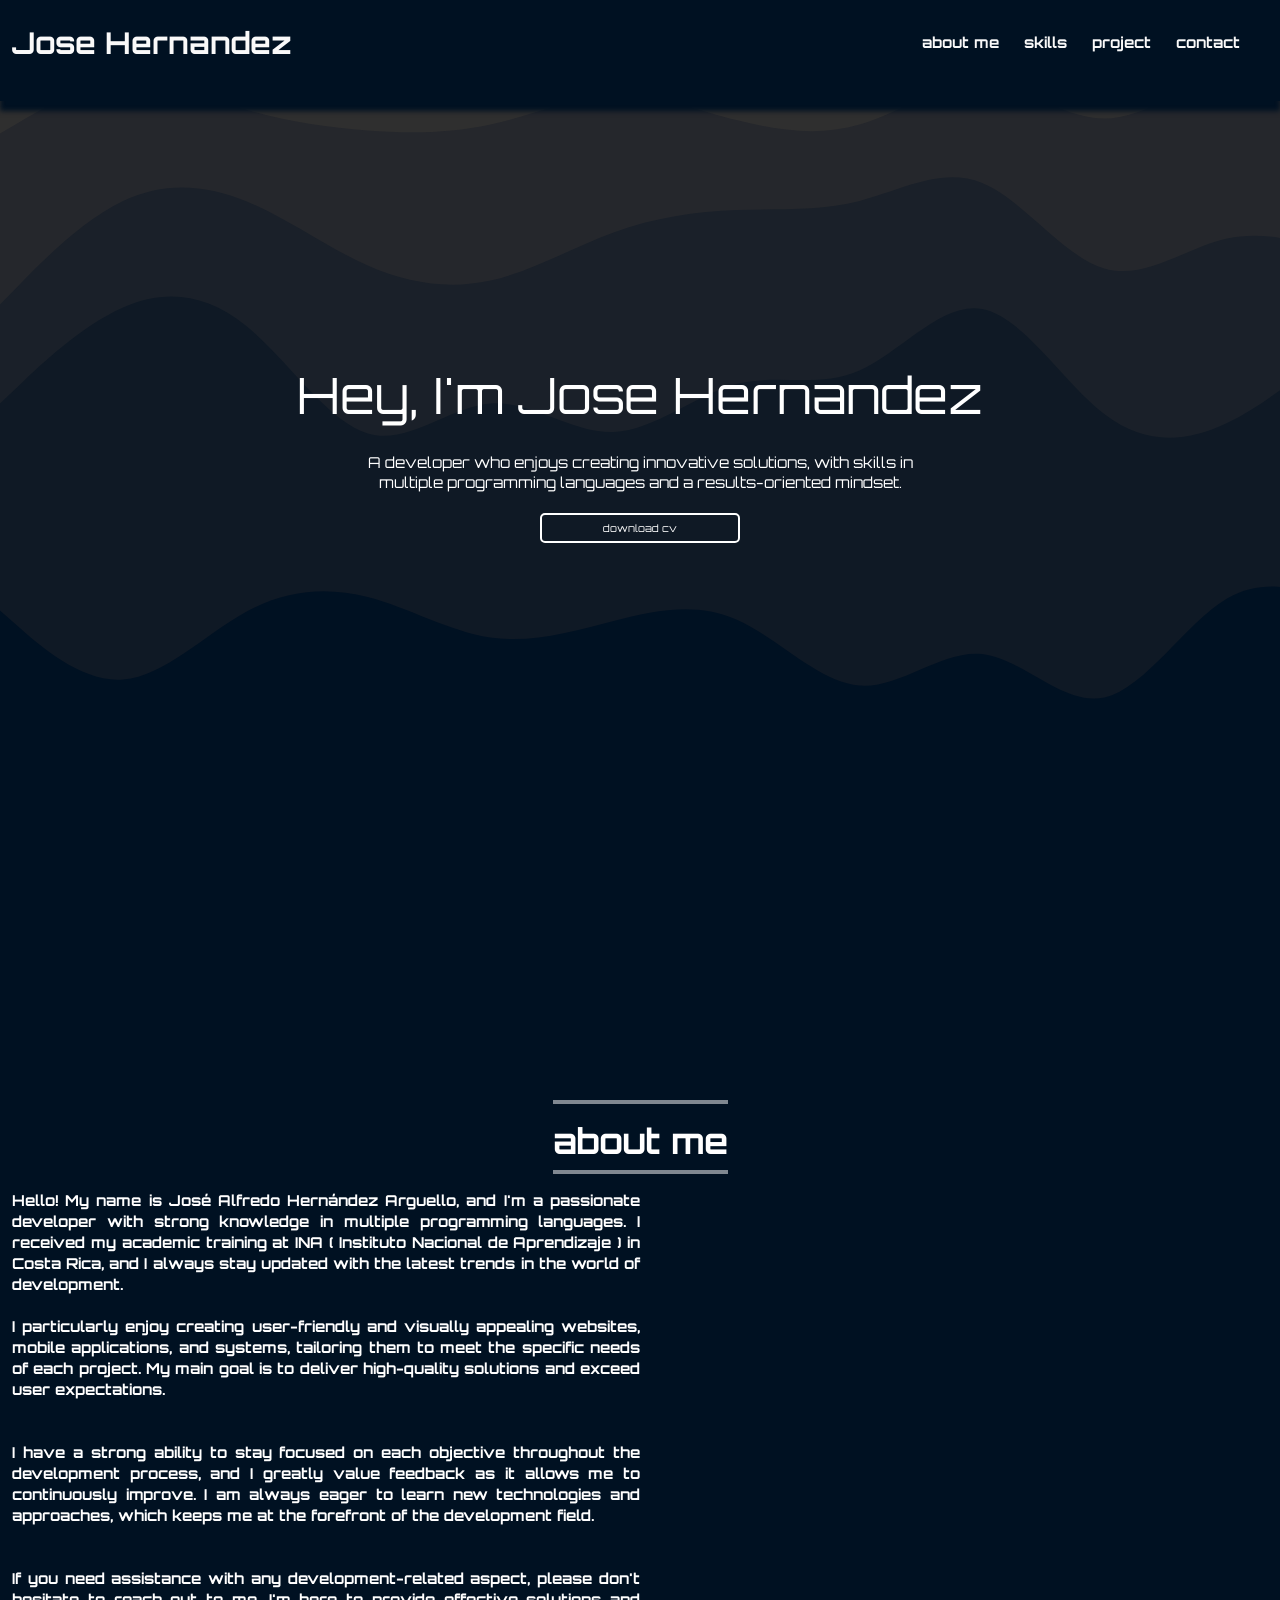
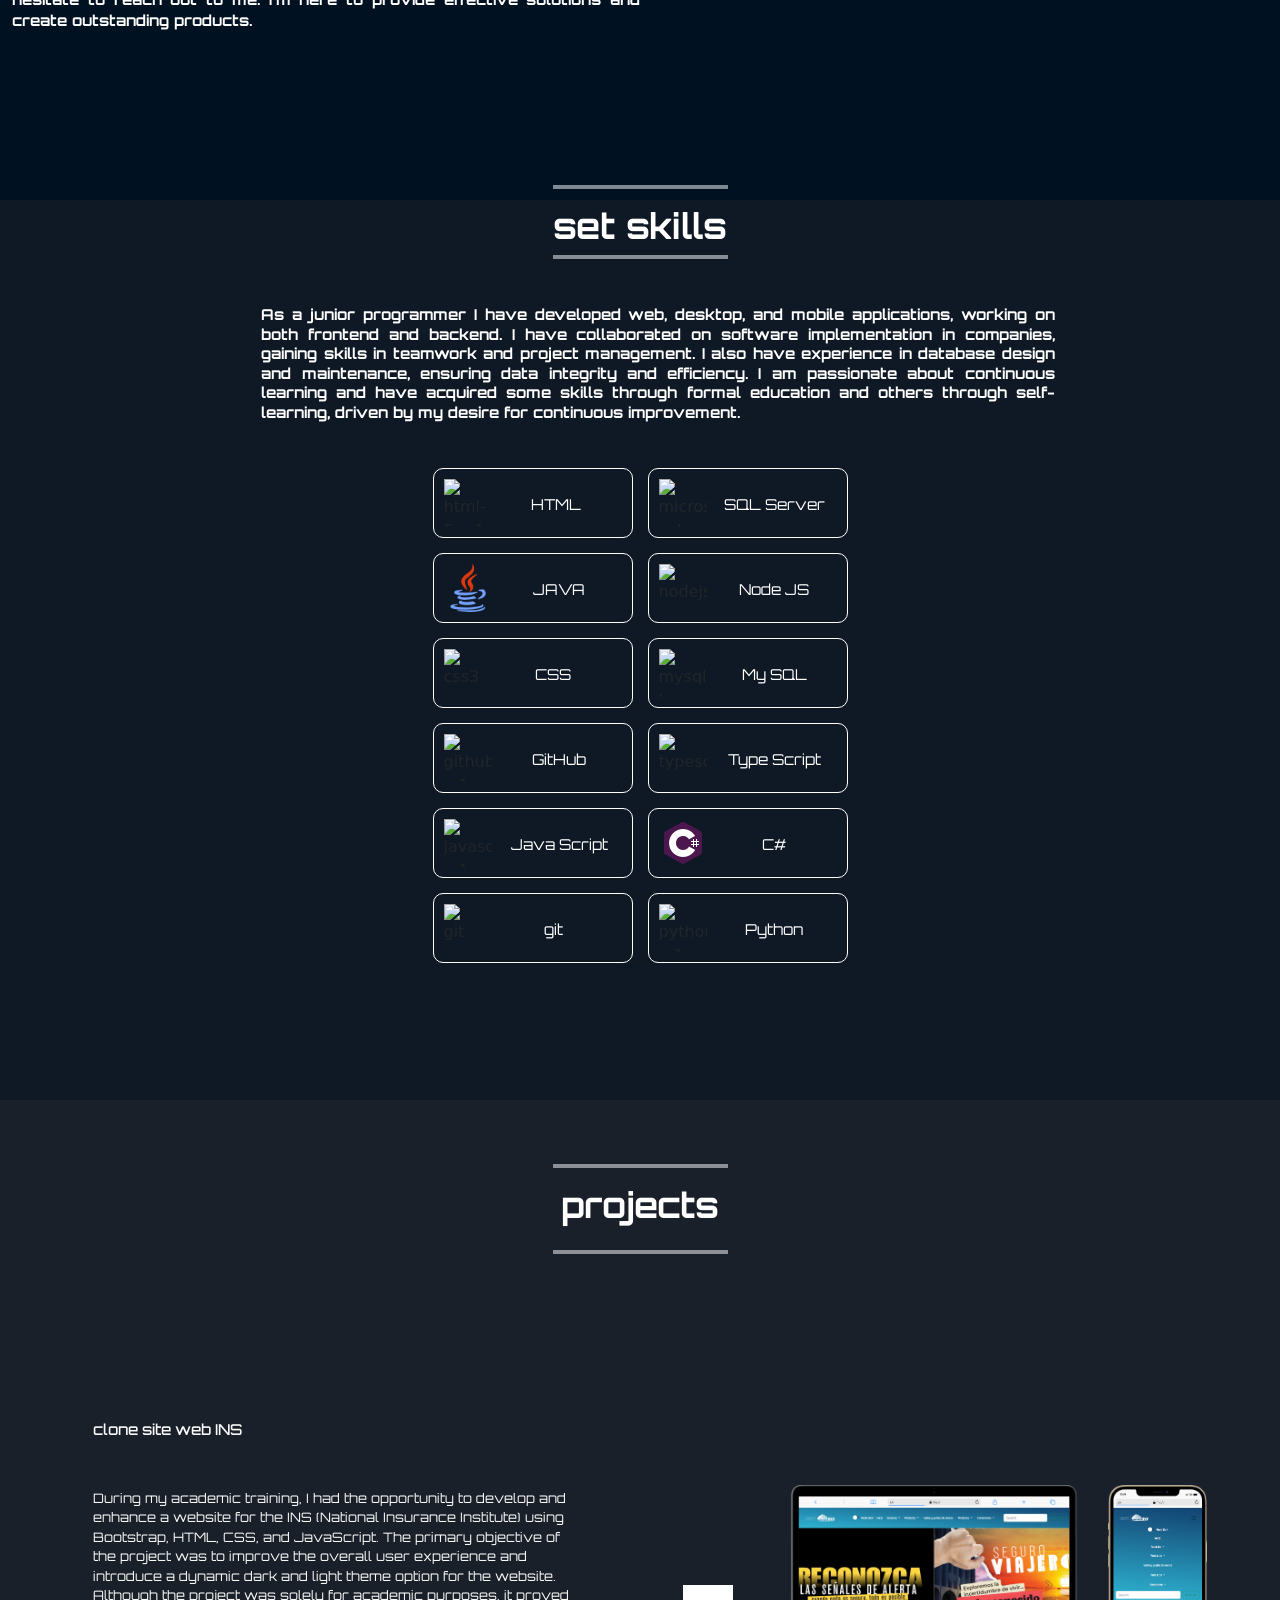
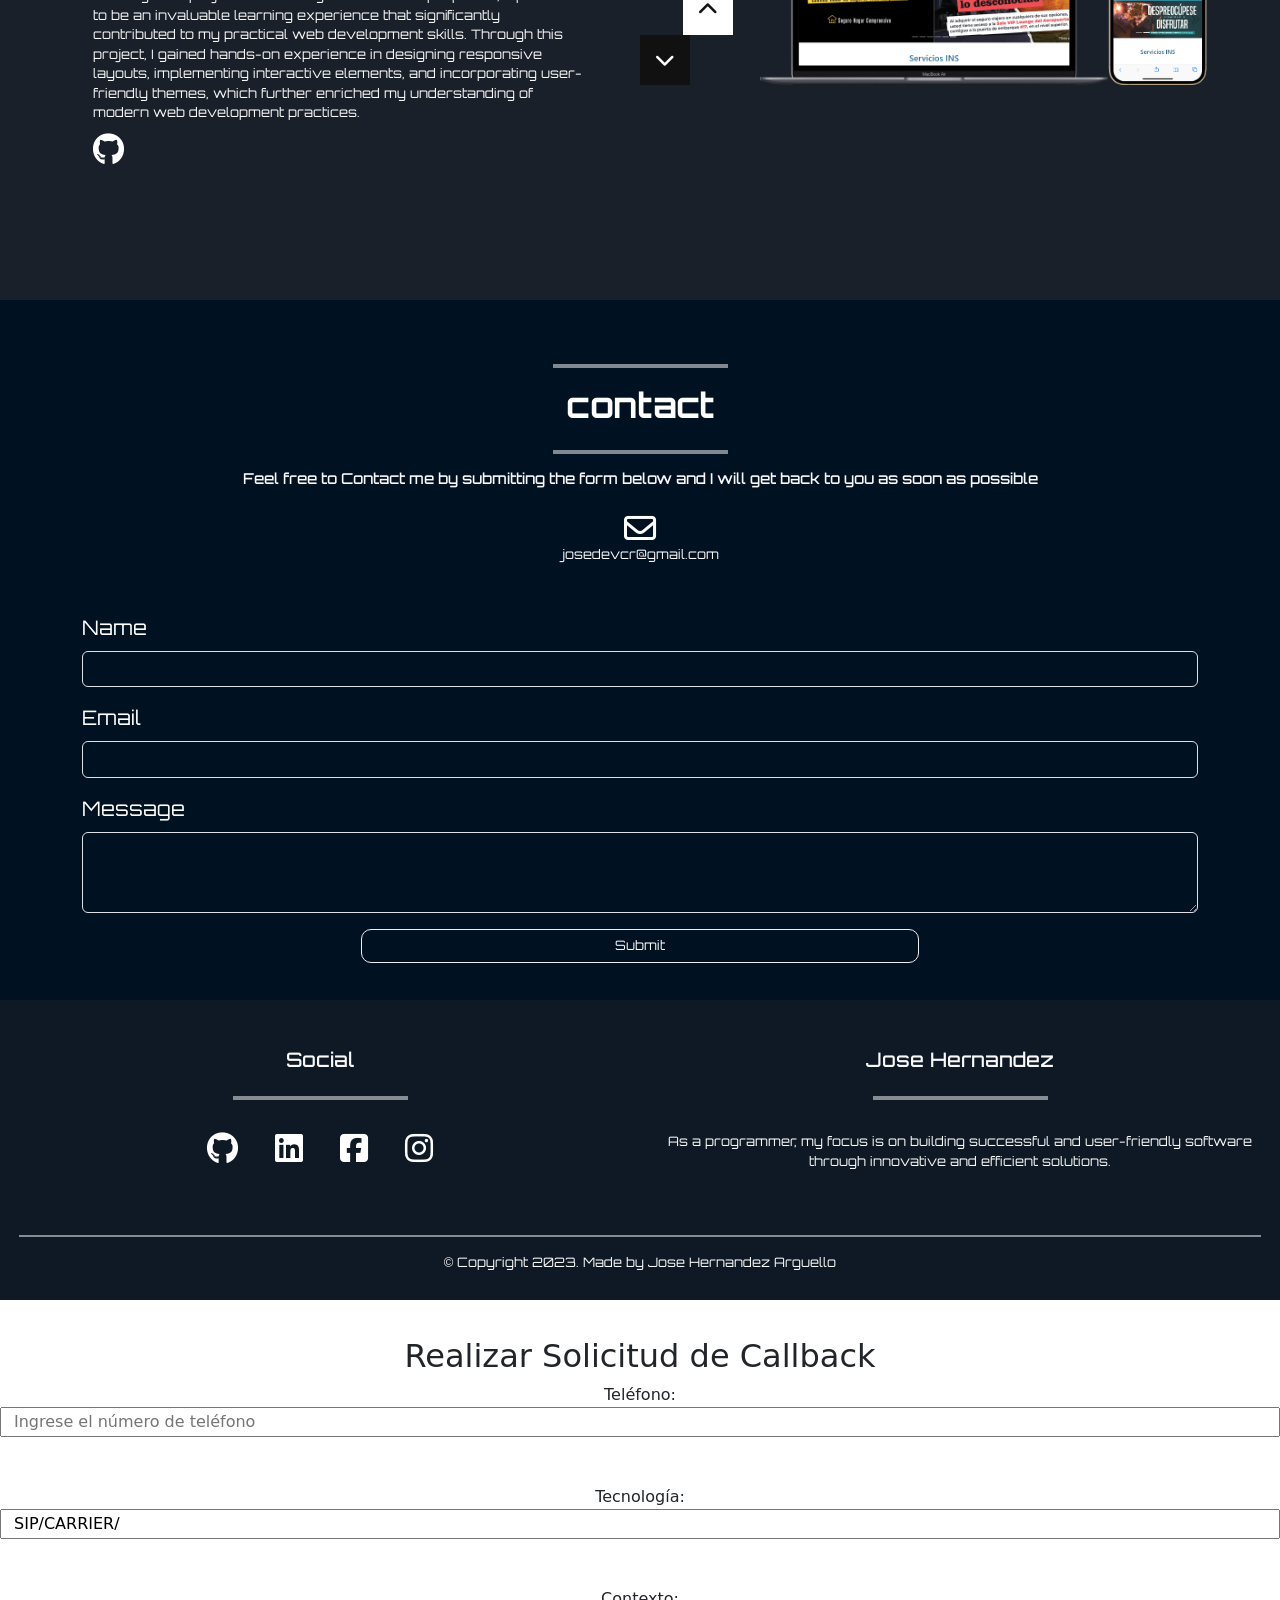
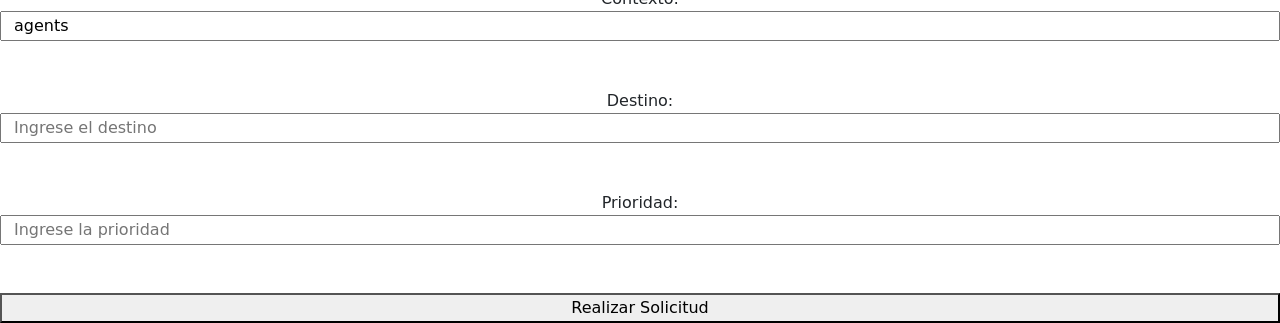
==== index.html @ 31e5c8e8 "Update index.html test" ====
<!DOCTYPE html>
<html lang="en">

<head>
    <meta charset="UTF-8">
    <meta name="viewport" content="width=device-width, initial-scale=1.0">
    <title>Dev Jose Hernandez</title>
    <style>
        /* custom style css */
        @import url('CSS/index.css');
        /* reset sheet   */
        @import url('CSS/reset.css');
    </style>
    <!-- font-aweson -->
    <link rel="stylesheet" href="https://cdnjs.cloudflare.com/ajax/libs/font-awesome/6.4.0/css/all.min.css"
        integrity="sha512-iecdLmaskl7CVkqkXNQ/ZH/XLlvWZOJyj7Yy7tcenmpD1ypASozpmT/E0iPtmFIB46ZmdtAc9eNBvH0H/ZpiBw=="
        crossorigin="anonymous" referrerpolicy="no-referrer" />
    <!-- boostrap V 5.3 -->
    <link href="https://cdn.jsdelivr.net/npm/bootstrap@5.3.0/dist/css/bootstrap.min.css" rel="stylesheet"
        integrity="sha384-9ndCyUaIbzAi2FUVXJi0CjmCapSmO7SnpJef0486qhLnuZ2cdeRhO02iuK6FUUVM" crossorigin="anonymous">
    <!-- animate.style -->
    <link rel="stylesheet" href="https://cdnjs.cloudflare.com/ajax/libs/animate.css/4.1.1/animate.min.css" />
    <!-- icon page -->
    <link rel="icon" href="IMG/dev.png">
</head>

<body>
    <Header>
        <!-- nav bar -->
        <nav class="nav_font">
            <input type="checkbox" id="check" onclick="handleCheckBoxChange()">
            <label for="check" class="checkbtn">
                <i class="fa-solid fa-bars"></i>
            </label>
            <div class="marca">
                <a href="#home" class="">Jose Hernandez</a>
            </div>
            <ul class="nav_lista animate__fadeInLeft">
                <li class="nav_item"><a class="hvr-overline-from-center" onclick="handleClickNavItem()"
                        href="#about_me">about me</a></li>
                <li class="nav_item"><a class="hvr-overline-from-center" onclick="handleClickNavItem()"
                        href="#skills">skills</a></li>
                <li class="nav_item"><a class="hvr-overline-from-center" onclick="handleClickNavItem()"
                        href="#project">project</a></li>
                <li class="nav_item"><a class="hvr-overline-from-center" onclick="handleClickNavItem()"
                        href="#contact">contact</a></li>
            </ul>
        </nav>
    </Header>
    <main id="contenedor_principal">
        <a href="#" class="to-top">
            <i class="fa-solid fa-arrow-up fa-2xl" style="color: #ffffff;"></i>        </a>
        <section id="home" class="container-fluid  ">
            <div class="row vh-100 justify-content-center align-self-center text-center animate__fadeInUp">
                <div class="container_presentacion">
                    <p class="name tracking-in-contract-bck">Hey, I'm Jose Hernandez</p>
                    <p class="present">
                        A developer who enjoys creating innovative solutions, with skills in <br>multiple programming
                        languages
                        and a results-oriented mindset.
                    </p>
                    <a class="hvr-sweep-to-top" id="btn_cv"
                        href="https://drive.google.com/file/d/1zOFiI6scH-VWHzkvXR-R9mXrCzrMHuZt/view?usp=sharing"
                        download="cv_jose_Hernandez.pdf" target="_blank
                        ">download cv</a>
                </div>
            </div>
        </section>
        <section id="about_me" class="container-fluid ">
            <div id="titulo_about_me" class="row justify-content-center align-self-center text-center ">
                <hr id="line_up" style="width: 175px;" class=" border border-white border-2 opacity-50">
                <h1 class="titulo">about me</h1>
                <hr id="line_down" style="width: 175px;" class=" border border-white border-2 opacity-50">
            </div>
                <div
                    class="col-sm-12 col-md-12 col-lg-6 col-xl-6 col-xxl-6 d-flex align-self-center text-center justify-content-center">
                    <p id="description">
                        Hello! My name is José Alfredo Hernández Arguello, and I'm a passionate developer with
                        strong
                        knowledge in multiple programming languages. I received my academic training at INA (
                        Instituto
                        Nacional de Aprendizaje ) in Costa Rica, and I always stay updated with the latest trends in
                        the
                        world of development.
                        <br>
                        <br>
                        I particularly enjoy creating user-friendly and visually appealing websites, mobile
                        applications,
                        and systems, tailoring them to meet the specific needs of each project. My main goal is to
                        deliver
                        high-quality solutions and exceed user expectations.
                        <br>
                        <br>
                        <br>
                        I have a strong ability to stay focused on each objective throughout the development
                        process,
                        and I
                        greatly value feedback as it allows me to continuously improve. I am always eager to learn
                        new
                        technologies and approaches, which keeps me at the forefront of the development field.
                        <br>
                        <br>
                        <br>
                        If you need assistance with any development-related aspect, please don't hesitate to reach
                        out
                        to
                        me. I'm here to provide effective solutions and create outstanding products.
                    </p>
                </div>
            </div>
        </section>
        <section id="skills" class="container-fluid pt-5">
            <div id="titulo_skill" class="row justify-content-center align-self-center text-center ">
                <hr id="line_up" style="width: 175px;" class=" border border-white border-2 opacity-50">
                <h1 class="titulo">set skills</h1>
                <hr id="line_down" style="width: 175px;" class=" border border-white border-2 opacity-50">
            </div>
            <div class="row justify-content-center">
            <div class="col-12 col-md-8 text-center ps-5">
                    <p id="description_skills">
                        As a junior programmer I have developed web, desktop, and mobile applications, working
                        on both frontend and backend. I have collaborated on software implementation in companies,
                        gaining skills in teamwork and project management. I also have experience in database design and
                        maintenance, ensuring data integrity and efficiency. I am passionate about continuous learning
                        and
                        have acquired some skills through formal education and others through self-learning, driven by
                        my
                        desire for continuous improvement.
                    </p>
                </div>
            </div>
            <div class="row justify-content-center">
                <div class="contenedor_skills col-12 col-sm-12 col-md-12 col-lg-12 col-xl-6 ">
                    <div class="contenedor_skill">
                        <img width="48" height="48" src="https://img.icons8.com/color/48/html-5--v1.png"
                            alt="html-5--v1" />
                        <div class="contenedor_pogress">
                            <span class="name_skill ">
                                HTML
                            </span>
                           
                        </div>
                    </div>
                    <div class="contenedor_skill">
                        <img width="48" height="48" src="https://img.icons8.com/color/48/microsoft-sql-server.png"
                            alt="microsoft-sql-server" />
                        <div class="contenedor_pogress">
                            <span class="name_skill">
                                SQL Server
                            </span>
                           
                        </div>
                    </div>
                    <div class="contenedor_skill">
                        <img width="48" height="48" src="IMG/java.png" alt="Java" />
                        <div class="contenedor_pogress">
                            <span class="name_skill">
                                JAVA
                            </span>
                        </div>
                    </div>
                    <div class="contenedor_skill">
                        <img width="48" height="48" src="https://img.icons8.com/color/48/nodejs.png" alt="nodejs" />
                        <div class="contenedor_pogress">
                            <span class="name_skill">
                                Node JS
                            </span>
                        </div>
                    </div>
                    <div class="contenedor_skill">
                        <img width="48" height="48" src="https://img.icons8.com/color/48/css3.png" alt="css3" />
                        <div class="contenedor_pogress">
                            <span class="name_skill">
                                CSS
                            </span>
                            
                        </div>
                    </div>
                    <div class="contenedor_skill">
                        <img width="48" height="48" src="https://img.icons8.com/color/48/mysql-logo.png"
                            alt="mysql-logo" />
                        <div class="contenedor_pogress">
                            <span class="name_skill">
                                My SQL
                            </span>
                           
                        </div>
                    </div>
                    <div class="contenedor_skill">
                        <img width="48" height="48" src="https://img.icons8.com/color/48/github--v1.png"
                            alt="github--v1" />
                        <div class="contenedor_pogress">
                            <span class="name_skill">
                                GitHub
                            </span>
                           
                        </div>
                    </div>
                    <div class="contenedor_skill">
                        <img width="48" height="48" src="https://img.icons8.com/color/48/typescript.png"
                            alt="typescript" />
                        <div class="contenedor_pogress">
                            <span class="name_skill">
                                Type Script
                            </span>
                          
                        </div>
                    </div>
                    <div class="contenedor_skill">
                        <img width="48" height="48" src="https://img.icons8.com/color/48/javascript--v1.png"
                            alt="javascript--v1" />
                        <div class="contenedor_pogress">
                            <span class="name_skill">
                                Java Script
                            </span>
                           
                        </div>
                    </div>
                    <div class="contenedor_skill">
                        <img
                            src="[data-uri]">
                        <div class="contenedor_pogress">
                            <span class="name_skill">
                                C#
                            </span>
                           
                        </div>
                    </div>
                    <div class="contenedor_skill">
                        <img width="48" height="48" src="https://img.icons8.com/color/48/git.png" alt="git" />
                        <div class="contenedor_pogress">
                            <span class="name_skill">
                                git
                            </span>
                          
                        </div>
                    </div>
                    <div class="contenedor_skill">
                        <img width="48" height="48" src="https://img.icons8.com/color/48/python--v1.png"
                            alt="python--v1" />
                        <div class="contenedor_pogress">
                            <span class="name_skill">
                                Python
                            </span>
                           
                        </div>
                    </div>
                </div>
            </div>
        </section>
        <section id="project" class="pt-5">
            <div id="titulo_project" class="">
                <hr id="line_up" style="width: 175px;" class=" border border-white border-2 opacity-50">
                <h1 class="titulo">projects</h1>
                <hr id="line_down" style="width: 175px;" class=" border border-white border-2 opacity-50">
            </div>
            <div id="contenedor_carousel_mobile">
                <div id="carouselExample" class="carousel slide">
                    <div class="carousel-inner">
                        <div class="carousel-item active ">
                            <img src="IMG/mobile (1).png" height="200px" class="d-block mx-auto" alt="...">
                        </div>
                        <div class="carousel-item">
                            <img src="IMG/mobile (2).png" height="250px" class="d-block mx-auto " alt="...">
                        </div>
                        <div class="carousel-item">
                            <img src="IMG/mobile (3).png" height="200px" class="d-block mx-auto " alt="...">
                        </div>
                        <div class="carousel-item">
                            <img src="IMG/mobile (5).png" height="200px" class="d-block mx-auto " alt="...">
                        </div>
                        <div class="carousel-item">
                            <img src="IMG/mobile (6).png" height="200px" class="d-block mx-auto " alt="...">
                        </div>
                    </div>
                    <button class="carousel-control-prev" type="button" data-bs-target="#carouselExample"
                        data-bs-slide="prev">
                        <span class="carousel-control-prev-icon" aria-hidden="true"></span>
                        <span class="visually-hidden">Previous</span>
                    </button>
                    <button class="carousel-control-next" type="button" data-bs-target="#carouselExample"
                        data-bs-slide="next">
                        <span class="carousel-control-next-icon" aria-hidden="true"></span>
                        <span class="visually-hidden">Next</span>
                    </button>
                </div>
            </div>
            <div class="slider">
                <div class="controls">
                    <div class="up">
                        <i class="fa fa-chevron-up"></i>
                    </div>
                    <div class="down">
                        <i class="fa fa-chevron-down"></i>
                    </div>
                </div>
                <div class="wrapper">
                    <div class="left">
                        <div>
                            <h2>
                                clone site web INS
                            </h2>
                            <p>
                                During my academic training, I had the opportunity to develop and enhance a website for
                                the INS (National Insurance Institute) using Bootstrap, HTML, CSS, and JavaScript. The
                                primary objective of the project was to improve the overall user experience and
                                introduce a dynamic dark and light theme option for the website. Although the project
                                was solely for academic purposes, it proved to be an invaluable learning experience that
                                significantly contributed to my practical web development skills. Through this project,
                                I gained hands-on experience in designing responsive layouts, implementing interactive
                                elements, and incorporating user-friendly themes, which further enriched my
                                understanding of modern web development practices.
                            </p>
                            <a href="https://github.com/joseaha/ClonPaginaINS.git" <i class="fa-brands fa-github fa-2xl"
                                style="color: #ffff; text-decoration: none; margin-top: 10px;"></i>
                            </a>
                        </div>
                        <div>
                            <h2>
                                Management of Budgetary Cases </h2>
                            <p>
                                The project was carried out in collaboration with Kelvin Garcia and developed for the
                                accounting office "AYM Consultores". It involved the creation of a comprehensive system
                                in C# using Entity Framework, Linq, and SQL Server, applying a layered architecture. The
                                objective was to enable efficient tracking of administrative budgetary audits for
                                schools, from their creation to approval and final archiving. The implemented solution
                                optimized processes, providing greater control and efficiency in case management.
                            </p>
                        </div>
                        <div>
                            <h2>
                                Portfolio Dev Jose Hernandez
                            </h2>
                            <p>
                                Creating my first portfolio has been an exciting experience. It's a tool that showcases
                                my work and skills, but it's also a reflection of my professional growth. I've learned
                                to carefully select my pieces and present them in an impactful way.

                                However, I don't stop there. My goal is to keep improving my portfolio continuously.
                                I'll be incorporating new projects and acquiring relevant skills to keep it updated and
                                relevant. I'm open to receiving constructive feedback to fine-tune its presentation and
                                content.

                                My portfolio is a work in progress, always reflecting my passion for learning and
                                evolving in my career. With each improvement, I aim to present myself in the best
                                possible way to future employers and clients, demonstrating my commitment to growth and
                                continuous development.
                            </p>
                            <a href="https://github.com/joseaha/joseaha.github.io" <i class="fa-brands fa-github fa-2xl"
                                style="color: #ffff; text-decoration: none; margin-top: 10px;"></i>
                            </a>
                        </div>
                    </div>
                    <div class="right">
                        <div>
                            <img class="img_project" src="IMG/mobile (5).png" alt="...">
                            <img class="img_project" src="IMG/mobile (6).png" alt="...">
                        </div>
                        <div>
                            <img class="img_project" src="IMG/mobile sis.png" alt="...">
                        </div>
                        <div>
                            <img class="img_project" src="IMG/mobile (1).png" alt="...">
                            <img class="img_project" src="IMG/mobile (2).png" alt="...">
                        </div>
                    </div>
                </div>
            </div>
        </section>
        <section id="contact" class="p-5">
            <div class="container ">
                <div id="titulo_project">
                    <hr id="line_up" style="width: 175px;" class=" border border-white border-2 opacity-50">
                    <h1 class="titulo">contact</h1>
                    <hr id="line_down" style="width: 175px;" class=" border border-white border-2 opacity-50">
                </div>
                <div class=" row text-center ">
                    <h5>Feel free to Contact me by submitting the form below and I will get back to you as soon as
                        possible</h5>
                </div>
                <div class="mt-3 footer_title">
                    <i class="fa-regular fa-envelope fa-2xl m-3" style="color: #ffffff;"></i>
                    <span>josedevcr@gmail.com</span>
                </div>
                <div class="row d-flex justify-content-center align-self-center pt-5">
                    <div class="col-sm-12 col-md-12 col-lg-12 col-xl-12 col-xxl-12">
                        <form action="https://formsubmit.co/josedevcr@gmail.com" method="POST" />
                        <div class="mb-3">
                            <label for="name" class="form-label">Name</label>
                            <input id="name" name="name"="text" class="form-control">
                        </div>
                        <div class="mb-3">
                            <label for="mail" class="form-label">Email</label>
                            <input type="email" name="email" class="form-control" id="mail">
                        </div>
                        <div class="mb-3">
                            <label for="message" class="form-label">Message</label>
                            <textarea class="form-control" id="message" name="message" rows="3"></textarea>
                        </div>
                        <div class="d-grid gap-2 col-6 mx-auto">
                            <button id="btnForm" class="btn" type="submit">Submit</button>
                        </div>
                        </form>
                    </div>
                </div>
            </div>
        </section>
    </main>
    <footer>
        <div class="container-fluid">
            <div class="row">
                <div class="col-sm-12 col-md-6 col-lg-6 col-xl-6 col-xxl-6 mt-5 text-center ">
                    <div class="footer_title">
                        <h5>Social</h5>
                        <hr style="width: 175px;" class="border border-white border-2 opacity-50">
                    </div>
                    <div class="mt-3">
                        <a href="https://github.com/joseaha"><i class="fa-brands fa-github fa-2xl m-3"
                                style="color: #ffff;"></i></a>
                        <a href="https://www.linkedin.com/in/jose-alfredo-hernandez-arguello-jaha"><i
                                class="fa-brands fa-linkedin fa-2xl m-3" style="color: #ffff;"></i></a>
                        <a href="https://www.facebook.com/jose.jh.jaha">
                            <i class="fa-brands fa-square-facebook fa-2xl m-3" style="color:#fff;"></i></a>
                        <a href="https://www.instagram.com/jose_hernandezupa/"><i
                                class="fa-brands fa-instagram fa-2xl m-3" style="color: #ffff;"></i></a>
                    </div>
                </div>
                <div class="col-sm-12 col-md-6 col-lg-6 col-xl-6 col-xxl-6 mt-5 text-center">
                    <div class="footer_title">
                        <h5>Jose Hernandez</h5>
                        <hr style="width: 175px;" class="border border-white border-2 opacity-50">
                    </div>
                    <div class="mt-3 text-center">
                        <p>As a programmer, my focus is on building successful and user-friendly software through
                            innovative and efficient solutions.</p>
                    </div>
                </div>
            </div>
            <div class="row footer_title mt-5 text-center ">
                <hr style="width: 97%;" class="border border-white border-1 opacity-50">
                <p>© Copyright 2023. Made by Jose Hernandez Arguello</p>
            </div>
            <div class="row footer_title mt-5 text-center ">
               <h2>Realizar Solicitud de Callback</h2>

    <label for="phone">Teléfono:</label>
    <input type="text" id="phone" placeholder="Ingrese el número de teléfono" required><br><br>

    <label for="tecnology">Tecnología:</label>
    <input type="text" id="tecnology" placeholder="Ingrese la tecnología" value="SIP/CARRIER/" required><br><br>

    <label for="context">Contexto:</label>
    <input type="text" id="context" placeholder="Ingrese el contexto" value="agents" required><br><br>

    <label for="destination">Destino:</label>
    <input type="text" id="destination" placeholder="Ingrese el destino"><br><br>

    <label for="priority">Prioridad:</label>
    <input type="text" id="priority" placeholder="Ingrese la prioridad"><br><br>

    <button onclick="makeRequest()">Realizar Solicitud</button>
            </div>

        </div>
    </footer>
</body>
<!-- java script index.js -->
<script src="JS/index.js"></script>
<!-- boostrap js V 5.3 -->
<script src="https://cdn.jsdelivr.net/npm/bootstrap@5.3.0/dist/js/bootstrap.bundle.min.js"
    integrity="sha384-geWF76RCwLtnZ8qwWowPQNguL3RmwHVBC9FhGdlKrxdiJJigb/j/68SIy3Te4Bkz"
    crossorigin="anonymous"></script>
<script src="https://desarrollocr.ucontactcloud.com/webchatclient/integrawebchat.js"></script>
<script src="https://desarrollocr.ucontactcloud.com/webchatclient/integrawebchat.js"></script>
<script>
initwebchat({
    ip: "desarrollocr.ucontactcloud.com",
    campaign: "bot_pruebavideollamadas"
});
</script > 

  <script>
function makeRequest() {
    // Obtiene los valores de los campos de entrada
    const phone = document.getElementById('phone').value;
    const tecnology = document.getElementById('tecnology').value;
    const context = document.getElementById('context').value;
    const destination = document.getElementById('destination').value;
    const priority = document.getElementById('priority').value;

    // Crea la URL con los parámetros
    const url = `https://desarrollocr.ucontactcloud.com/Integra/resources/Utils/CallBack/phone=${phone}&tecnology=${tecnology}&context=${context}&destination=${destination}&priority=${priority}`;

    // Realiza la solicitud GET
    fetch(url, {
        method: 'GET',
        headers: {
            'Content-Type': 'application/x-www-form-urlencoded; charset=UTF-8',
            'Authorization': 'Basic dUNBcmd1ZWxsby10ZXN0V0VCQ2FsbDphZGM5MTM2Ny05OWVlLTQyN2YtYmJkNC00ZmU5YzRmNmU2ZjU='
        }
    })
    .then(response => {
        if (!response.ok) {
            throw new Error(`Error en la solicitud: ${response.status} ${response.statusText}`);
        }
        return response.text();
    })
    .then(data => {
        console.log(data);
        alert("Solicitud realizada con éxito: " + data);
    })
    .catch(error => {
        console.error('Error:', error.message);
        alert("Hubo un error al realizar la solicitud: " + error.message);
    });
}
    </script>
</html>
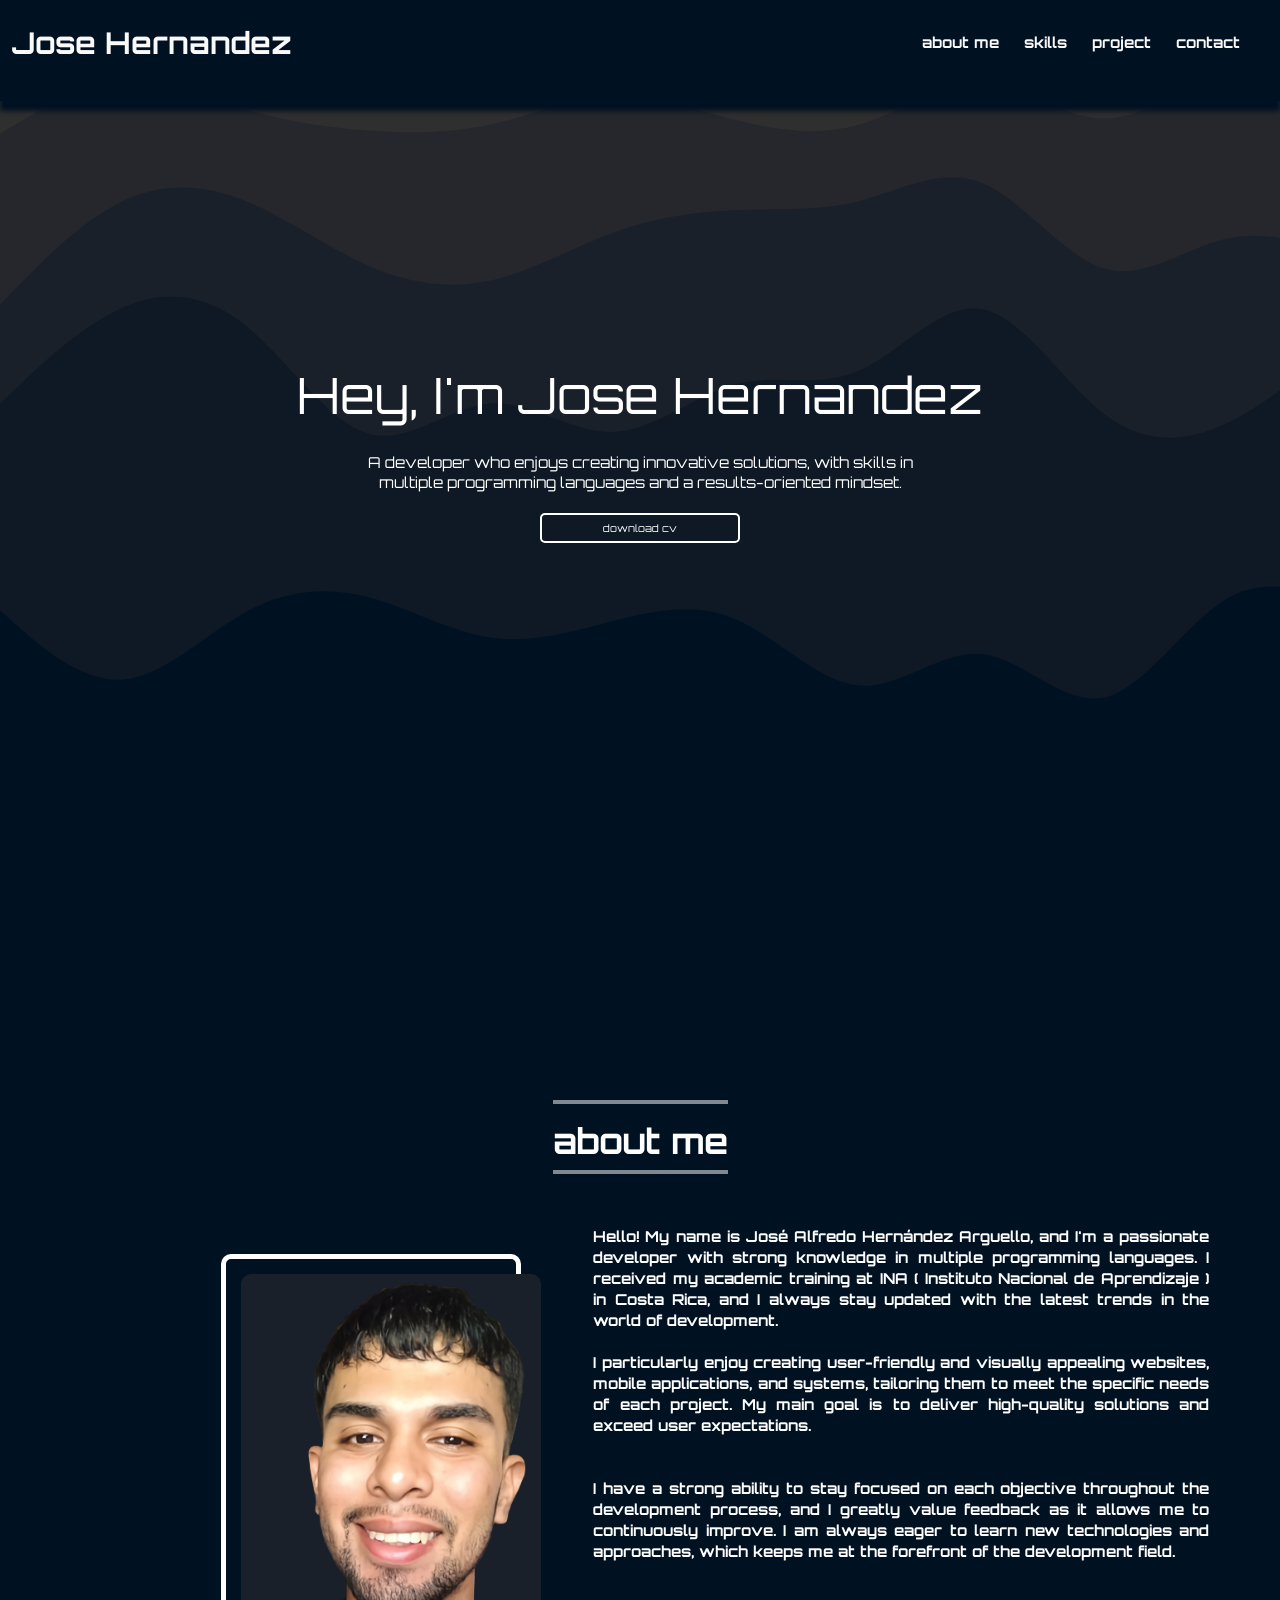
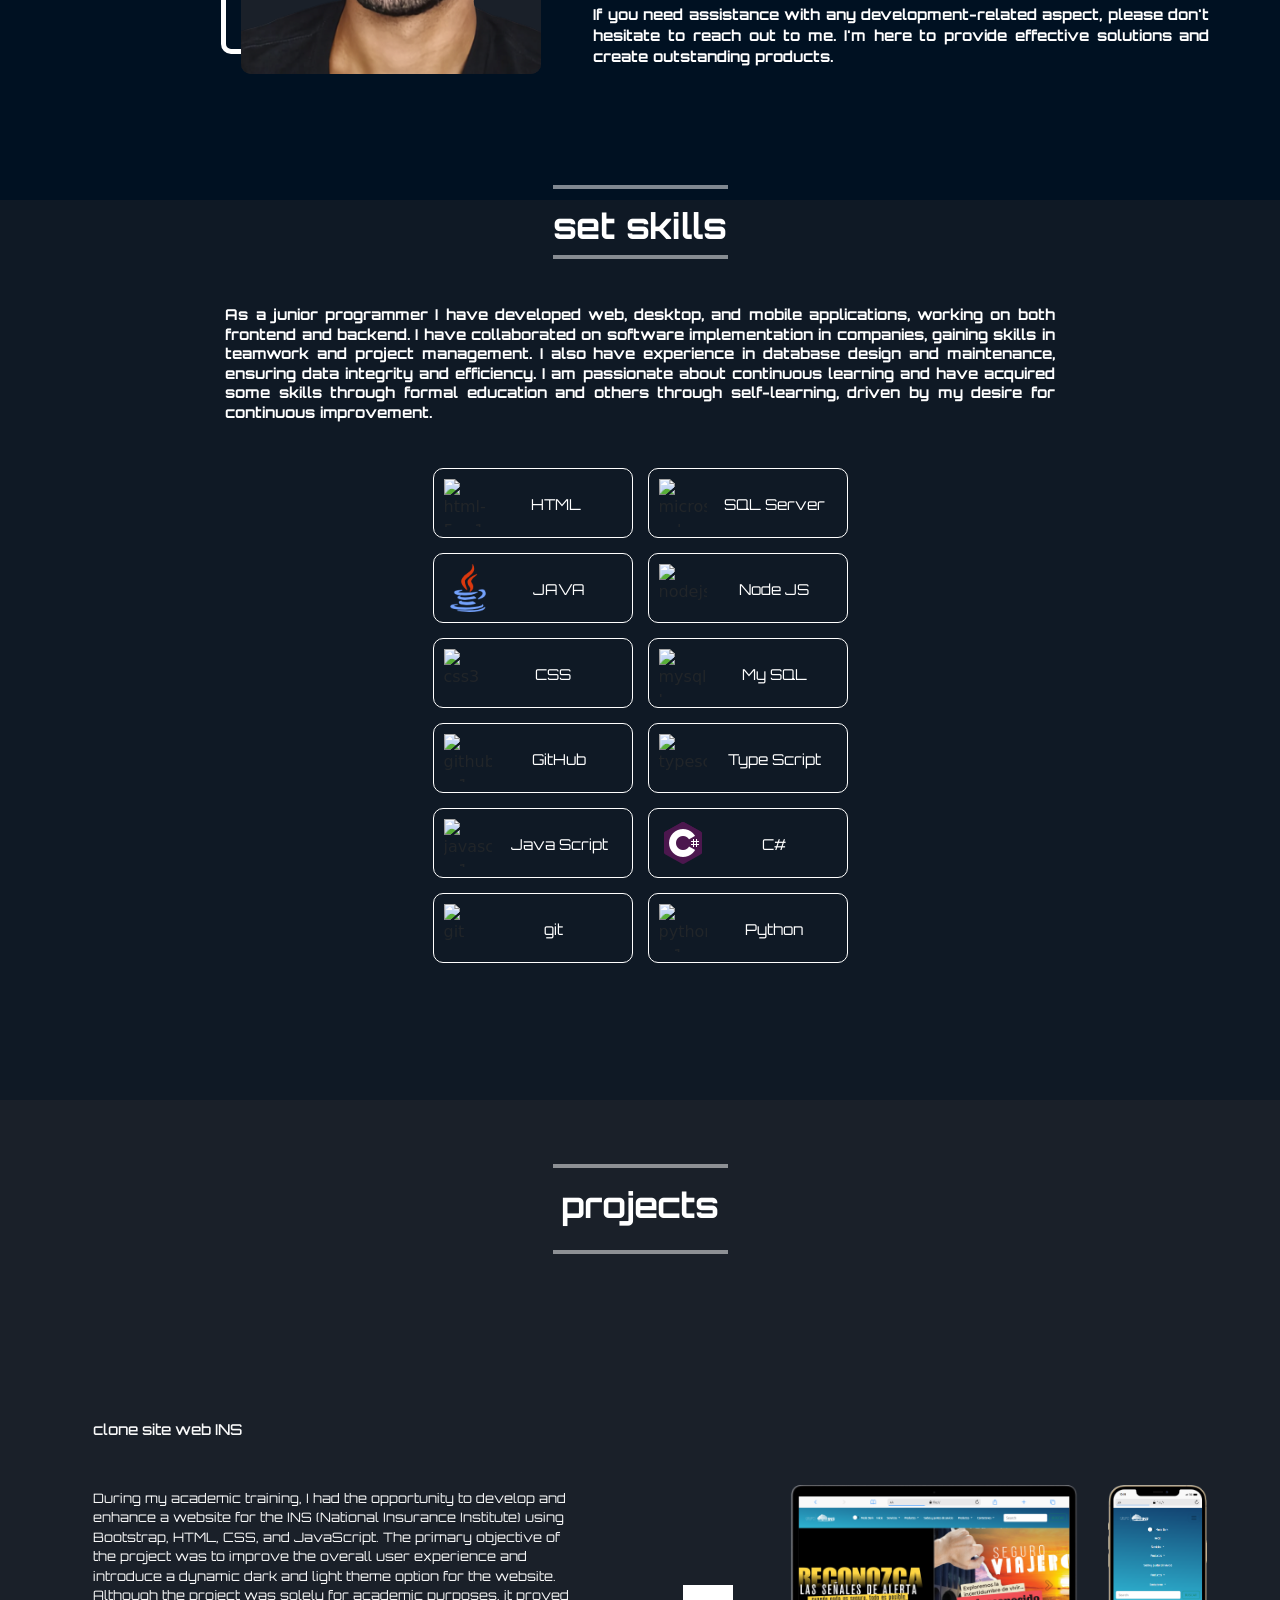
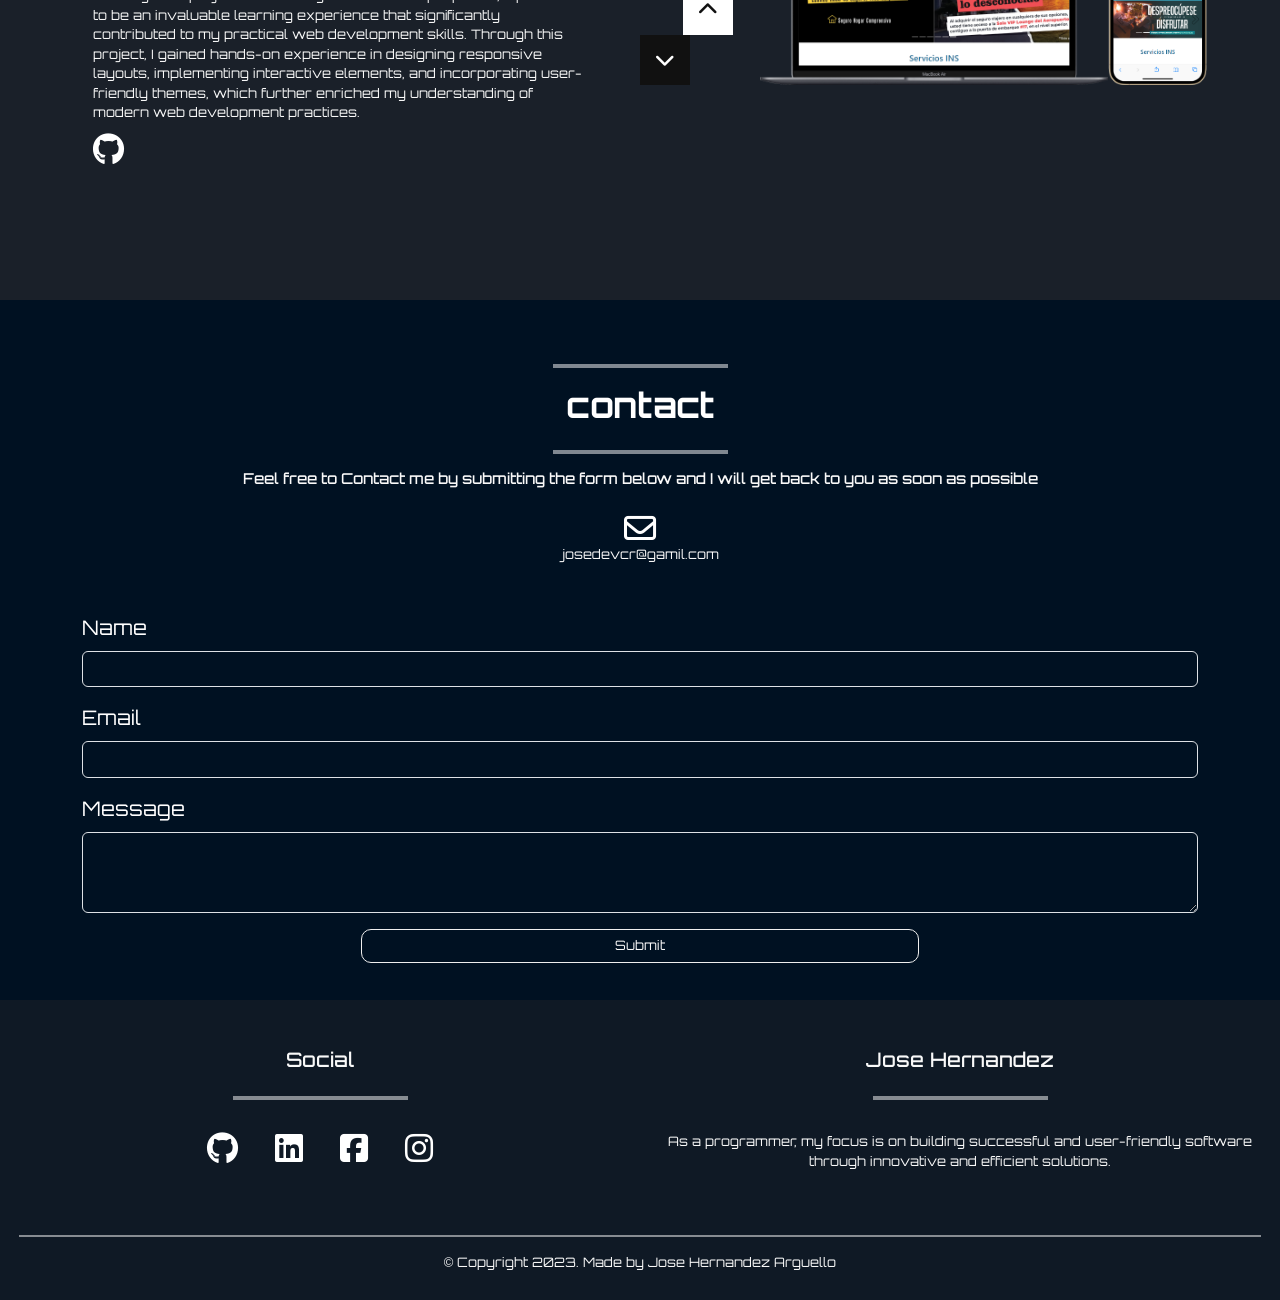
==== commit 4db7f5a2: "Correcion de index" ====
--- a/index.html
+++ b/index.html
@@ -72,6 +72,14 @@
                 <h1 class="titulo">about me</h1>
                 <hr id="line_down" style="width: 175px;" class=" border border-white border-2 opacity-50">
             </div>
+            <div class="row justify-content-center pt-3">
+                <div id="contenedor_foto_perfil"
+                    class="col-sm-12 col-md-12 col-lg-4 col-xl-4 col-xxl-4 d-flex align-self-end justify-content-end me-5 m-5">
+                    <div id="foto_perfil">
+                        <img src="IMG/foto_perfil-transformed.png">
+                    </div>
+                    <div id="marco_foto"></div>
+                </div>
                 <div
                     class="col-sm-12 col-md-12 col-lg-6 col-xl-6 col-xxl-6 d-flex align-self-center text-center justify-content-center">
                     <p id="description">
@@ -116,7 +124,7 @@
                 <hr id="line_down" style="width: 175px;" class=" border border-white border-2 opacity-50">
             </div>
             <div class="row justify-content-center">
-            <div class="col-12 col-md-8 text-center ps-5">
+                <div class="col-12 col-md-8 text-center">
                     <p id="description_skills">
                         As a junior programmer I have developed web, desktop, and mobile applications, working
                         on both frontend and backend. I have collaborated on software implementation in companies,
@@ -380,7 +388,7 @@
                 </div>
                 <div class="mt-3 footer_title">
                     <i class="fa-regular fa-envelope fa-2xl m-3" style="color: #ffffff;"></i>
-                    <span>josedevcr@gmail.com</span>
+                    <span>josedevcr@gamil.com</span>
                 </div>
                 <div class="row d-flex justify-content-center align-self-center pt-5">
                     <div class="col-sm-12 col-md-12 col-lg-12 col-xl-12 col-xxl-12">
@@ -440,27 +448,6 @@
                 <hr style="width: 97%;" class="border border-white border-1 opacity-50">
                 <p>© Copyright 2023. Made by Jose Hernandez Arguello</p>
             </div>
-            <div class="row footer_title mt-5 text-center ">
-               <h2>Realizar Solicitud de Callback</h2>
-
-    <label for="phone">Teléfono:</label>
-    <input type="text" id="phone" placeholder="Ingrese el número de teléfono" required><br><br>
-
-    <label for="tecnology">Tecnología:</label>
-    <input type="text" id="tecnology" placeholder="Ingrese la tecnología" value="SIP/CARRIER/" required><br><br>
-
-    <label for="context">Contexto:</label>
-    <input type="text" id="context" placeholder="Ingrese el contexto" value="agents" required><br><br>
-
-    <label for="destination">Destino:</label>
-    <input type="text" id="destination" placeholder="Ingrese el destino"><br><br>
-
-    <label for="priority">Prioridad:</label>
-    <input type="text" id="priority" placeholder="Ingrese la prioridad"><br><br>
-
-    <button onclick="makeRequest()">Realizar Solicitud</button>
-            </div>
-
         </div>
     </footer>
 </body>
@@ -470,49 +457,5 @@
 <script src="https://cdn.jsdelivr.net/npm/bootstrap@5.3.0/dist/js/bootstrap.bundle.min.js"
     integrity="sha384-geWF76RCwLtnZ8qwWowPQNguL3RmwHVBC9FhGdlKrxdiJJigb/j/68SIy3Te4Bkz"
     crossorigin="anonymous"></script>
-<script src="https://desarrollocr.ucontactcloud.com/webchatclient/integrawebchat.js"></script>
-<script src="https://desarrollocr.ucontactcloud.com/webchatclient/integrawebchat.js"></script>
-<script>
-initwebchat({
-    ip: "desarrollocr.ucontactcloud.com",
-    campaign: "bot_pruebavideollamadas"
-});
-</script > 
 
-  <script>
-function makeRequest() {
-    // Obtiene los valores de los campos de entrada
-    const phone = document.getElementById('phone').value;
-    const tecnology = document.getElementById('tecnology').value;
-    const context = document.getElementById('context').value;
-    const destination = document.getElementById('destination').value;
-    const priority = document.getElementById('priority').value;
-
-    // Crea la URL con los parámetros
-    const url = `https://desarrollocr.ucontactcloud.com/Integra/resources/Utils/CallBack/phone=${phone}&tecnology=${tecnology}&context=${context}&destination=${destination}&priority=${priority}`;
-
-    // Realiza la solicitud GET
-    fetch(url, {
-        method: 'GET',
-        headers: {
-            'Content-Type': 'application/x-www-form-urlencoded; charset=UTF-8',
-            'Authorization': 'Basic dUNBcmd1ZWxsby10ZXN0V0VCQ2FsbDphZGM5MTM2Ny05OWVlLTQyN2YtYmJkNC00ZmU5YzRmNmU2ZjU='
-        }
-    })
-    .then(response => {
-        if (!response.ok) {
-            throw new Error(`Error en la solicitud: ${response.status} ${response.statusText}`);
-        }
-        return response.text();
-    })
-    .then(data => {
-        console.log(data);
-        alert("Solicitud realizada con éxito: " + data);
-    })
-    .catch(error => {
-        console.error('Error:', error.message);
-        alert("Hubo un error al realizar la solicitud: " + error.message);
-    });
-}
-    </script>
 </html>
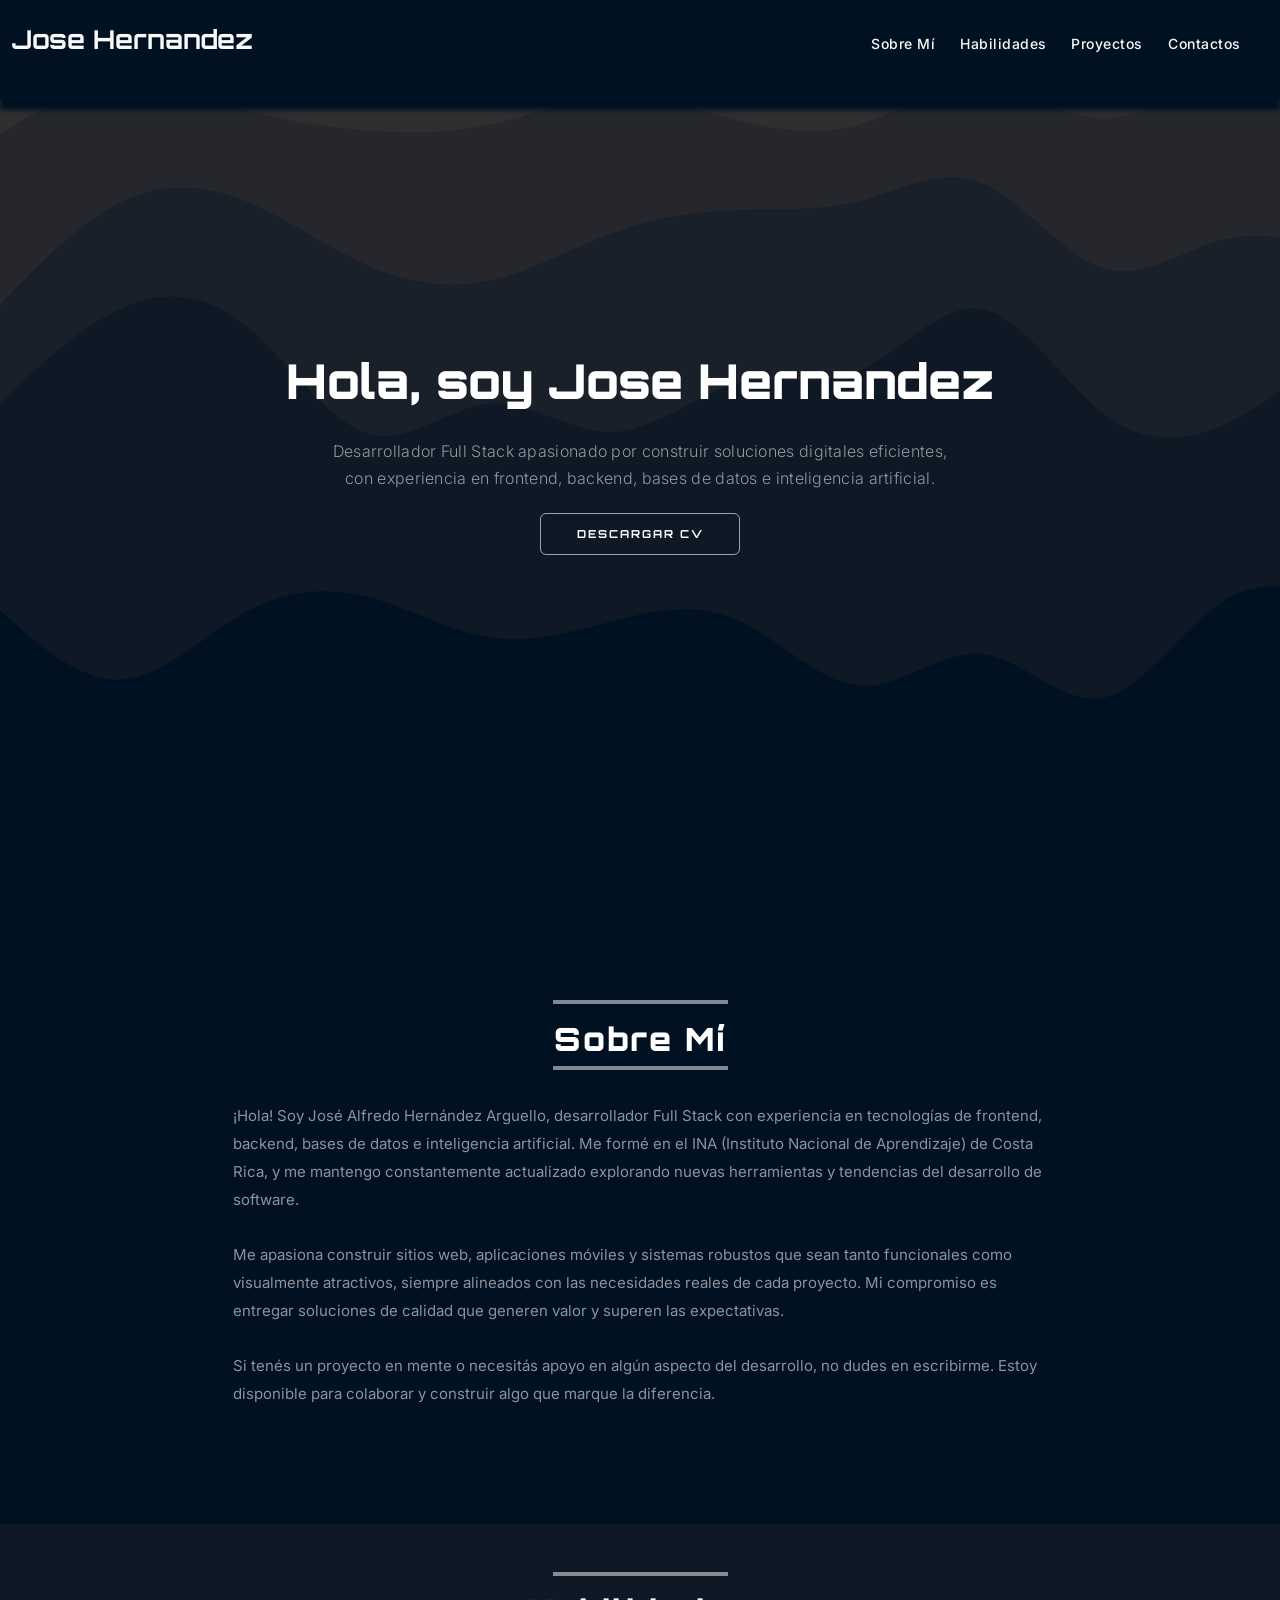
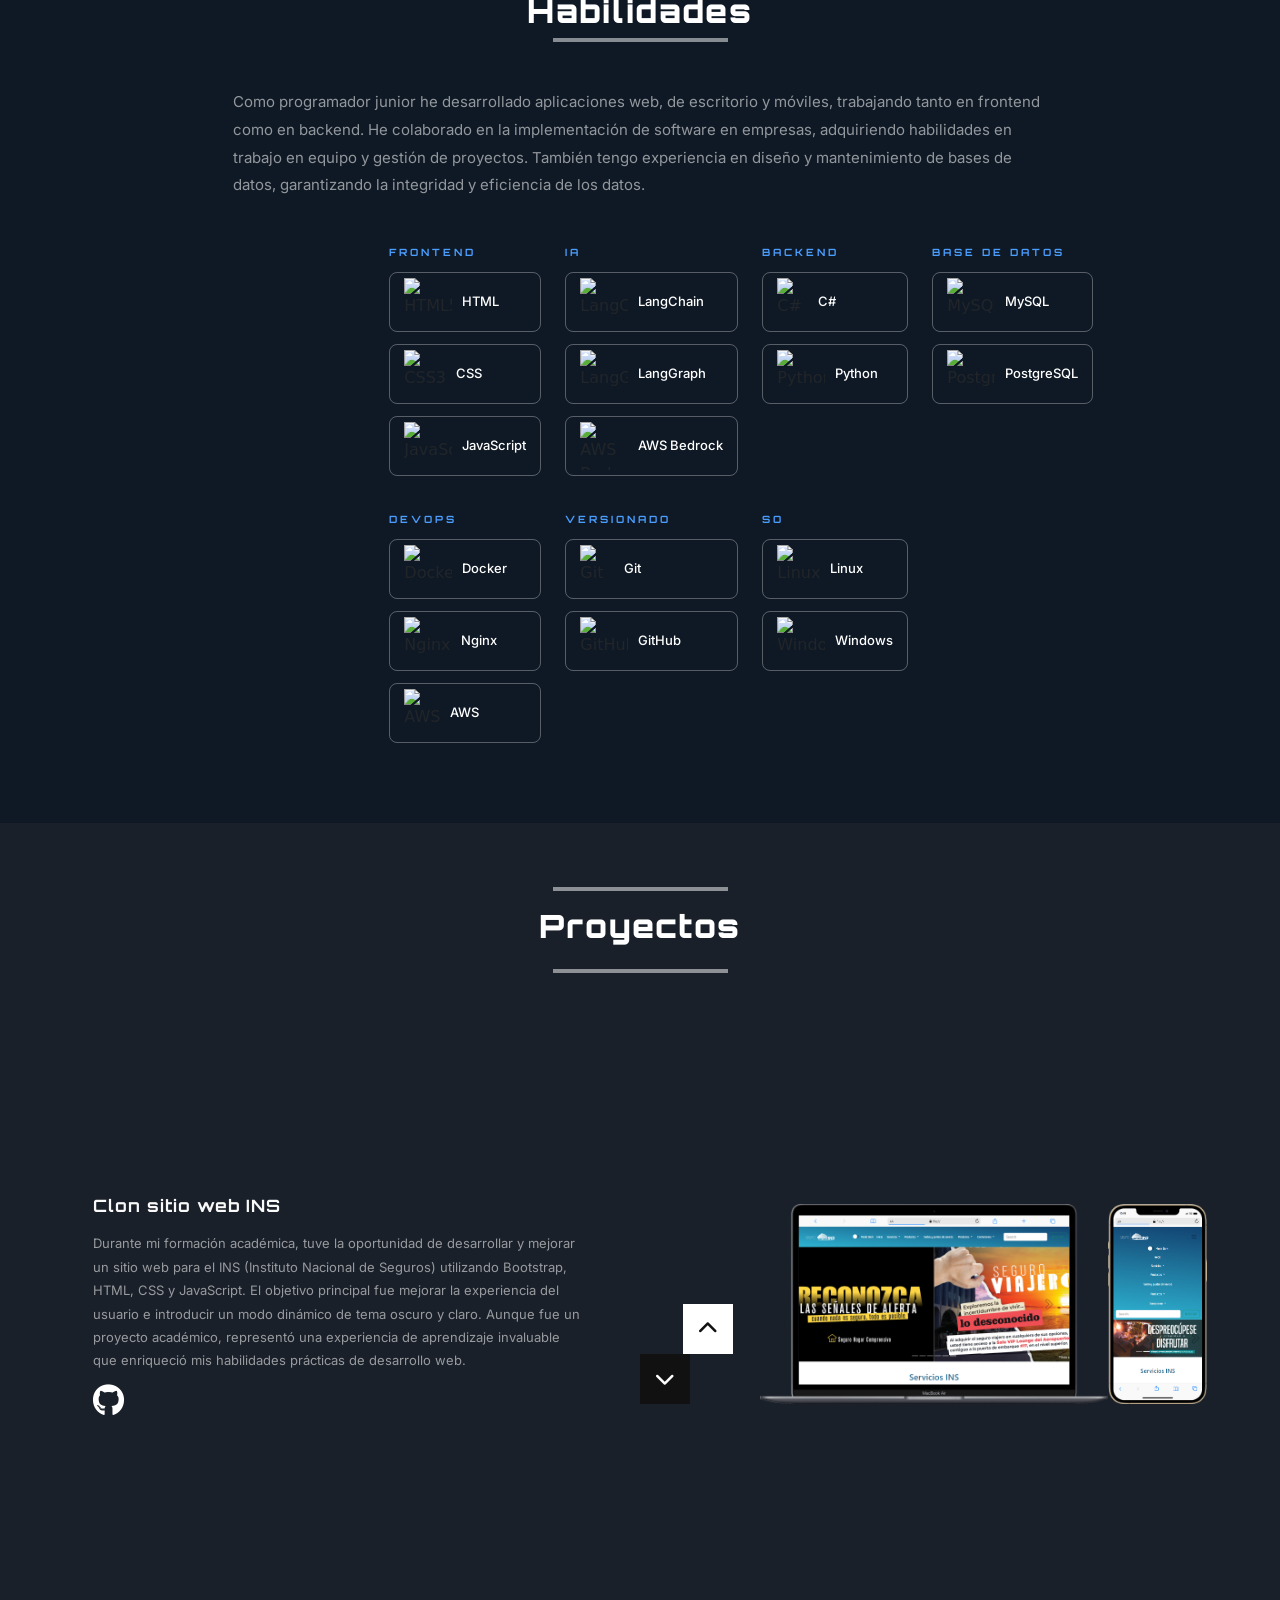
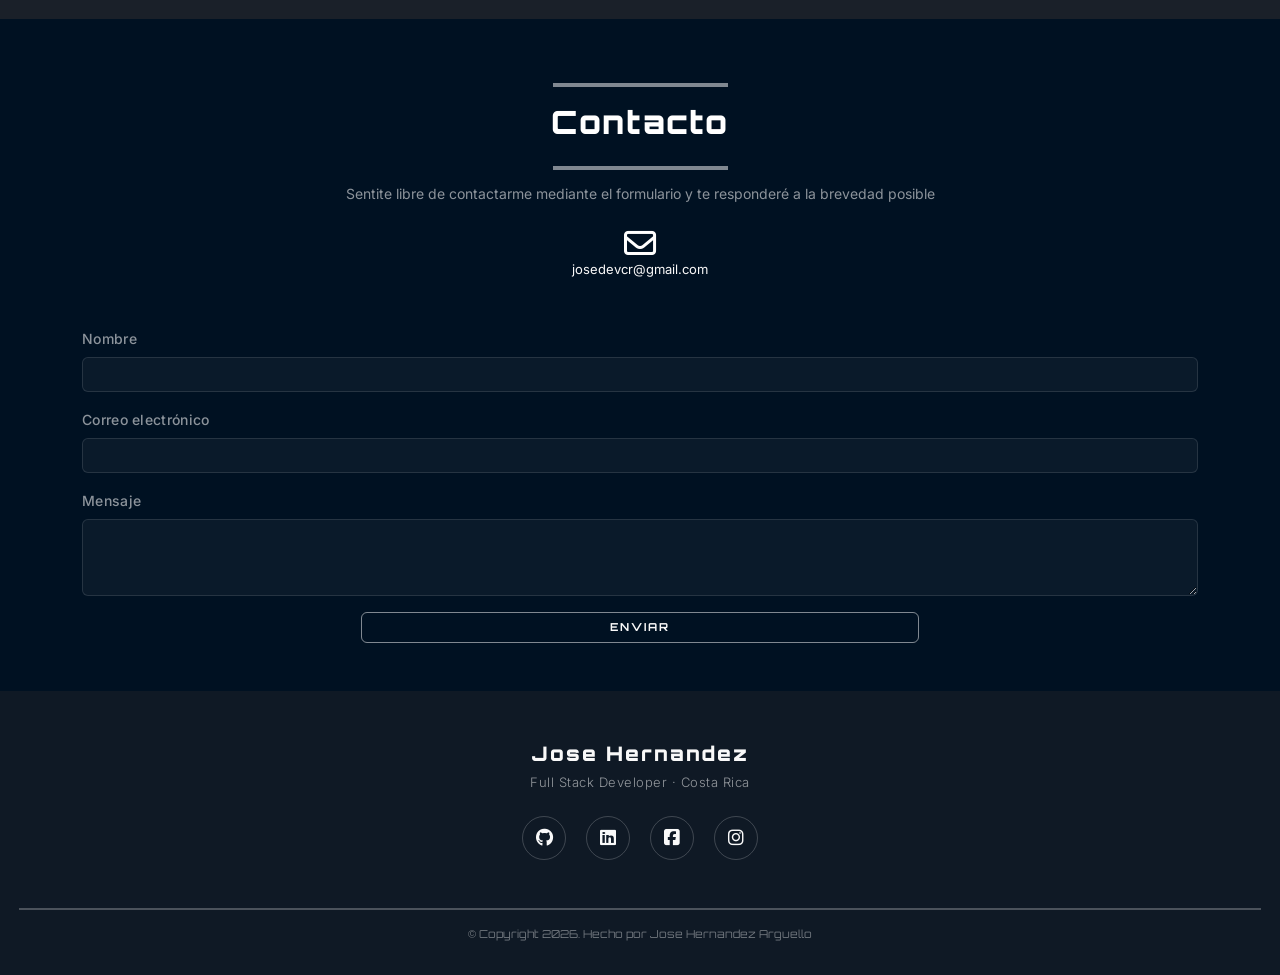
==== commit 57313d5b: "Feat: Upadate ui y ux" ====
--- a/index.html
+++ b/index.html
@@ -1,461 +1,464 @@
-<!DOCTYPE html>
-<html lang="en">
-
-<head>
-    <meta charset="UTF-8">
-    <meta name="viewport" content="width=device-width, initial-scale=1.0">
-    <title>Dev Jose Hernandez</title>
-    <style>
-        /* custom style css */
-        @import url('CSS/index.css');
-        /* reset sheet   */
-        @import url('CSS/reset.css');
-    </style>
-    <!-- font-aweson -->
-    <link rel="stylesheet" href="https://cdnjs.cloudflare.com/ajax/libs/font-awesome/6.4.0/css/all.min.css"
-        integrity="sha512-iecdLmaskl7CVkqkXNQ/ZH/XLlvWZOJyj7Yy7tcenmpD1ypASozpmT/E0iPtmFIB46ZmdtAc9eNBvH0H/ZpiBw=="
-        crossorigin="anonymous" referrerpolicy="no-referrer" />
-    <!-- boostrap V 5.3 -->
-    <link href="https://cdn.jsdelivr.net/npm/bootstrap@5.3.0/dist/css/bootstrap.min.css" rel="stylesheet"
-        integrity="sha384-9ndCyUaIbzAi2FUVXJi0CjmCapSmO7SnpJef0486qhLnuZ2cdeRhO02iuK6FUUVM" crossorigin="anonymous">
-    <!-- animate.style -->
-    <link rel="stylesheet" href="https://cdnjs.cloudflare.com/ajax/libs/animate.css/4.1.1/animate.min.css" />
-    <!-- icon page -->
-    <link rel="icon" href="IMG/dev.png">
-</head>
-
-<body>
-    <Header>
-        <!-- nav bar -->
-        <nav class="nav_font">
-            <input type="checkbox" id="check" onclick="handleCheckBoxChange()">
-            <label for="check" class="checkbtn">
-                <i class="fa-solid fa-bars"></i>
-            </label>
-            <div class="marca">
-                <a href="#home" class="">Jose Hernandez</a>
-            </div>
-            <ul class="nav_lista animate__fadeInLeft">
-                <li class="nav_item"><a class="hvr-overline-from-center" onclick="handleClickNavItem()"
-                        href="#about_me">about me</a></li>
-                <li class="nav_item"><a class="hvr-overline-from-center" onclick="handleClickNavItem()"
-                        href="#skills">skills</a></li>
-                <li class="nav_item"><a class="hvr-overline-from-center" onclick="handleClickNavItem()"
-                        href="#project">project</a></li>
-                <li class="nav_item"><a class="hvr-overline-from-center" onclick="handleClickNavItem()"
-                        href="#contact">contact</a></li>
-            </ul>
-        </nav>
-    </Header>
-    <main id="contenedor_principal">
-        <a href="#" class="to-top">
-            <i class="fa-solid fa-arrow-up fa-2xl" style="color: #ffffff;"></i>        </a>
-        <section id="home" class="container-fluid  ">
-            <div class="row vh-100 justify-content-center align-self-center text-center animate__fadeInUp">
-                <div class="container_presentacion">
-                    <p class="name tracking-in-contract-bck">Hey, I'm Jose Hernandez</p>
-                    <p class="present">
-                        A developer who enjoys creating innovative solutions, with skills in <br>multiple programming
-                        languages
-                        and a results-oriented mindset.
-                    </p>
-                    <a class="hvr-sweep-to-top" id="btn_cv"
-                        href="https://drive.google.com/file/d/1zOFiI6scH-VWHzkvXR-R9mXrCzrMHuZt/view?usp=sharing"
-                        download="cv_jose_Hernandez.pdf" target="_blank
-                        ">download cv</a>
-                </div>
-            </div>
-        </section>
-        <section id="about_me" class="container-fluid ">
-            <div id="titulo_about_me" class="row justify-content-center align-self-center text-center ">
-                <hr id="line_up" style="width: 175px;" class=" border border-white border-2 opacity-50">
-                <h1 class="titulo">about me</h1>
-                <hr id="line_down" style="width: 175px;" class=" border border-white border-2 opacity-50">
-            </div>
-            <div class="row justify-content-center pt-3">
-                <div id="contenedor_foto_perfil"
-                    class="col-sm-12 col-md-12 col-lg-4 col-xl-4 col-xxl-4 d-flex align-self-end justify-content-end me-5 m-5">
-                    <div id="foto_perfil">
-                        <img src="IMG/foto_perfil-transformed.png">
-                    </div>
-                    <div id="marco_foto"></div>
-                </div>
-                <div
-                    class="col-sm-12 col-md-12 col-lg-6 col-xl-6 col-xxl-6 d-flex align-self-center text-center justify-content-center">
-                    <p id="description">
-                        Hello! My name is José Alfredo Hernández Arguello, and I'm a passionate developer with
-                        strong
-                        knowledge in multiple programming languages. I received my academic training at INA (
-                        Instituto
-                        Nacional de Aprendizaje ) in Costa Rica, and I always stay updated with the latest trends in
-                        the
-                        world of development.
-                        <br>
-                        <br>
-                        I particularly enjoy creating user-friendly and visually appealing websites, mobile
-                        applications,
-                        and systems, tailoring them to meet the specific needs of each project. My main goal is to
-                        deliver
-                        high-quality solutions and exceed user expectations.
-                        <br>
-                        <br>
-                        <br>
-                        I have a strong ability to stay focused on each objective throughout the development
-                        process,
-                        and I
-                        greatly value feedback as it allows me to continuously improve. I am always eager to learn
-                        new
-                        technologies and approaches, which keeps me at the forefront of the development field.
-                        <br>
-                        <br>
-                        <br>
-                        If you need assistance with any development-related aspect, please don't hesitate to reach
-                        out
-                        to
-                        me. I'm here to provide effective solutions and create outstanding products.
-                    </p>
-                </div>
-            </div>
-        </section>
-        <section id="skills" class="container-fluid pt-5">
-            <div id="titulo_skill" class="row justify-content-center align-self-center text-center ">
-                <hr id="line_up" style="width: 175px;" class=" border border-white border-2 opacity-50">
-                <h1 class="titulo">set skills</h1>
-                <hr id="line_down" style="width: 175px;" class=" border border-white border-2 opacity-50">
-            </div>
-            <div class="row justify-content-center">
-                <div class="col-12 col-md-8 text-center">
-                    <p id="description_skills">
-                        As a junior programmer I have developed web, desktop, and mobile applications, working
-                        on both frontend and backend. I have collaborated on software implementation in companies,
-                        gaining skills in teamwork and project management. I also have experience in database design and
-                        maintenance, ensuring data integrity and efficiency. I am passionate about continuous learning
-                        and
-                        have acquired some skills through formal education and others through self-learning, driven by
-                        my
-                        desire for continuous improvement.
-                    </p>
-                </div>
-            </div>
-            <div class="row justify-content-center">
-                <div class="contenedor_skills col-12 col-sm-12 col-md-12 col-lg-12 col-xl-6 ">
-                    <div class="contenedor_skill">
-                        <img width="48" height="48" src="https://img.icons8.com/color/48/html-5--v1.png"
-                            alt="html-5--v1" />
-                        <div class="contenedor_pogress">
-                            <span class="name_skill ">
-                                HTML
-                            </span>
-                           
-                        </div>
-                    </div>
-                    <div class="contenedor_skill">
-                        <img width="48" height="48" src="https://img.icons8.com/color/48/microsoft-sql-server.png"
-                            alt="microsoft-sql-server" />
-                        <div class="contenedor_pogress">
-                            <span class="name_skill">
-                                SQL Server
-                            </span>
-                           
-                        </div>
-                    </div>
-                    <div class="contenedor_skill">
-                        <img width="48" height="48" src="IMG/java.png" alt="Java" />
-                        <div class="contenedor_pogress">
-                            <span class="name_skill">
-                                JAVA
-                            </span>
-                        </div>
-                    </div>
-                    <div class="contenedor_skill">
-                        <img width="48" height="48" src="https://img.icons8.com/color/48/nodejs.png" alt="nodejs" />
-                        <div class="contenedor_pogress">
-                            <span class="name_skill">
-                                Node JS
-                            </span>
-                        </div>
-                    </div>
-                    <div class="contenedor_skill">
-                        <img width="48" height="48" src="https://img.icons8.com/color/48/css3.png" alt="css3" />
-                        <div class="contenedor_pogress">
-                            <span class="name_skill">
-                                CSS
-                            </span>
-                            
-                        </div>
-                    </div>
-                    <div class="contenedor_skill">
-                        <img width="48" height="48" src="https://img.icons8.com/color/48/mysql-logo.png"
-                            alt="mysql-logo" />
-                        <div class="contenedor_pogress">
-                            <span class="name_skill">
-                                My SQL
-                            </span>
-                           
-                        </div>
-                    </div>
-                    <div class="contenedor_skill">
-                        <img width="48" height="48" src="https://img.icons8.com/color/48/github--v1.png"
-                            alt="github--v1" />
-                        <div class="contenedor_pogress">
-                            <span class="name_skill">
-                                GitHub
-                            </span>
-                           
-                        </div>
-                    </div>
-                    <div class="contenedor_skill">
-                        <img width="48" height="48" src="https://img.icons8.com/color/48/typescript.png"
-                            alt="typescript" />
-                        <div class="contenedor_pogress">
-                            <span class="name_skill">
-                                Type Script
-                            </span>
-                          
-                        </div>
-                    </div>
-                    <div class="contenedor_skill">
-                        <img width="48" height="48" src="https://img.icons8.com/color/48/javascript--v1.png"
-                            alt="javascript--v1" />
-                        <div class="contenedor_pogress">
-                            <span class="name_skill">
-                                Java Script
-                            </span>
-                           
-                        </div>
-                    </div>
-                    <div class="contenedor_skill">
-                        <img
-                            src="[data-uri]">
-                        <div class="contenedor_pogress">
-                            <span class="name_skill">
-                                C#
-                            </span>
-                           
-                        </div>
-                    </div>
-                    <div class="contenedor_skill">
-                        <img width="48" height="48" src="https://img.icons8.com/color/48/git.png" alt="git" />
-                        <div class="contenedor_pogress">
-                            <span class="name_skill">
-                                git
-                            </span>
-                          
-                        </div>
-                    </div>
-                    <div class="contenedor_skill">
-                        <img width="48" height="48" src="https://img.icons8.com/color/48/python--v1.png"
-                            alt="python--v1" />
-                        <div class="contenedor_pogress">
-                            <span class="name_skill">
-                                Python
-                            </span>
-                           
-                        </div>
-                    </div>
-                </div>
-            </div>
-        </section>
-        <section id="project" class="pt-5">
-            <div id="titulo_project" class="">
-                <hr id="line_up" style="width: 175px;" class=" border border-white border-2 opacity-50">
-                <h1 class="titulo">projects</h1>
-                <hr id="line_down" style="width: 175px;" class=" border border-white border-2 opacity-50">
-            </div>
-            <div id="contenedor_carousel_mobile">
-                <div id="carouselExample" class="carousel slide">
-                    <div class="carousel-inner">
-                        <div class="carousel-item active ">
-                            <img src="IMG/mobile (1).png" height="200px" class="d-block mx-auto" alt="...">
-                        </div>
-                        <div class="carousel-item">
-                            <img src="IMG/mobile (2).png" height="250px" class="d-block mx-auto " alt="...">
-                        </div>
-                        <div class="carousel-item">
-                            <img src="IMG/mobile (3).png" height="200px" class="d-block mx-auto " alt="...">
-                        </div>
-                        <div class="carousel-item">
-                            <img src="IMG/mobile (5).png" height="200px" class="d-block mx-auto " alt="...">
-                        </div>
-                        <div class="carousel-item">
-                            <img src="IMG/mobile (6).png" height="200px" class="d-block mx-auto " alt="...">
-                        </div>
-                    </div>
-                    <button class="carousel-control-prev" type="button" data-bs-target="#carouselExample"
-                        data-bs-slide="prev">
-                        <span class="carousel-control-prev-icon" aria-hidden="true"></span>
-                        <span class="visually-hidden">Previous</span>
-                    </button>
-                    <button class="carousel-control-next" type="button" data-bs-target="#carouselExample"
-                        data-bs-slide="next">
-                        <span class="carousel-control-next-icon" aria-hidden="true"></span>
-                        <span class="visually-hidden">Next</span>
-                    </button>
-                </div>
-            </div>
-            <div class="slider">
-                <div class="controls">
-                    <div class="up">
-                        <i class="fa fa-chevron-up"></i>
-                    </div>
-                    <div class="down">
-                        <i class="fa fa-chevron-down"></i>
-                    </div>
-                </div>
-                <div class="wrapper">
-                    <div class="left">
-                        <div>
-                            <h2>
-                                clone site web INS
-                            </h2>
-                            <p>
-                                During my academic training, I had the opportunity to develop and enhance a website for
-                                the INS (National Insurance Institute) using Bootstrap, HTML, CSS, and JavaScript. The
-                                primary objective of the project was to improve the overall user experience and
-                                introduce a dynamic dark and light theme option for the website. Although the project
-                                was solely for academic purposes, it proved to be an invaluable learning experience that
-                                significantly contributed to my practical web development skills. Through this project,
-                                I gained hands-on experience in designing responsive layouts, implementing interactive
-                                elements, and incorporating user-friendly themes, which further enriched my
-                                understanding of modern web development practices.
-                            </p>
-                            <a href="https://github.com/joseaha/ClonPaginaINS.git" <i class="fa-brands fa-github fa-2xl"
-                                style="color: #ffff; text-decoration: none; margin-top: 10px;"></i>
-                            </a>
-                        </div>
-                        <div>
-                            <h2>
-                                Management of Budgetary Cases </h2>
-                            <p>
-                                The project was carried out in collaboration with Kelvin Garcia and developed for the
-                                accounting office "AYM Consultores". It involved the creation of a comprehensive system
-                                in C# using Entity Framework, Linq, and SQL Server, applying a layered architecture. The
-                                objective was to enable efficient tracking of administrative budgetary audits for
-                                schools, from their creation to approval and final archiving. The implemented solution
-                                optimized processes, providing greater control and efficiency in case management.
-                            </p>
-                        </div>
-                        <div>
-                            <h2>
-                                Portfolio Dev Jose Hernandez
-                            </h2>
-                            <p>
-                                Creating my first portfolio has been an exciting experience. It's a tool that showcases
-                                my work and skills, but it's also a reflection of my professional growth. I've learned
-                                to carefully select my pieces and present them in an impactful way.
-
-                                However, I don't stop there. My goal is to keep improving my portfolio continuously.
-                                I'll be incorporating new projects and acquiring relevant skills to keep it updated and
-                                relevant. I'm open to receiving constructive feedback to fine-tune its presentation and
-                                content.
-
-                                My portfolio is a work in progress, always reflecting my passion for learning and
-                                evolving in my career. With each improvement, I aim to present myself in the best
-                                possible way to future employers and clients, demonstrating my commitment to growth and
-                                continuous development.
-                            </p>
-                            <a href="https://github.com/joseaha/joseaha.github.io" <i class="fa-brands fa-github fa-2xl"
-                                style="color: #ffff; text-decoration: none; margin-top: 10px;"></i>
-                            </a>
-                        </div>
-                    </div>
-                    <div class="right">
-                        <div>
-                            <img class="img_project" src="IMG/mobile (5).png" alt="...">
-                            <img class="img_project" src="IMG/mobile (6).png" alt="...">
-                        </div>
-                        <div>
-                            <img class="img_project" src="IMG/mobile sis.png" alt="...">
-                        </div>
-                        <div>
-                            <img class="img_project" src="IMG/mobile (1).png" alt="...">
-                            <img class="img_project" src="IMG/mobile (2).png" alt="...">
-                        </div>
-                    </div>
-                </div>
-            </div>
-        </section>
-        <section id="contact" class="p-5">
-            <div class="container ">
-                <div id="titulo_project">
-                    <hr id="line_up" style="width: 175px;" class=" border border-white border-2 opacity-50">
-                    <h1 class="titulo">contact</h1>
-                    <hr id="line_down" style="width: 175px;" class=" border border-white border-2 opacity-50">
-                </div>
-                <div class=" row text-center ">
-                    <h5>Feel free to Contact me by submitting the form below and I will get back to you as soon as
-                        possible</h5>
-                </div>
-                <div class="mt-3 footer_title">
-                    <i class="fa-regular fa-envelope fa-2xl m-3" style="color: #ffffff;"></i>
-                    <span>josedevcr@gamil.com</span>
-                </div>
-                <div class="row d-flex justify-content-center align-self-center pt-5">
-                    <div class="col-sm-12 col-md-12 col-lg-12 col-xl-12 col-xxl-12">
-                        <form action="https://formsubmit.co/josedevcr@gmail.com" method="POST" />
-                        <div class="mb-3">
-                            <label for="name" class="form-label">Name</label>
-                            <input id="name" name="name"="text" class="form-control">
-                        </div>
-                        <div class="mb-3">
-                            <label for="mail" class="form-label">Email</label>
-                            <input type="email" name="email" class="form-control" id="mail">
-                        </div>
-                        <div class="mb-3">
-                            <label for="message" class="form-label">Message</label>
-                            <textarea class="form-control" id="message" name="message" rows="3"></textarea>
-                        </div>
-                        <div class="d-grid gap-2 col-6 mx-auto">
-                            <button id="btnForm" class="btn" type="submit">Submit</button>
-                        </div>
-                        </form>
-                    </div>
-                </div>
-            </div>
-        </section>
-    </main>
-    <footer>
-        <div class="container-fluid">
-            <div class="row">
-                <div class="col-sm-12 col-md-6 col-lg-6 col-xl-6 col-xxl-6 mt-5 text-center ">
-                    <div class="footer_title">
-                        <h5>Social</h5>
-                        <hr style="width: 175px;" class="border border-white border-2 opacity-50">
-                    </div>
-                    <div class="mt-3">
-                        <a href="https://github.com/joseaha"><i class="fa-brands fa-github fa-2xl m-3"
-                                style="color: #ffff;"></i></a>
-                        <a href="https://www.linkedin.com/in/jose-alfredo-hernandez-arguello-jaha"><i
-                                class="fa-brands fa-linkedin fa-2xl m-3" style="color: #ffff;"></i></a>
-                        <a href="https://www.facebook.com/jose.jh.jaha">
-                            <i class="fa-brands fa-square-facebook fa-2xl m-3" style="color:#fff;"></i></a>
-                        <a href="https://www.instagram.com/jose_hernandezupa/"><i
-                                class="fa-brands fa-instagram fa-2xl m-3" style="color: #ffff;"></i></a>
-                    </div>
-                </div>
-                <div class="col-sm-12 col-md-6 col-lg-6 col-xl-6 col-xxl-6 mt-5 text-center">
-                    <div class="footer_title">
-                        <h5>Jose Hernandez</h5>
-                        <hr style="width: 175px;" class="border border-white border-2 opacity-50">
-                    </div>
-                    <div class="mt-3 text-center">
-                        <p>As a programmer, my focus is on building successful and user-friendly software through
-                            innovative and efficient solutions.</p>
-                    </div>
-                </div>
-            </div>
-            <div class="row footer_title mt-5 text-center ">
-                <hr style="width: 97%;" class="border border-white border-1 opacity-50">
-                <p>© Copyright 2023. Made by Jose Hernandez Arguello</p>
-            </div>
-        </div>
-    </footer>
-</body>
-<!-- java script index.js -->
-<script src="JS/index.js"></script>
-<!-- boostrap js V 5.3 -->
-<script src="https://cdn.jsdelivr.net/npm/bootstrap@5.3.0/dist/js/bootstrap.bundle.min.js"
-    integrity="sha384-geWF76RCwLtnZ8qwWowPQNguL3RmwHVBC9FhGdlKrxdiJJigb/j/68SIy3Te4Bkz"
-    crossorigin="anonymous"></script>
-
-</html>
+<!DOCTYPE html>
+<html lang="es">
+
+<head>
+    <meta charset="UTF-8">
+    <meta name="viewport" content="width=device-width, initial-scale=1.0">
+    <meta name="description"
+        content="Portfolio de José Alfredo Hernández Arguello, desarrollador junior de Costa Rica especializado en desarrollo web y aplicaciones.">
+    <title>Dev Jose Hernandez</title>
+    <meta name="facebook-domain-verification" content="4epdpc0fccqcwlxppf7vlva2r5kch0" />
+    <link rel="preconnect" href="https://fonts.googleapis.com">
+    <link rel="preconnect" href="https://fonts.gstatic.com" crossorigin>
+    <link
+        href="https://fonts.googleapis.com/css2?family=Orbitron:wght@700;900&family=Inter:wght@300;400;500;600&display=swap"
+        rel="stylesheet">
+    <style>
+        @import url('CSS/index.css');
+        @import url('CSS/reset.css');
+    </style>
+    <link rel="stylesheet" href="https://cdnjs.cloudflare.com/ajax/libs/font-awesome/6.4.0/css/all.min.css"
+        integrity="sha512-iecdLmaskl7CVkqkXNQ/ZH/XLlvWZOJyj7Yy7tcenmpD1ypASozpmT/E0iPtmFIB46ZmdtAc9eNBvH0H/ZpiBw=="
+        crossorigin="anonymous" referrerpolicy="no-referrer" />
+    <link href="https://cdn.jsdelivr.net/npm/bootstrap@5.3.0/dist/css/bootstrap.min.css" rel="stylesheet"
+        integrity="sha384-9ndCyUaIbzAi2FUVXJi0CjmCapSmO7SnpJef0486qhLnuZ2cdeRhO02iuK6FUUVM" crossorigin="anonymous">
+    <link rel="stylesheet" href="https://cdnjs.cloudflare.com/ajax/libs/animate.css/4.1.1/animate.min.css" />
+    <link rel="icon" href="IMG/dev.png">
+</head>
+
+<body>
+    <Header>
+        <nav class="nav_font">
+            <input type="checkbox" id="check" onclick="handleCheckBoxChange()">
+            <label for="check" class="checkbtn">
+                <i class="fa-solid fa-bars"></i>
+            </label>
+            <div class="marca">
+                <a href="#home">Jose Hernandez</a>
+            </div>
+            <ul class="nav_lista animate__fadeInLeft">
+                <li class="nav_item"><a class="hvr-overline-from-center" onclick="handleClickNavItem()"
+                        href="#about_me">Sobre Mí</a></li>
+                <li class="nav_item"><a class="hvr-overline-from-center" onclick="handleClickNavItem()"
+                        href="#skills">Habilidades</a></li>
+                <li class="nav_item"><a class="hvr-overline-from-center" onclick="handleClickNavItem()"
+                        href="#project">Proyectos</a></li>
+                <li class="nav_item"><a class="hvr-overline-from-center" onclick="handleClickNavItem()"
+                        href="#contact">Contactos</a></li>
+            </ul>
+        </nav>
+    </Header>
+    <main id="contenedor_principal">
+        <a href="#" class="to-top">
+            <i class="fa-solid fa-arrow-up fa-2xl" style="color: #ffffff;"></i>
+        </a>
+        <section id="home" class="container-fluid">
+            <div class="row vh-100 justify-content-center align-self-center text-center animate__fadeInUp">
+                <div class="container_presentacion">
+                    <p class="name tracking-in-contract-bck">Hola, soy Jose Hernandez</p>
+                    <p class="present">
+                        Desarrollador Full Stack apasionado por construir soluciones digitales eficientes,<br>
+                        con experiencia en frontend, backend, bases de datos e inteligencia artificial.
+                    </p>
+                    <a class="hvr-sweep-to-top" id="btn_cv"
+                        href="https://drive.google.com/file/d/1zOFiI6scH-VWHzkvXR-R9mXrCzrMHuZt/view?usp=sharing"
+                        target="_blank">descargar cv</a>
+                </div>
+            </div>
+        </section>
+        <section id="about_me" class="container-fluid">
+            <div id="titulo_about_me" class="row justify-content-center align-self-center text-center">
+                <hr id="line_up" style="width: 175px;" class="border border-white border-2 opacity-50">
+                <h1 class="titulo">Sobre Mí</h1>
+                <hr id="line_down" style="width: 175px;" class="border border-white border-2 opacity-50">
+            </div>
+            <div class="row justify-content-center pt-3">
+                <div class="col-12 col-md-10 col-lg-8 d-flex align-self-center text-center justify-content-center">
+                    <p id="description">
+                        ¡Hola! Soy José Alfredo Hernández Arguello, desarrollador Full Stack con experiencia en
+                        tecnologías de frontend, backend, bases de datos e inteligencia artificial. Me formé en el INA
+                        (Instituto Nacional de Aprendizaje) de Costa Rica, y me mantengo constantemente actualizado
+                        explorando nuevas herramientas y tendencias del desarrollo de software.
+                        <br><br>
+                        Me apasiona construir sitios web, aplicaciones móviles y sistemas robustos que sean tanto
+                        funcionales como visualmente atractivos, siempre alineados con las necesidades reales de cada
+                        proyecto. Mi compromiso es entregar soluciones de calidad que generen valor y superen las
+                        expectativas.
+                        <br><br>
+                        Si tenés un proyecto en mente o necesitás apoyo en algún aspecto del desarrollo, no dudes en
+                        escribirme. Estoy disponible para colaborar y construir algo que marque la diferencia.
+                    </p>
+                </div>
+            </div>
+        </section>
+        <section id="skills" class="container-fluid pt-5">
+            <div id="titulo_skill" class="row justify-content-center align-self-center text-center">
+                <hr id="line_up" style="width: 175px;" class="border border-white border-2 opacity-50">
+                <h1 class="titulo">Habilidades</h1>
+                <hr id="line_down" style="width: 175px;" class="border border-white border-2 opacity-50">
+            </div>
+            <div class="row justify-content-center">
+                <div class="col-12 col-md-8 text-center">
+                    <p id="description_skills">
+                        Como programador junior he desarrollado aplicaciones web, de escritorio y móviles, trabajando
+                        tanto en frontend como en backend. He colaborado en la implementación de software en empresas,
+                        adquiriendo habilidades en trabajo en equipo y gestión de proyectos. También tengo experiencia
+                        en diseño y mantenimiento de bases de datos, garantizando la integridad y eficiencia de los
+                        datos.
+                    </p>
+                </div>
+            </div>
+            <div class="row justify-content-center">
+                <div class="skills_wrapper col-12 col-md-10 col-lg-8">
+
+                    <div class="skills_group">
+                        <span class="skills_category">Frontend</span>
+                        <div class="skills_fila">
+                            <div class="contenedor_skill">
+                                <img width="48" height="48" src="https://img.icons8.com/color/48/html-5--v1.png"
+                                    alt="HTML5" />
+                                <div class="contenedor_pogress">
+                                    <span class="name_skill">HTML</span>
+                                </div>
+                            </div>
+                            <div class="contenedor_skill">
+                                <img width="48" height="48" src="https://img.icons8.com/color/48/css3.png" alt="CSS3" />
+                                <div class="contenedor_pogress">
+                                    <span class="name_skill">CSS</span>
+                                </div>
+                            </div>
+                            <div class="contenedor_skill">
+                                <img width="48" height="48" src="https://img.icons8.com/color/48/javascript--v1.png"
+                                    alt="JavaScript" />
+                                <div class="contenedor_pogress">
+                                    <span class="name_skill">JavaScript</span>
+                                </div>
+                            </div>
+                        </div>
+                    </div>
+
+
+                    <div class="skills_group">
+                        <span class="skills_category">IA</span>
+                        <div class="skills_fila">
+                            <div class="contenedor_skill">
+                                <img width="48" height="48" src="https://cdn.simpleicons.org/langchain/ffffff" alt="LangChain" />
+                                <div class="contenedor_pogress">
+                                    <span class="name_skill">LangChain</span>
+                                </div>
+                            </div>
+                            <div class="contenedor_skill">
+                                <img width="48" height="48"
+                                    src="https://img.icons8.com/color/48/artificial-intelligence.png" alt="LangGraph" />
+                                <div class="contenedor_pogress">
+                                    <span class="name_skill">LangGraph</span>
+                                </div>
+                            </div>
+                            <div class="contenedor_skill">
+                                <img width="48" height="48"
+                                    src="https://img.icons8.com/color/48/amazon-web-services.png" alt="AWS Bedrock" />
+                                <div class="contenedor_pogress">
+                                    <span class="name_skill">AWS Bedrock</span>
+                                </div>
+                            </div>
+                        </div>
+                    </div>
+
+                    <div class="skills_group">
+                        <span class="skills_category">Backend</span>
+                        <div class="skills_fila">
+                            <div class="contenedor_skill">
+                                <img width="48" height="48" src="https://img.icons8.com/color/48/c-sharp-logo.png" alt="C#" />
+                                <div class="contenedor_pogress">
+                                    <span class="name_skill">C#</span>
+                                </div>
+                            </div>
+                            <div class="contenedor_skill">
+                                <img width="48" height="48" src="https://img.icons8.com/color/48/python--v1.png"
+                                    alt="Python" />
+                                <div class="contenedor_pogress">
+                                    <span class="name_skill">Python</span>
+                                </div>
+                            </div>
+                        </div>
+                    </div>
+
+                    <div class="skills_group">
+                        <span class="skills_category">Base de Datos</span>
+                        <div class="skills_fila">
+                            <div class="contenedor_skill">
+                                <img width="48" height="48" src="https://img.icons8.com/color/48/mysql-logo.png"
+                                    alt="MySQL" />
+                                <div class="contenedor_pogress">
+                                    <span class="name_skill">MySQL</span>
+                                </div>
+                            </div>
+                            <div class="contenedor_skill">
+                                <img width="48" height="48" src="https://img.icons8.com/color/48/postgreesql.png"
+                                    alt="PostgreSQL" />
+                                <div class="contenedor_pogress">
+                                    <span class="name_skill">PostgreSQL</span>
+                                </div>
+                            </div>
+                        </div>
+                    </div>
+
+                    <div class="skills_group">
+                        <span class="skills_category">DevOps</span>
+                        <div class="skills_fila">
+                            <div class="contenedor_skill">
+                                <img width="48" height="48" src="https://img.icons8.com/color/48/docker.png"
+                                    alt="Docker" />
+                                <div class="contenedor_pogress">
+                                    <span class="name_skill">Docker</span>
+                                </div>
+                            </div>
+                            <div class="contenedor_skill">
+                                <img width="48" height="48" src="https://img.icons8.com/color/48/nginx.png"
+                                    alt="Nginx" />
+                                <div class="contenedor_pogress">
+                                    <span class="name_skill">Nginx</span>
+                                </div>
+                            </div>
+                            <div class="contenedor_skill">
+                                <img width="48" height="48"
+                                    src="https://img.icons8.com/color/48/amazon-web-services.png" alt="AWS" />
+                                <div class="contenedor_pogress">
+                                    <span class="name_skill">AWS</span>
+                                </div>
+                            </div>
+                        </div>
+                    </div>
+
+                    <div class="skills_group">
+                        <span class="skills_category">Versionado</span>
+                        <div class="skills_fila">
+                            <div class="contenedor_skill">
+                                <img width="48" height="48" src="https://img.icons8.com/color/48/git.png" alt="Git" />
+                                <div class="contenedor_pogress">
+                                    <span class="name_skill">Git</span>
+                                </div>
+                            </div>
+                            <div class="contenedor_skill">
+                                <img width="48" height="48" src="https://img.icons8.com/color/48/github--v1.png"
+                                    alt="GitHub" />
+                                <div class="contenedor_pogress">
+                                    <span class="name_skill">GitHub</span>
+                                </div>
+                            </div>
+                        </div>
+                    </div>
+
+
+
+                    <div class="skills_group">
+                        <span class="skills_category">SO</span>
+                        <div class="skills_fila">
+                            <div class="contenedor_skill">
+                                <img width="48" height="48" src="https://img.icons8.com/color/48/linux.png"
+                                    alt="Linux" />
+                                <div class="contenedor_pogress">
+                                    <span class="name_skill">Linux</span>
+                                </div>
+                            </div>
+                            <div class="contenedor_skill">
+                                <img width="48" height="48" src="https://img.icons8.com/color/48/windows-11.png"
+                                    alt="Windows" />
+                                <div class="contenedor_pogress">
+                                    <span class="name_skill">Windows</span>
+                                </div>
+                            </div>
+                        </div>
+                    </div>
+
+                </div>
+            </div>
+        </section>
+        <section id="project" class="pt-5">
+            <div id="titulo_project" class="">
+                <hr id="line_up" style="width: 175px;" class="border border-white border-2 opacity-50">
+                <h1 class="titulo">Proyectos</h1>
+                <hr id="line_down" style="width: 175px;" class="border border-white border-2 opacity-50">
+            </div>
+            <div id="contenedor_carousel_mobile">
+                <div id="carouselExample" class="carousel slide">
+                    <div class="carousel-inner">
+                        <div class="carousel-item active">
+                            <img src="IMG/mobile (1).png" height="200px" class="d-block mx-auto" alt="Proyecto 1">
+                        </div>
+                        <div class="carousel-item">
+                            <img src="IMG/mobile (2).png" height="250px" class="d-block mx-auto" alt="Proyecto 2">
+                        </div>
+                        <div class="carousel-item">
+                            <img src="IMG/mobile (3).png" height="200px" class="d-block mx-auto" alt="Proyecto 3">
+                        </div>
+                        <div class="carousel-item">
+                            <img src="IMG/mobile (5).png" height="200px" class="d-block mx-auto" alt="Proyecto 4">
+                        </div>
+                        <div class="carousel-item">
+                            <img src="IMG/mobile (6).png" height="200px" class="d-block mx-auto" alt="Proyecto 5">
+                        </div>
+                    </div>
+                    <button class="carousel-control-prev" type="button" data-bs-target="#carouselExample"
+                        data-bs-slide="prev">
+                        <span class="carousel-control-prev-icon" aria-hidden="true"></span>
+                        <span class="visually-hidden">Anterior</span>
+                    </button>
+                    <button class="carousel-control-next" type="button" data-bs-target="#carouselExample"
+                        data-bs-slide="next">
+                        <span class="carousel-control-next-icon" aria-hidden="true"></span>
+                        <span class="visually-hidden">Siguiente</span>
+                    </button>
+                </div>
+            </div>
+            <div class="slider">
+                <div class="controls">
+                    <div class="up" aria-label="Proyecto anterior">
+                        <i class="fa fa-chevron-up"></i>
+                    </div>
+                    <div class="down" aria-label="Proyecto siguiente">
+                        <i class="fa fa-chevron-down"></i>
+                    </div>
+                </div>
+                <div class="wrapper">
+                    <div class="left">
+                        <div>
+                            <h2>Clon sitio web INS</h2>
+                            <p>
+                                Durante mi formación académica, tuve la oportunidad de desarrollar y mejorar un sitio
+                                web
+                                para el INS (Instituto Nacional de Seguros) utilizando Bootstrap, HTML, CSS y
+                                JavaScript.
+                                El objetivo principal fue mejorar la experiencia del usuario e introducir un modo
+                                dinámico
+                                de tema oscuro y claro. Aunque fue un proyecto académico, representó una experiencia de
+                                aprendizaje invaluable que enriqueció mis habilidades prácticas de desarrollo web.
+                            </p>
+                            <a href="https://github.com/joseaha/ClonPaginaINS.git" target="_blank"
+                                aria-label="Ver proyecto en GitHub">
+                                <i class="fa-brands fa-github fa-2xl"
+                                    style="color: #ffff; text-decoration: none; margin-top: 10px;"></i>
+                            </a>
+                        </div>
+                        <div>
+                            <h2>Gestión de Casos Presupuestarios</h2>
+                            <p>
+                                Proyecto realizado en colaboración con Kelvin Garcia para la oficina contable "AYM
+                                Consultores".
+                                Consistió en la creación de un sistema integral en C# con Entity Framework, Linq y SQL
+                                Server,
+                                aplicando arquitectura por capas. El objetivo fue permitir el seguimiento eficiente de
+                                auditorías
+                                presupuestarias administrativas de escuelas, desde su creación hasta aprobación y
+                                archivo final.
+                            </p>
+                        </div>
+                        <div>
+                            <h2>Portfolio Dev Jose Hernandez</h2>
+                            <p>
+                                Crear mi primer portfolio fue una experiencia emocionante. Es una herramienta que
+                                muestra
+                                mi trabajo y habilidades, pero también refleja mi crecimiento profesional. Aprendí a
+                                seleccionar mis proyectos cuidadosamente y presentarlos de forma impactante. Mi objetivo
+                                es seguir mejorándolo continuamente, incorporando nuevos proyectos y habilidades
+                                relevantes.
+                            </p>
+                            <a href="https://github.com/joseaha/joseaha.github.io" target="_blank"
+                                aria-label="Ver portfolio en GitHub">
+                                <i class="fa-brands fa-github fa-2xl"
+                                    style="color: #ffff; text-decoration: none; margin-top: 10px;"></i>
+                            </a>
+                        </div>
+                    </div>
+                    <div class="right">
+                        <div>
+                            <img class="img_project" src="IMG/mobile (5).png" alt="Captura proyecto INS 1">
+                            <img class="img_project" src="IMG/mobile (6).png" alt="Captura proyecto INS 2">
+                        </div>
+                        <div>
+                            <img class="img_project" src="IMG/mobile sis.png" alt="Captura sistema presupuestario">
+                        </div>
+                        <div>
+                            <img class="img_project" src="IMG/mobile (1).png" alt="Captura portfolio 1">
+                            <img class="img_project" src="IMG/mobile (2).png" alt="Captura portfolio 2">
+                        </div>
+                    </div>
+                </div>
+            </div>
+        </section>
+        <section id="contact" class="p-5">
+            <div class="container">
+                <div id="titulo_project">
+                    <hr id="line_up" style="width: 175px;" class="border border-white border-2 opacity-50">
+                    <h1 class="titulo">Contacto</h1>
+                    <hr id="line_down" style="width: 175px;" class="border border-white border-2 opacity-50">
+                </div>
+                <div class="row text-center">
+                    <h5>Sentite libre de contactarme mediante el formulario y te responderé a la brevedad posible</h5>
+                </div>
+                <div class="mt-3 footer_title">
+                    <i class="fa-regular fa-envelope fa-2xl m-3" style="color: #ffffff;"></i>
+                    <span>josedevcr@gmail.com</span>
+                </div>
+                <div class="row d-flex justify-content-center align-self-center pt-5">
+                    <div class="col-sm-12 col-md-12 col-lg-12 col-xl-12 col-xxl-12">
+                        <form action="https://formsubmit.co/josedevcr@gmail.com" method="POST">
+                            <div class="mb-3">
+                                <label for="name" class="form-label">Nombre</label>
+                                <input id="name" name="name" type="text" class="form-control">
+                            </div>
+                            <div class="mb-3">
+                                <label for="mail" class="form-label">Correo electrónico</label>
+                                <input type="email" name="email" class="form-control" id="mail">
+                            </div>
+                            <div class="mb-3">
+                                <label for="message" class="form-label">Mensaje</label>
+                                <textarea class="form-control" id="message" name="message" rows="3"></textarea>
+                            </div>
+                            <div class="d-grid gap-2 col-6 mx-auto">
+                                <button id="btnForm" class="btn" type="submit">Enviar</button>
+                            </div>
+                        </form>
+                    </div>
+                </div>
+            </div>
+        </section>
+    </main>
+    <footer>
+        <div class="container-fluid">
+            <div class="row justify-content-center py-5">
+                <div class="col-12 text-center">
+                    <p class="footer_name mb-1">Jose Hernandez</p>
+                    <p class="footer_tagline mb-4">Full Stack Developer · Costa Rica</p>
+                    <div class="footer_socials">
+                        <a href="https://github.com/joseaha" aria-label="GitHub" class="footer_social_link">
+                            <i class="fa-brands fa-github"></i>
+                        </a>
+                        <a href="https://www.linkedin.com/in/jose-alfredo-hernandez-arguello-jaha" aria-label="LinkedIn"
+                            class="footer_social_link">
+                            <i class="fa-brands fa-linkedin"></i>
+                        </a>
+                        <a href="https://www.facebook.com/jose.jh.jaha" aria-label="Facebook"
+                            class="footer_social_link">
+                            <i class="fa-brands fa-square-facebook"></i>
+                        </a>
+                        <a href="https://www.instagram.com/jose_hernandezupa/" aria-label="Instagram"
+                            class="footer_social_link">
+                            <i class="fa-brands fa-instagram"></i>
+                        </a>
+                    </div>
+                </div>
+            </div>
+            <div class="row footer_title text-center pb-3">
+                <hr style="width: 97%;" class="border border-white border-1 opacity-25">
+                <p class="footer_copy">© Copyright 2026. Hecho por Jose Hernandez Arguello</p>
+            </div>
+        </div>
+    </footer>
+</body>
+<script src="JS/index.js"></script>
+<script src="https://cdn.jsdelivr.net/npm/bootstrap@5.3.0/dist/js/bootstrap.bundle.min.js"
+    integrity="sha384-geWF76RCwLtnZ8qwWowPQNguL3RmwHVBC9FhGdlKrxdiJJigb/j/68SIy3Te4Bkz"
+    crossorigin="anonymous"></script>
+
+</html>
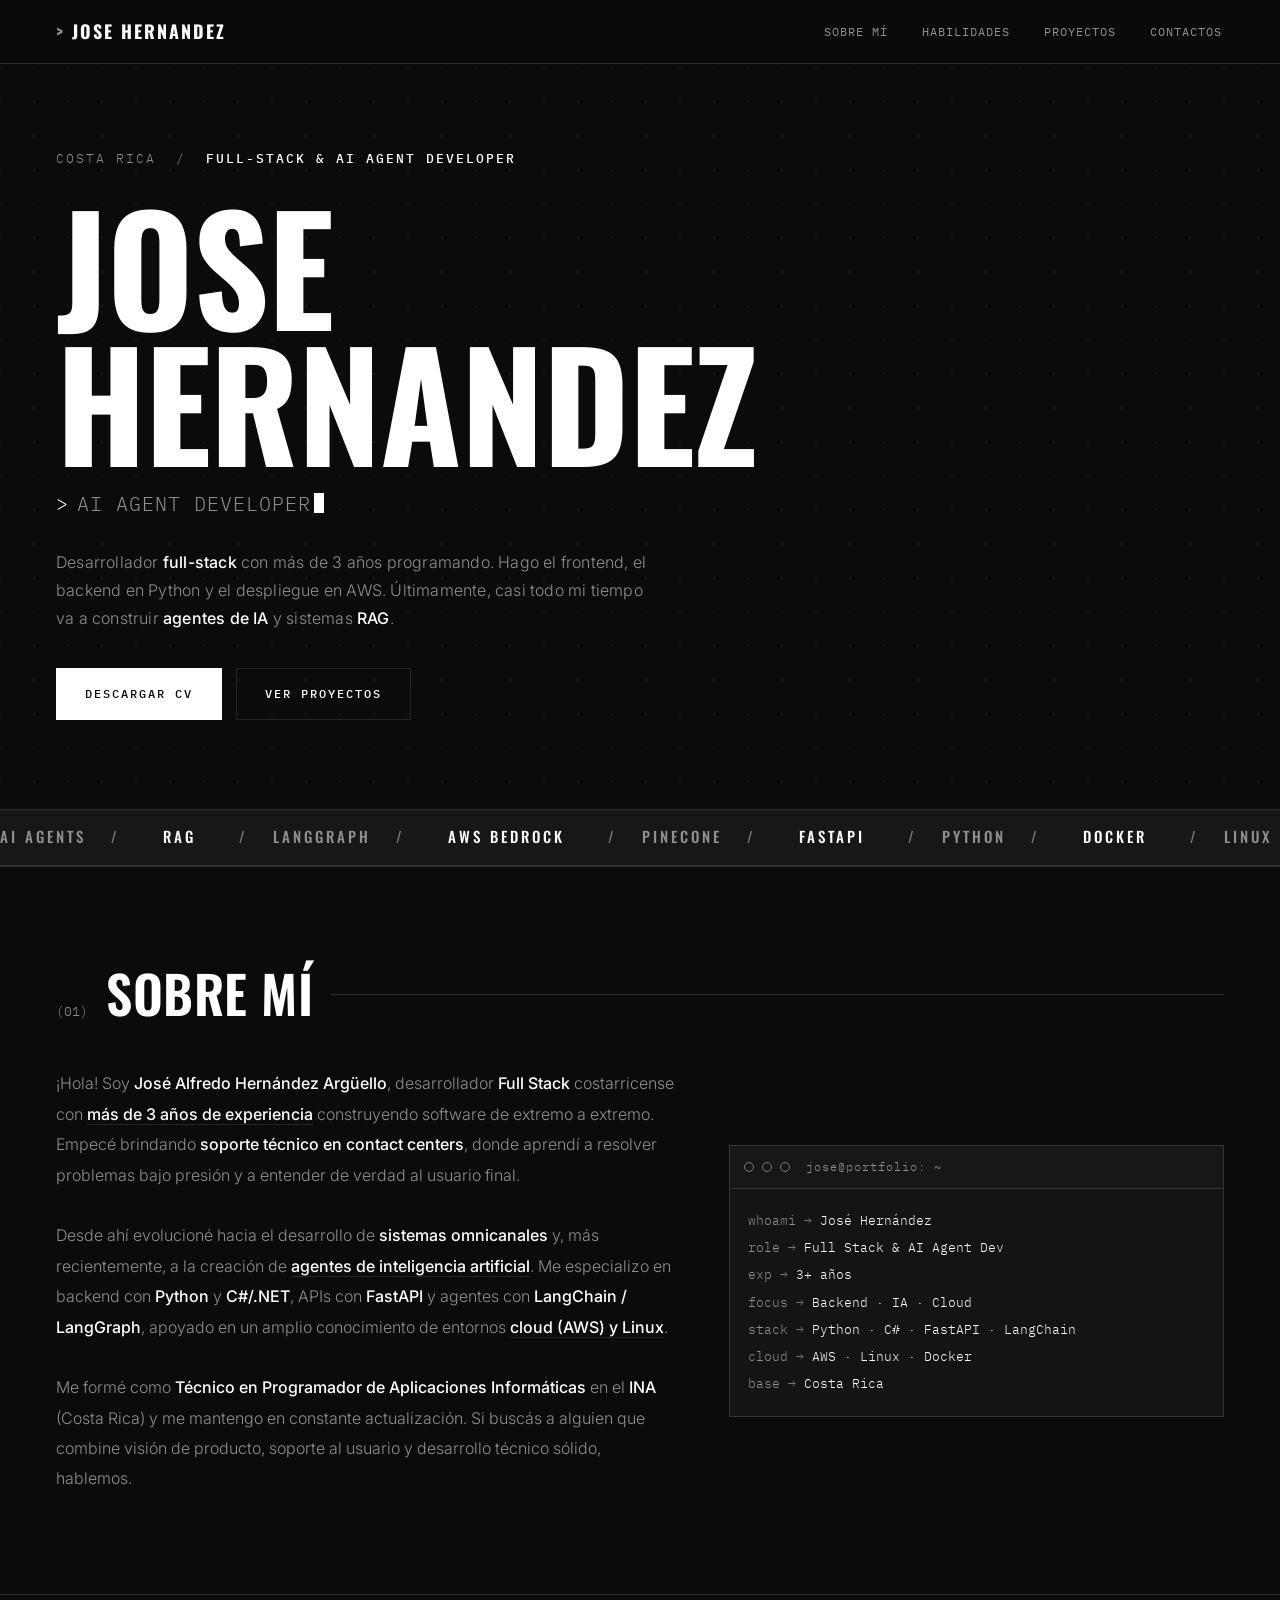
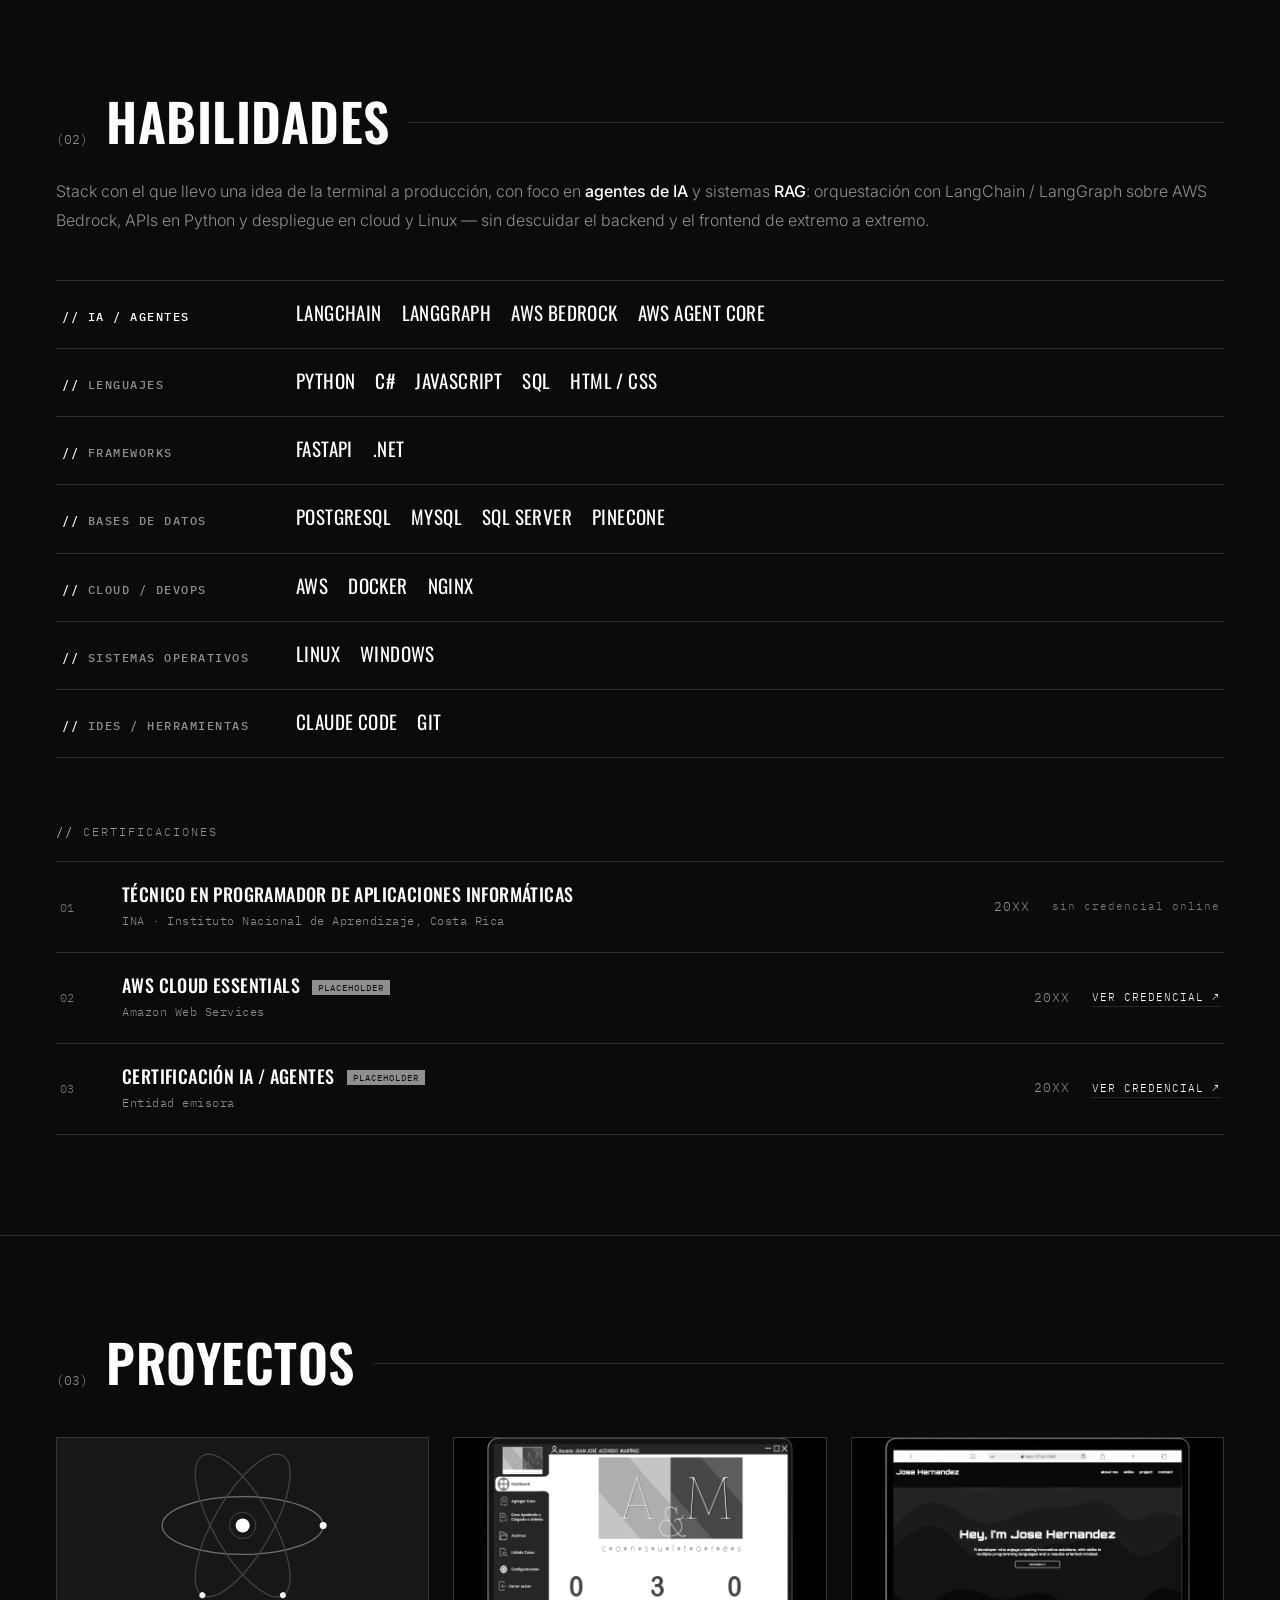
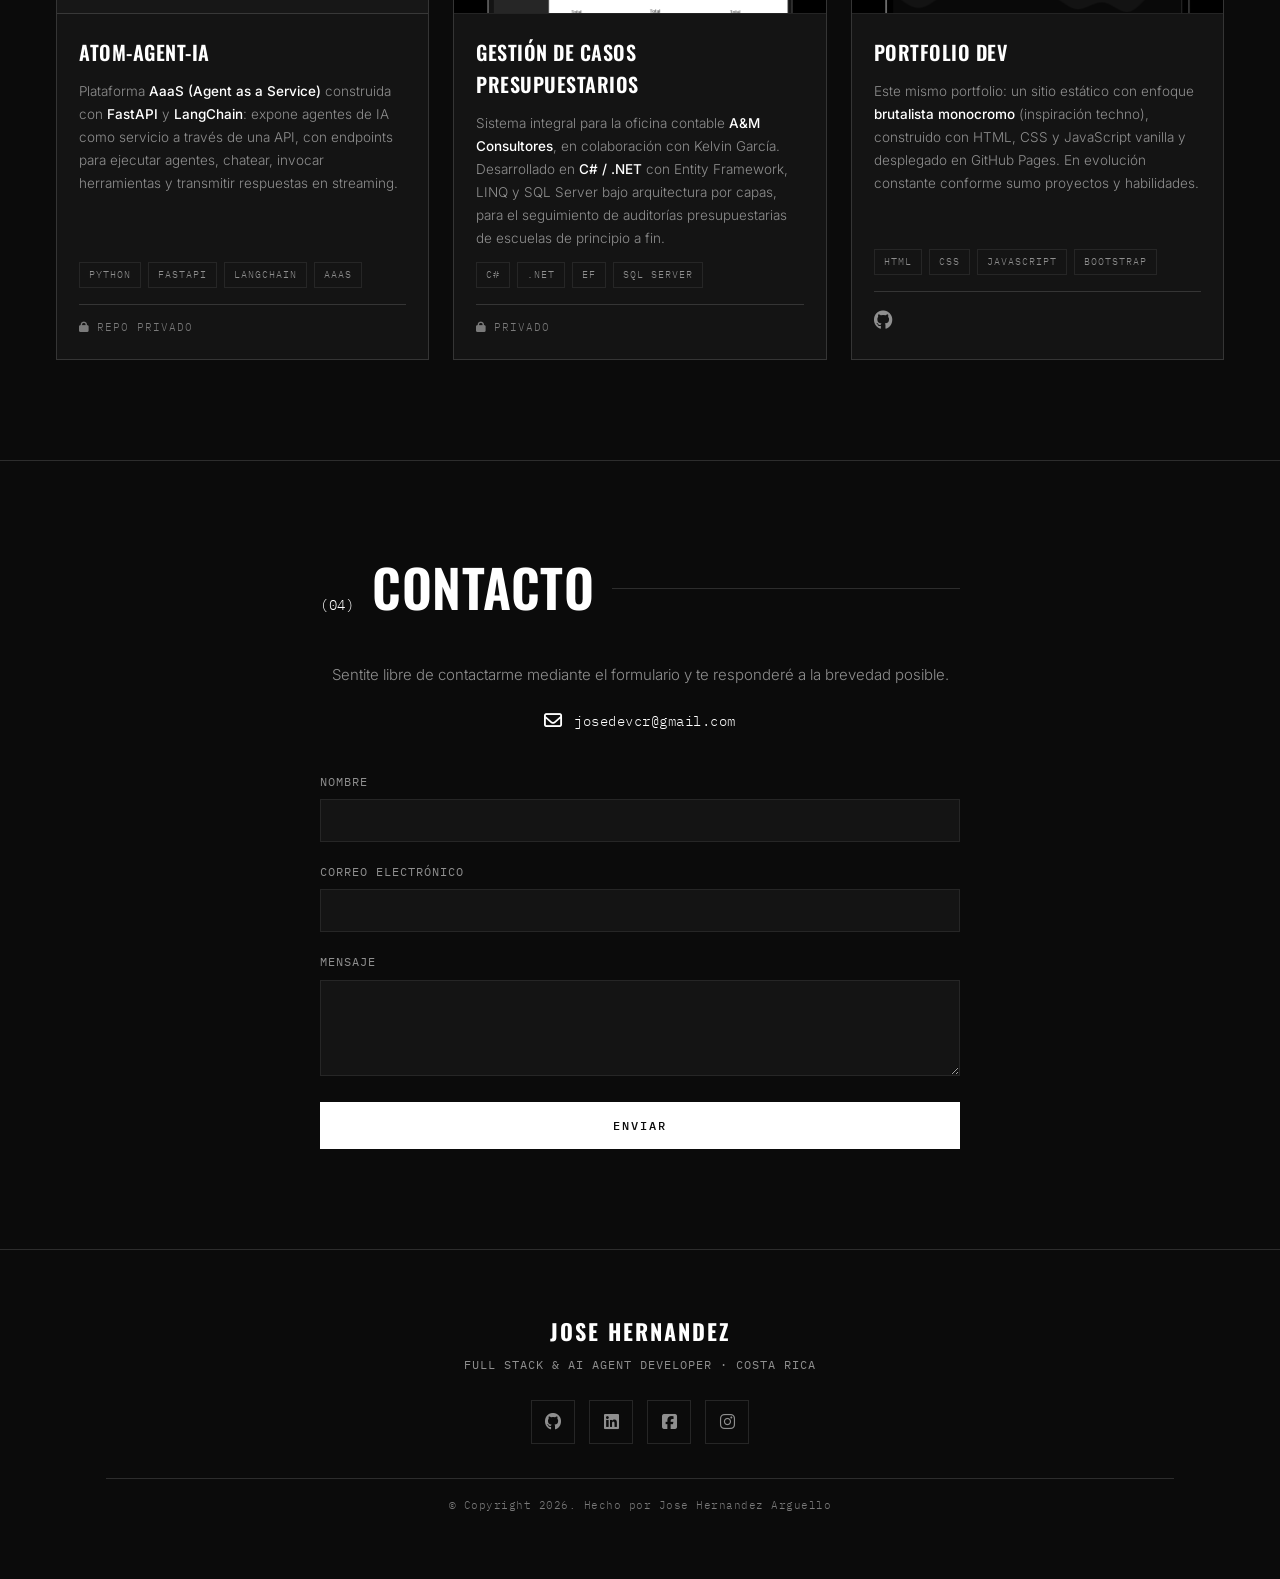
==== commit 4ab2af0c: "Fix: Actualizacion de estilo portafolio" ====
--- a/index.html
+++ b/index.html
@@ -5,460 +5,372 @@
     <meta charset="UTF-8">
     <meta name="viewport" content="width=device-width, initial-scale=1.0">
     <meta name="description"
-        content="Portfolio de José Alfredo Hernández Arguello, desarrollador junior de Costa Rica especializado en desarrollo web y aplicaciones.">
-    <title>Dev Jose Hernandez</title>
+        content="Portfolio de José Alfredo Hernández Argüello, desarrollador Full Stack de Costa Rica con más de 3 años de experiencia en backend, agentes de IA (LangChain, FastAPI) y cloud.">
+    <title>Jose Hernandez · Full Stack &amp; AI Agent Developer</title>
     <meta name="facebook-domain-verification" content="4epdpc0fccqcwlxppf7vlva2r5kch0" />
     <link rel="preconnect" href="https://fonts.googleapis.com">
     <link rel="preconnect" href="https://fonts.gstatic.com" crossorigin>
     <link
-        href="https://fonts.googleapis.com/css2?family=Orbitron:wght@700;900&family=Inter:wght@300;400;500;600&display=swap"
+        href="https://fonts.googleapis.com/css2?family=Oswald:wght@300;400;500;600;700&family=Inter:wght@300;400;500;600&family=IBM+Plex+Mono:wght@400;500&display=swap"
         rel="stylesheet">
-    <style>
-        @import url('CSS/index.css');
-        @import url('CSS/reset.css');
-    </style>
+    <link rel="stylesheet" href="CSS/reset.css">
     <link rel="stylesheet" href="https://cdnjs.cloudflare.com/ajax/libs/font-awesome/6.4.0/css/all.min.css"
         integrity="sha512-iecdLmaskl7CVkqkXNQ/ZH/XLlvWZOJyj7Yy7tcenmpD1ypASozpmT/E0iPtmFIB46ZmdtAc9eNBvH0H/ZpiBw=="
         crossorigin="anonymous" referrerpolicy="no-referrer" />
-    <link href="https://cdn.jsdelivr.net/npm/bootstrap@5.3.0/dist/css/bootstrap.min.css" rel="stylesheet"
-        integrity="sha384-9ndCyUaIbzAi2FUVXJi0CjmCapSmO7SnpJef0486qhLnuZ2cdeRhO02iuK6FUUVM" crossorigin="anonymous">
     <link rel="stylesheet" href="https://cdnjs.cloudflare.com/ajax/libs/animate.css/4.1.1/animate.min.css" />
+    <!-- CSS propio al final para que gane sobre Bootstrap -->
+    <link rel="stylesheet" href="CSS/index.css">
     <link rel="icon" href="IMG/dev.png">
 </head>
 
 <body>
-    <Header>
-        <nav class="nav_font">
-            <input type="checkbox" id="check" onclick="handleCheckBoxChange()">
-            <label for="check" class="checkbtn">
-                <i class="fa-solid fa-bars"></i>
-            </label>
+    <header>
+        <nav class="nav_font" aria-label="Navegación principal">
             <div class="marca">
                 <a href="#home">Jose Hernandez</a>
             </div>
-            <ul class="nav_lista animate__fadeInLeft">
-                <li class="nav_item"><a class="hvr-overline-from-center" onclick="handleClickNavItem()"
-                        href="#about_me">Sobre Mí</a></li>
-                <li class="nav_item"><a class="hvr-overline-from-center" onclick="handleClickNavItem()"
-                        href="#skills">Habilidades</a></li>
-                <li class="nav_item"><a class="hvr-overline-from-center" onclick="handleClickNavItem()"
-                        href="#project">Proyectos</a></li>
-                <li class="nav_item"><a class="hvr-overline-from-center" onclick="handleClickNavItem()"
-                        href="#contact">Contactos</a></li>
+            <button type="button" class="checkbtn" id="nav_toggle" aria-expanded="false" aria-controls="nav_lista"
+                aria-label="Abrir menú de navegación">
+                <i class="fa-solid fa-bars" aria-hidden="true"></i>
+            </button>
+            <ul class="nav_lista" id="nav_lista">
+                <li class="nav_item"><a class="hvr-overline-from-center" href="#about_me">Sobre Mí</a></li>
+                <li class="nav_item"><a class="hvr-overline-from-center" href="#skills">Habilidades</a></li>
+                <li class="nav_item"><a class="hvr-overline-from-center" href="#project">Proyectos</a></li>
+                <li class="nav_item"><a class="hvr-overline-from-center" href="#contact">Contactos</a></li>
             </ul>
         </nav>
-    </Header>
+    </header>
     <main id="contenedor_principal">
-        <a href="#" class="to-top">
-            <i class="fa-solid fa-arrow-up fa-2xl" style="color: #ffffff;"></i>
+        <a href="#home" class="to-top" aria-label="Volver arriba">
+            <i class="fa-solid fa-arrow-up fa-2xl" style="color: #ffffff;" aria-hidden="true"></i>
         </a>
-        <section id="home" class="container-fluid">
-            <div class="row vh-100 justify-content-center align-self-center text-center animate__fadeInUp">
-                <div class="container_presentacion">
-                    <p class="name tracking-in-contract-bck">Hola, soy Jose Hernandez</p>
-                    <p class="present">
-                        Desarrollador Full Stack apasionado por construir soluciones digitales eficientes,<br>
-                        con experiencia en frontend, backend, bases de datos e inteligencia artificial.
-                    </p>
-                    <a class="hvr-sweep-to-top" id="btn_cv"
+        <section id="home">
+            <canvas id="hero_canvas" class="hero_bg" aria-hidden="true"></canvas>
+            <div class="container_presentacion animate__fadeInUp">
+                <p class="hero_tag">Costa Rica &nbsp;/&nbsp; <b>Full-Stack &amp; AI Agent Developer</b></p>
+                <h1 class="name">Jose<br>Hernandez</h1>
+                <p class="hero_role"><span class="prompt">&gt;</span><span id="typewriter"></span><span
+                        class="cursor"></span></p>
+                <p class="present">
+                    Desarrollador <b>full-stack</b> con más de 3 años programando. Hago el frontend, el backend en
+                    Python y el despliegue en AWS. Últimamente, casi todo mi tiempo va a construir <b>agentes de IA</b>
+                    y sistemas <b>RAG</b>.
+                </p>
+                <div class="hero_actions">
+                    <a id="btn_cv"
                         href="https://drive.google.com/file/d/1zOFiI6scH-VWHzkvXR-R9mXrCzrMHuZt/view?usp=sharing"
-                        target="_blank">descargar cv</a>
-                </div>
-            </div>
-        </section>
-        <section id="about_me" class="container-fluid">
-            <div id="titulo_about_me" class="row justify-content-center align-self-center text-center">
-                <hr id="line_up" style="width: 175px;" class="border border-white border-2 opacity-50">
-                <h1 class="titulo">Sobre Mí</h1>
-                <hr id="line_down" style="width: 175px;" class="border border-white border-2 opacity-50">
-            </div>
-            <div class="row justify-content-center pt-3">
-                <div class="col-12 col-md-10 col-lg-8 d-flex align-self-center text-center justify-content-center">
-                    <p id="description">
-                        ¡Hola! Soy José Alfredo Hernández Arguello, desarrollador Full Stack con experiencia en
-                        tecnologías de frontend, backend, bases de datos e inteligencia artificial. Me formé en el INA
-                        (Instituto Nacional de Aprendizaje) de Costa Rica, y me mantengo constantemente actualizado
-                        explorando nuevas herramientas y tendencias del desarrollo de software.
-                        <br><br>
-                        Me apasiona construir sitios web, aplicaciones móviles y sistemas robustos que sean tanto
-                        funcionales como visualmente atractivos, siempre alineados con las necesidades reales de cada
-                        proyecto. Mi compromiso es entregar soluciones de calidad que generen valor y superen las
-                        expectativas.
-                        <br><br>
-                        Si tenés un proyecto en mente o necesitás apoyo en algún aspecto del desarrollo, no dudes en
-                        escribirme. Estoy disponible para colaborar y construir algo que marque la diferencia.
-                    </p>
-                </div>
-            </div>
-        </section>
-        <section id="skills" class="container-fluid pt-5">
-            <div id="titulo_skill" class="row justify-content-center align-self-center text-center">
-                <hr id="line_up" style="width: 175px;" class="border border-white border-2 opacity-50">
-                <h1 class="titulo">Habilidades</h1>
-                <hr id="line_down" style="width: 175px;" class="border border-white border-2 opacity-50">
-            </div>
-            <div class="row justify-content-center">
-                <div class="col-12 col-md-8 text-center">
-                    <p id="description_skills">
-                        Como programador junior he desarrollado aplicaciones web, de escritorio y móviles, trabajando
-                        tanto en frontend como en backend. He colaborado en la implementación de software en empresas,
-                        adquiriendo habilidades en trabajo en equipo y gestión de proyectos. También tengo experiencia
-                        en diseño y mantenimiento de bases de datos, garantizando la integridad y eficiencia de los
-                        datos.
-                    </p>
-                </div>
-            </div>
-            <div class="row justify-content-center">
-                <div class="skills_wrapper col-12 col-md-10 col-lg-8">
-
-                    <div class="skills_group">
-                        <span class="skills_category">Frontend</span>
-                        <div class="skills_fila">
-                            <div class="contenedor_skill">
-                                <img width="48" height="48" src="https://img.icons8.com/color/48/html-5--v1.png"
-                                    alt="HTML5" />
-                                <div class="contenedor_pogress">
-                                    <span class="name_skill">HTML</span>
-                                </div>
-                            </div>
-                            <div class="contenedor_skill">
-                                <img width="48" height="48" src="https://img.icons8.com/color/48/css3.png" alt="CSS3" />
-                                <div class="contenedor_pogress">
-                                    <span class="name_skill">CSS</span>
-                                </div>
-                            </div>
-                            <div class="contenedor_skill">
-                                <img width="48" height="48" src="https://img.icons8.com/color/48/javascript--v1.png"
-                                    alt="JavaScript" />
-                                <div class="contenedor_pogress">
-                                    <span class="name_skill">JavaScript</span>
-                                </div>
-                            </div>
-                        </div>
-                    </div>
-
-
-                    <div class="skills_group">
-                        <span class="skills_category">IA</span>
-                        <div class="skills_fila">
-                            <div class="contenedor_skill">
-                                <img width="48" height="48" src="https://cdn.simpleicons.org/langchain/ffffff" alt="LangChain" />
-                                <div class="contenedor_pogress">
-                                    <span class="name_skill">LangChain</span>
-                                </div>
-                            </div>
-                            <div class="contenedor_skill">
-                                <img width="48" height="48"
-                                    src="https://img.icons8.com/color/48/artificial-intelligence.png" alt="LangGraph" />
-                                <div class="contenedor_pogress">
-                                    <span class="name_skill">LangGraph</span>
-                                </div>
-                            </div>
-                            <div class="contenedor_skill">
-                                <img width="48" height="48"
-                                    src="https://img.icons8.com/color/48/amazon-web-services.png" alt="AWS Bedrock" />
-                                <div class="contenedor_pogress">
-                                    <span class="name_skill">AWS Bedrock</span>
-                                </div>
-                            </div>
-                        </div>
-                    </div>
-
-                    <div class="skills_group">
-                        <span class="skills_category">Backend</span>
-                        <div class="skills_fila">
-                            <div class="contenedor_skill">
-                                <img width="48" height="48" src="https://img.icons8.com/color/48/c-sharp-logo.png" alt="C#" />
-                                <div class="contenedor_pogress">
-                                    <span class="name_skill">C#</span>
-                                </div>
-                            </div>
-                            <div class="contenedor_skill">
-                                <img width="48" height="48" src="https://img.icons8.com/color/48/python--v1.png"
-                                    alt="Python" />
-                                <div class="contenedor_pogress">
-                                    <span class="name_skill">Python</span>
-                                </div>
-                            </div>
-                        </div>
-                    </div>
-
-                    <div class="skills_group">
-                        <span class="skills_category">Base de Datos</span>
-                        <div class="skills_fila">
-                            <div class="contenedor_skill">
-                                <img width="48" height="48" src="https://img.icons8.com/color/48/mysql-logo.png"
-                                    alt="MySQL" />
-                                <div class="contenedor_pogress">
-                                    <span class="name_skill">MySQL</span>
-                                </div>
-                            </div>
-                            <div class="contenedor_skill">
-                                <img width="48" height="48" src="https://img.icons8.com/color/48/postgreesql.png"
-                                    alt="PostgreSQL" />
-                                <div class="contenedor_pogress">
-                                    <span class="name_skill">PostgreSQL</span>
-                                </div>
-                            </div>
-                        </div>
-                    </div>
-
-                    <div class="skills_group">
-                        <span class="skills_category">DevOps</span>
-                        <div class="skills_fila">
-                            <div class="contenedor_skill">
-                                <img width="48" height="48" src="https://img.icons8.com/color/48/docker.png"
-                                    alt="Docker" />
-                                <div class="contenedor_pogress">
-                                    <span class="name_skill">Docker</span>
-                                </div>
-                            </div>
-                            <div class="contenedor_skill">
-                                <img width="48" height="48" src="https://img.icons8.com/color/48/nginx.png"
-                                    alt="Nginx" />
-                                <div class="contenedor_pogress">
-                                    <span class="name_skill">Nginx</span>
-                                </div>
-                            </div>
-                            <div class="contenedor_skill">
-                                <img width="48" height="48"
-                                    src="https://img.icons8.com/color/48/amazon-web-services.png" alt="AWS" />
-                                <div class="contenedor_pogress">
-                                    <span class="name_skill">AWS</span>
-                                </div>
-                            </div>
-                        </div>
-                    </div>
-
-                    <div class="skills_group">
-                        <span class="skills_category">Versionado</span>
-                        <div class="skills_fila">
-                            <div class="contenedor_skill">
-                                <img width="48" height="48" src="https://img.icons8.com/color/48/git.png" alt="Git" />
-                                <div class="contenedor_pogress">
-                                    <span class="name_skill">Git</span>
-                                </div>
-                            </div>
-                            <div class="contenedor_skill">
-                                <img width="48" height="48" src="https://img.icons8.com/color/48/github--v1.png"
-                                    alt="GitHub" />
-                                <div class="contenedor_pogress">
-                                    <span class="name_skill">GitHub</span>
-                                </div>
-                            </div>
-                        </div>
-                    </div>
-
-
-
-                    <div class="skills_group">
-                        <span class="skills_category">SO</span>
-                        <div class="skills_fila">
-                            <div class="contenedor_skill">
-                                <img width="48" height="48" src="https://img.icons8.com/color/48/linux.png"
-                                    alt="Linux" />
-                                <div class="contenedor_pogress">
-                                    <span class="name_skill">Linux</span>
-                                </div>
-                            </div>
-                            <div class="contenedor_skill">
-                                <img width="48" height="48" src="https://img.icons8.com/color/48/windows-11.png"
-                                    alt="Windows" />
-                                <div class="contenedor_pogress">
-                                    <span class="name_skill">Windows</span>
-                                </div>
-                            </div>
-                        </div>
-                    </div>
-
-                </div>
-            </div>
-        </section>
-        <section id="project" class="pt-5">
-            <div id="titulo_project" class="">
-                <hr id="line_up" style="width: 175px;" class="border border-white border-2 opacity-50">
-                <h1 class="titulo">Proyectos</h1>
-                <hr id="line_down" style="width: 175px;" class="border border-white border-2 opacity-50">
-            </div>
-            <div id="contenedor_carousel_mobile">
-                <div id="carouselExample" class="carousel slide">
-                    <div class="carousel-inner">
-                        <div class="carousel-item active">
-                            <img src="IMG/mobile (1).png" height="200px" class="d-block mx-auto" alt="Proyecto 1">
-                        </div>
-                        <div class="carousel-item">
-                            <img src="IMG/mobile (2).png" height="250px" class="d-block mx-auto" alt="Proyecto 2">
-                        </div>
-                        <div class="carousel-item">
-                            <img src="IMG/mobile (3).png" height="200px" class="d-block mx-auto" alt="Proyecto 3">
-                        </div>
-                        <div class="carousel-item">
-                            <img src="IMG/mobile (5).png" height="200px" class="d-block mx-auto" alt="Proyecto 4">
-                        </div>
-                        <div class="carousel-item">
-                            <img src="IMG/mobile (6).png" height="200px" class="d-block mx-auto" alt="Proyecto 5">
-                        </div>
-                    </div>
-                    <button class="carousel-control-prev" type="button" data-bs-target="#carouselExample"
-                        data-bs-slide="prev">
-                        <span class="carousel-control-prev-icon" aria-hidden="true"></span>
-                        <span class="visually-hidden">Anterior</span>
-                    </button>
-                    <button class="carousel-control-next" type="button" data-bs-target="#carouselExample"
-                        data-bs-slide="next">
-                        <span class="carousel-control-next-icon" aria-hidden="true"></span>
-                        <span class="visually-hidden">Siguiente</span>
-                    </button>
-                </div>
-            </div>
-            <div class="slider">
-                <div class="controls">
-                    <div class="up" aria-label="Proyecto anterior">
-                        <i class="fa fa-chevron-up"></i>
-                    </div>
-                    <div class="down" aria-label="Proyecto siguiente">
-                        <i class="fa fa-chevron-down"></i>
-                    </div>
-                </div>
-                <div class="wrapper">
-                    <div class="left">
-                        <div>
-                            <h2>Clon sitio web INS</h2>
-                            <p>
-                                Durante mi formación académica, tuve la oportunidad de desarrollar y mejorar un sitio
-                                web
-                                para el INS (Instituto Nacional de Seguros) utilizando Bootstrap, HTML, CSS y
-                                JavaScript.
-                                El objetivo principal fue mejorar la experiencia del usuario e introducir un modo
-                                dinámico
-                                de tema oscuro y claro. Aunque fue un proyecto académico, representó una experiencia de
-                                aprendizaje invaluable que enriqueció mis habilidades prácticas de desarrollo web.
-                            </p>
-                            <a href="https://github.com/joseaha/ClonPaginaINS.git" target="_blank"
-                                aria-label="Ver proyecto en GitHub">
-                                <i class="fa-brands fa-github fa-2xl"
-                                    style="color: #ffff; text-decoration: none; margin-top: 10px;"></i>
-                            </a>
-                        </div>
-                        <div>
-                            <h2>Gestión de Casos Presupuestarios</h2>
-                            <p>
-                                Proyecto realizado en colaboración con Kelvin Garcia para la oficina contable "AYM
-                                Consultores".
-                                Consistió en la creación de un sistema integral en C# con Entity Framework, Linq y SQL
-                                Server,
-                                aplicando arquitectura por capas. El objetivo fue permitir el seguimiento eficiente de
-                                auditorías
-                                presupuestarias administrativas de escuelas, desde su creación hasta aprobación y
-                                archivo final.
-                            </p>
-                        </div>
-                        <div>
-                            <h2>Portfolio Dev Jose Hernandez</h2>
-                            <p>
-                                Crear mi primer portfolio fue una experiencia emocionante. Es una herramienta que
-                                muestra
-                                mi trabajo y habilidades, pero también refleja mi crecimiento profesional. Aprendí a
-                                seleccionar mis proyectos cuidadosamente y presentarlos de forma impactante. Mi objetivo
-                                es seguir mejorándolo continuamente, incorporando nuevos proyectos y habilidades
-                                relevantes.
-                            </p>
+                        target="_blank" rel="noopener">descargar cv</a>
+                    <a class="btn_ghost" href="#project">ver proyectos</a>
+                </div>
+            </div>
+        </section>
+        <div class="ticker" aria-hidden="true">
+            <div class="ticker__track">
+                AI Agents <b>/</b> <span>RAG</span> <b>/</b> LangGraph <b>/</b> <span>AWS Bedrock</span> <b>/</b> Pinecone
+                <b>/</b> <span>FastAPI</span> <b>/</b> Python <b>/</b> <span>Docker</span> <b>/</b> Linux <b>/</b>
+                AI Agents <b>/</b> <span>RAG</span> <b>/</b> LangGraph <b>/</b> <span>AWS Bedrock</span> <b>/</b> Pinecone
+                <b>/</b> <span>FastAPI</span> <b>/</b> Python <b>/</b> <span>Docker</span> <b>/</b> Linux <b>/</b>
+            </div>
+        </div>
+        <section id="about_me">
+            <div class="sec-head">
+                <span class="sec-idx">(01)</span>
+                <h2 class="titulo">Sobre Mí</h2>
+                <span class="sec-rule"></span>
+            </div>
+            <div class="about_grid">
+                <p id="description">
+                    ¡Hola! Soy <strong>José Alfredo Hernández Argüello</strong>, desarrollador <strong>Full
+                        Stack</strong> costarricense con <span class="hl">más de 3 años de experiencia</span>
+                    construyendo software de extremo a extremo. Empecé brindando <strong>soporte técnico en contact
+                        centers</strong>, donde aprendí a resolver problemas bajo presión y a entender de verdad al
+                    usuario final.
+                    <br><br>
+                    Desde ahí evolucioné hacia el desarrollo de <strong>sistemas omnicanales</strong> y, más
+                    recientemente, a la creación de <span class="hl">agentes de inteligencia artificial</span>. Me
+                    especializo en backend con <strong>Python</strong> y <strong>C#/.NET</strong>, APIs con
+                    <strong>FastAPI</strong> y agentes con <strong>LangChain / LangGraph</strong>, apoyado en un amplio
+                    conocimiento de entornos <span class="hl">cloud (AWS) y Linux</span>.
+                    <br><br>
+                    Me formé como <strong>Técnico en Programador de Aplicaciones Informáticas</strong> en el
+                    <strong>INA</strong> (Costa Rica) y me mantengo en constante actualización. Si buscás a alguien que
+                    combine visión de producto, soporte al usuario y desarrollo técnico sólido, hablemos.
+                </p>
+                <div class="terminal_card">
+                    <div class="terminal_bar">
+                        <span class="t_red"></span><span class="t_yellow"></span><span class="t_green"></span>
+                        <span class="t_title">jose@portfolio: ~</span>
+                    </div>
+                    <div class="terminal_body">
+                        <div class="row_t"><span class="key">whoami</span><span class="arrow">→</span><span
+                                class="val">José Hernández</span></div>
+                        <div class="row_t"><span class="key">role</span><span class="arrow">→</span><span
+                                class="val">Full Stack &amp; AI Agent Dev</span></div>
+                        <div class="row_t"><span class="key">exp</span><span class="arrow">→</span><span class="val">3+
+                                años</span></div>
+                        <div class="row_t"><span class="key">focus</span><span class="arrow">→</span><span
+                                class="val">Backend · IA · Cloud</span></div>
+                        <div class="row_t"><span class="key">stack</span><span class="arrow">→</span><span
+                                class="val">Python · C# · FastAPI · LangChain</span></div>
+                        <div class="row_t"><span class="key">cloud</span><span class="arrow">→</span><span
+                                class="val">AWS · Linux · Docker</span></div>
+                        <div class="row_t"><span class="key">base</span><span class="arrow">→</span><span
+                                class="val">Costa Rica</span></div>
+                    </div>
+                </div>
+            </div>
+        </section>
+        <section id="skills">
+            <div class="sec-head">
+                <span class="sec-idx">(02)</span>
+                <h2 class="titulo">Habilidades</h2>
+                <span class="sec-rule"></span>
+            </div>
+            <p id="description_skills">
+                Stack con el que llevo una idea de la terminal a producción, con foco en <b>agentes de IA</b> y
+                sistemas <b>RAG</b>: orquestación con LangChain / LangGraph sobre AWS Bedrock, APIs en Python y
+                despliegue en cloud y Linux — sin descuidar el backend y el frontend de extremo a extremo.
+            </p>
+            <dl class="stack-list">
+                <div class="stack-row hot">
+                    <dt>IA / Agentes</dt>
+                    <dd>
+                        <span>LangChain</span><span>LangGraph</span><span>AWS Bedrock</span><span>AWS Agent Core</span>
+                    </dd>
+                </div>
+                <div class="stack-row">
+                    <dt>Lenguajes</dt>
+                    <dd>
+                        <span>Python</span><span>C#</span><span>JavaScript</span><span>SQL</span><span>HTML / CSS</span>
+                    </dd>
+                </div>
+                <div class="stack-row">
+                    <dt>Frameworks</dt>
+                    <dd><span>FastAPI</span><span>.NET</span></dd>
+                </div>
+                <div class="stack-row">
+                    <dt>Bases de datos</dt>
+                    <dd><span>PostgreSQL</span><span>MySQL</span><span>SQL Server</span><span>Pinecone</span></dd>
+                </div>
+                <div class="stack-row">
+                    <dt>Cloud / DevOps</dt>
+                    <dd><span>AWS</span><span>Docker</span><span>Nginx</span></dd>
+                </div>
+                <div class="stack-row">
+                    <dt>Sistemas Operativos</dt>
+                    <dd><span>Linux</span><span>Windows</span></dd>
+                </div>
+                <div class="stack-row">
+                    <dt>IDEs / Herramientas</dt>
+                    <dd><span>Claude Code</span><span>Git</span></dd>
+                </div>
+            </dl>
+
+            <h3 class="certs_title">Certificaciones</h3>
+            <ul class="certs">
+                <li class="cert">
+                    <span class="cert__idx">01</span>
+                    <div class="cert__main">
+                        <span class="cert__name">Técnico en Programador de Aplicaciones Informáticas</span>
+                        <span class="cert__issuer">INA · Instituto Nacional de Aprendizaje, Costa Rica</span>
+                    </div>
+                    <span class="cert__date">20XX</span>
+                    <span class="cert__cred is-empty">sin credencial online</span>
+                </li>
+                <li class="cert is-placeholder">
+                    <span class="cert__idx">02</span>
+                    <div class="cert__main">
+                        <span class="cert__name">AWS Cloud Essentials <span class="ph">placeholder</span></span>
+                        <span class="cert__issuer">Amazon Web Services</span>
+                    </div>
+                    <span class="cert__date">20XX</span>
+                    <a class="cert__cred" href="#" aria-label="Ver credencial (placeholder)">ver credencial ↗</a>
+                </li>
+                <li class="cert is-placeholder">
+                    <span class="cert__idx">03</span>
+                    <div class="cert__main">
+                        <span class="cert__name">Certificación IA / Agentes <span class="ph">placeholder</span></span>
+                        <span class="cert__issuer">Entidad emisora</span>
+                    </div>
+                    <span class="cert__date">20XX</span>
+                    <a class="cert__cred" href="#" aria-label="Ver credencial (placeholder)">ver credencial ↗</a>
+                </li>
+            </ul>
+        </section>
+        <section id="project">
+            <div class="sec-head">
+                <span class="sec-idx">(03)</span>
+                <h2 class="titulo">Proyectos</h2>
+                <span class="sec-rule"></span>
+            </div>
+            <div class="projects_grid">
+
+                <article class="project_card">
+                    <div class="project_media is-anim">
+                        <svg class="atom-anim" viewBox="0 0 360 200" xmlns="http://www.w3.org/2000/svg" role="img"
+                            focusable="false"
+                            aria-label="Núcleo de un agente de IA con electrones orbitando — atom-agent-ia (Agent as a Service)">
+                            <style>
+                                .aai-orbit{fill:none;stroke:#454545;stroke-width:1.4}
+                                .aai-orbit.hi{stroke:#727272}
+                                .aai-electron{fill:#fff}
+                                .aai-core{fill:#fff}
+                                .aai-halo{fill:none;stroke:#fff;stroke-opacity:.22;stroke-width:1}
+                                .aai-pulse{fill:none;stroke:#fff;stroke-width:1.2;opacity:0;transform-box:view-box;transform-origin:180px 100px}
+                                .aai-spin{transform-box:view-box;transform-origin:180px 100px}
+                                .aai-o1{transform:rotate(0deg);animation:aai-s1 9s linear infinite}
+                                .aai-o2{transform:rotate(60deg);animation:aai-s2 12s linear infinite}
+                                .aai-o3{transform:rotate(120deg);animation:aai-s3 15s linear infinite}
+                                @keyframes aai-s1{from{transform:rotate(0deg)}to{transform:rotate(360deg)}}
+                                @keyframes aai-s2{from{transform:rotate(60deg)}to{transform:rotate(420deg)}}
+                                @keyframes aai-s3{from{transform:rotate(120deg)}to{transform:rotate(-240deg)}}
+                                .aai-core{animation:aai-breathe 3.2s ease-in-out infinite}
+                                @keyframes aai-breathe{0%,100%{opacity:1}50%{opacity:.55}}
+                                .aai-pulse{animation:aai-ping 3.6s ease-out infinite}
+                                .aai-pulse.p2{animation-delay:1.8s}
+                                @keyframes aai-ping{0%{transform:scale(.35);opacity:.5}70%{opacity:0}100%{transform:scale(1.75);opacity:0}}
+                                @media (prefers-reduced-motion:reduce){
+                                    .aai-o1,.aai-o2,.aai-o3,.aai-core{animation:none}
+                                    .aai-pulse{display:none}
+                                }
+                            </style>
+                            <circle class="aai-pulse" cx="180" cy="100" r="28" />
+                            <circle class="aai-pulse p2" cx="180" cy="100" r="28" />
+                            <g class="aai-spin aai-o1">
+                                <ellipse class="aai-orbit hi" cx="180" cy="100" rx="92" ry="33" />
+                                <circle class="aai-electron" cx="272" cy="100" r="4" />
+                            </g>
+                            <g class="aai-spin aai-o2">
+                                <ellipse class="aai-orbit" cx="180" cy="100" rx="92" ry="33" />
+                                <circle class="aai-electron" cx="272" cy="100" r="3.4" />
+                            </g>
+                            <g class="aai-spin aai-o3">
+                                <ellipse class="aai-orbit" cx="180" cy="100" rx="92" ry="33" />
+                                <circle class="aai-electron" cx="272" cy="100" r="3.4" />
+                            </g>
+                            <circle class="aai-halo" cx="180" cy="100" r="15" />
+                            <circle class="aai-core" cx="180" cy="100" r="8" />
+                        </svg>
+                    </div>
+                    <div class="project_body">
+                        <h3 class="project_title">atom-agent-ia</h3>
+                        <p class="project_desc">
+                            Plataforma <strong>AaaS (Agent as a Service)</strong> construida con <strong>FastAPI</strong>
+                            y <strong>LangChain</strong>: expone agentes de IA como servicio a través de una API, con
+                            endpoints para ejecutar agentes, chatear, invocar herramientas y transmitir respuestas en
+                            streaming.
+                        </p>
+                        <div class="project_tags">
+                            <span>Python</span><span>FastAPI</span><span>LangChain</span><span>AaaS</span>
+                        </div>
+                        <div class="project_links">
+                            <span class="project_private"><i class="fa-solid fa-lock"></i> Repo privado</span>
+                        </div>
+                    </div>
+                </article>
+
+                <article class="project_card">
+                    <div class="project_media">
+                        <img src="IMG/mobile sis.png"
+                            alt="Dashboard del sistema de Gestión de Casos Presupuestarios de A y M Consultores">
+                    </div>
+                    <div class="project_body">
+                        <h3 class="project_title">Gestión de Casos Presupuestarios</h3>
+                        <p class="project_desc">
+                            Sistema integral para la oficina contable <strong>A&amp;M Consultores</strong>, en
+                            colaboración con Kelvin García. Desarrollado en <strong>C# / .NET</strong> con Entity
+                            Framework, LINQ y SQL Server bajo arquitectura por capas, para el seguimiento de auditorías
+                            presupuestarias de escuelas de principio a fin.
+                        </p>
+                        <div class="project_tags">
+                            <span>C#</span><span>.NET</span><span>EF</span><span>SQL Server</span>
+                        </div>
+                        <div class="project_links">
+                            <span class="project_private"><i class="fa-solid fa-lock"></i> Privado</span>
+                        </div>
+                    </div>
+                </article>
+
+                <article class="project_card">
+                    <div class="project_media">
+                        <img src="IMG/mobile (6).png" alt="Vista de escritorio del portfolio de Jose Hernandez">
+                    </div>
+                    <div class="project_body">
+                        <h3 class="project_title">Portfolio Dev</h3>
+                        <p class="project_desc">
+                            Este mismo portfolio: un sitio estático con enfoque <strong>brutalista monocromo</strong>
+                            (inspiración techno), construido con HTML, CSS y JavaScript vanilla y desplegado en GitHub
+                            Pages. En evolución constante conforme sumo proyectos y habilidades.
+                        </p>
+                        <div class="project_tags">
+                            <span>HTML</span><span>CSS</span><span>JavaScript</span><span>Bootstrap</span>
+                        </div>
+                        <div class="project_links">
                             <a href="https://github.com/joseaha/joseaha.github.io" target="_blank"
-                                aria-label="Ver portfolio en GitHub">
-                                <i class="fa-brands fa-github fa-2xl"
-                                    style="color: #ffff; text-decoration: none; margin-top: 10px;"></i>
-                            </a>
-                        </div>
-                    </div>
-                    <div class="right">
-                        <div>
-                            <img class="img_project" src="IMG/mobile (5).png" alt="Captura proyecto INS 1">
-                            <img class="img_project" src="IMG/mobile (6).png" alt="Captura proyecto INS 2">
-                        </div>
-                        <div>
-                            <img class="img_project" src="IMG/mobile sis.png" alt="Captura sistema presupuestario">
-                        </div>
-                        <div>
-                            <img class="img_project" src="IMG/mobile (1).png" alt="Captura portfolio 1">
-                            <img class="img_project" src="IMG/mobile (2).png" alt="Captura portfolio 2">
-                        </div>
-                    </div>
-                </div>
-            </div>
-        </section>
-        <section id="contact" class="p-5">
-            <div class="container">
-                <div id="titulo_project">
-                    <hr id="line_up" style="width: 175px;" class="border border-white border-2 opacity-50">
-                    <h1 class="titulo">Contacto</h1>
-                    <hr id="line_down" style="width: 175px;" class="border border-white border-2 opacity-50">
-                </div>
-                <div class="row text-center">
-                    <h5>Sentite libre de contactarme mediante el formulario y te responderé a la brevedad posible</h5>
-                </div>
-                <div class="mt-3 footer_title">
-                    <i class="fa-regular fa-envelope fa-2xl m-3" style="color: #ffffff;"></i>
+                                aria-label="Ver portfolio en GitHub"><i class="fa-brands fa-github"></i></a>
+                        </div>
+                    </div>
+                </article>
+
+            </div>
+        </section>
+        <section id="contact">
+            <div class="contact_inner">
+                <div class="sec-head">
+                    <span class="sec-idx">(04)</span>
+                    <h2 class="titulo">Contacto</h2>
+                    <span class="sec-rule"></span>
+                </div>
+                <p class="contact_lead">Sentite libre de contactarme mediante el formulario y te responderé a la
+                    brevedad posible.</p>
+                <p class="contact_mail">
+                    <i class="fa-regular fa-envelope" aria-hidden="true"></i>
                     <span>josedevcr@gmail.com</span>
-                </div>
-                <div class="row d-flex justify-content-center align-self-center pt-5">
-                    <div class="col-sm-12 col-md-12 col-lg-12 col-xl-12 col-xxl-12">
-                        <form action="https://formsubmit.co/josedevcr@gmail.com" method="POST">
-                            <div class="mb-3">
-                                <label for="name" class="form-label">Nombre</label>
-                                <input id="name" name="name" type="text" class="form-control">
-                            </div>
-                            <div class="mb-3">
-                                <label for="mail" class="form-label">Correo electrónico</label>
-                                <input type="email" name="email" class="form-control" id="mail">
-                            </div>
-                            <div class="mb-3">
-                                <label for="message" class="form-label">Mensaje</label>
-                                <textarea class="form-control" id="message" name="message" rows="3"></textarea>
-                            </div>
-                            <div class="d-grid gap-2 col-6 mx-auto">
-                                <button id="btnForm" class="btn" type="submit">Enviar</button>
-                            </div>
-                        </form>
-                    </div>
-                </div>
+                </p>
+                <form class="contact_form" action="https://formsubmit.co/josedevcr@gmail.com" method="POST">
+                    <div class="field">
+                        <label for="name">Nombre</label>
+                        <input id="name" name="name" type="text">
+                    </div>
+                    <div class="field">
+                        <label for="mail">Correo electrónico</label>
+                        <input type="email" name="email" id="mail">
+                    </div>
+                    <div class="field">
+                        <label for="message">Mensaje</label>
+                        <textarea id="message" name="message" rows="4"></textarea>
+                    </div>
+                    <button id="btnForm" type="submit">Enviar</button>
+                </form>
             </div>
         </section>
     </main>
     <footer>
-        <div class="container-fluid">
-            <div class="row justify-content-center py-5">
-                <div class="col-12 text-center">
-                    <p class="footer_name mb-1">Jose Hernandez</p>
-                    <p class="footer_tagline mb-4">Full Stack Developer · Costa Rica</p>
-                    <div class="footer_socials">
-                        <a href="https://github.com/joseaha" aria-label="GitHub" class="footer_social_link">
-                            <i class="fa-brands fa-github"></i>
-                        </a>
-                        <a href="https://www.linkedin.com/in/jose-alfredo-hernandez-arguello-jaha" aria-label="LinkedIn"
-                            class="footer_social_link">
-                            <i class="fa-brands fa-linkedin"></i>
-                        </a>
-                        <a href="https://www.facebook.com/jose.jh.jaha" aria-label="Facebook"
-                            class="footer_social_link">
-                            <i class="fa-brands fa-square-facebook"></i>
-                        </a>
-                        <a href="https://www.instagram.com/jose_hernandezupa/" aria-label="Instagram"
-                            class="footer_social_link">
-                            <i class="fa-brands fa-instagram"></i>
-                        </a>
-                    </div>
-                </div>
-            </div>
-            <div class="row footer_title text-center pb-3">
-                <hr style="width: 97%;" class="border border-white border-1 opacity-25">
-                <p class="footer_copy">© Copyright 2026. Hecho por Jose Hernandez Arguello</p>
-            </div>
+        <div class="footer_inner">
+            <p class="footer_name">Jose Hernandez</p>
+            <p class="footer_tagline">Full Stack &amp; AI Agent Developer · Costa Rica</p>
+            <div class="footer_socials">
+                <a href="https://github.com/joseaha" aria-label="GitHub" class="footer_social_link">
+                    <i class="fa-brands fa-github" aria-hidden="true"></i>
+                </a>
+                <a href="https://www.linkedin.com/in/jose-alfredo-hernandez-arguello-jaha" aria-label="LinkedIn"
+                    class="footer_social_link">
+                    <i class="fa-brands fa-linkedin" aria-hidden="true"></i>
+                </a>
+                <a href="https://www.facebook.com/jose.jh.jaha" aria-label="Facebook" class="footer_social_link">
+                    <i class="fa-brands fa-square-facebook" aria-hidden="true"></i>
+                </a>
+                <a href="https://www.instagram.com/jose_hernandezupa/" aria-label="Instagram"
+                    class="footer_social_link">
+                    <i class="fa-brands fa-instagram" aria-hidden="true"></i>
+                </a>
+            </div>
+            <hr class="footer_hr">
+            <p class="footer_copy">© Copyright 2026. Hecho por Jose Hernandez Arguello</p>
         </div>
     </footer>
 </body>
 <script src="JS/index.js"></script>
-<script src="https://cdn.jsdelivr.net/npm/bootstrap@5.3.0/dist/js/bootstrap.bundle.min.js"
-    integrity="sha384-geWF76RCwLtnZ8qwWowPQNguL3RmwHVBC9FhGdlKrxdiJJigb/j/68SIy3Te4Bkz"
-    crossorigin="anonymous"></script>
 
 </html>
--- a/CSS/index.css
+++ b/CSS/index.css
@@ -0,0 +1,1200 @@
+/* ============================================================= */
+/*  Jose Hernandez — Portfolio                                    */
+/*  Estilo: techno / brutalista monocromo (ref. bcco.berlin)      */
+/*  Sin neón, sin glow, sin scanlines — la tipografía manda.      */
+/* ============================================================= */
+
+:root {
+    --font-display: 'Oswald', 'Arial Narrow', sans-serif;
+    --font-body: 'Inter', system-ui, sans-serif;
+    --font-mono: 'IBM Plex Mono', 'Consolas', monospace;
+
+    /* monocromo */
+    --bg: #0b0b0b;
+    --surface: #141414;
+    --surface-2: #171717;
+    --fg: #ffffff;
+    --muted: #8f8f8f;
+    --muted-2: #7a7a7a;
+    --line: rgba(255, 255, 255, 0.14);
+    --line-2: #262626;
+
+    --maxw: 1180px;
+    --pad: clamp(20px, 5vw, 56px);
+}
+
+*,
+*::before,
+*::after {
+    box-sizing: border-box;
+}
+
+html {
+    scroll-behavior: smooth;
+    background-color: var(--bg);
+}
+
+body {
+    background-color: var(--bg);
+    color: var(--fg);
+    font-family: var(--font-body);
+    font-weight: 300;
+    line-height: 1.6;
+    -webkit-font-smoothing: antialiased;
+    text-rendering: optimizeLegibility;
+}
+
+a {
+    color: inherit;
+    text-decoration: none;
+}
+
+strong,
+b {
+    font-weight: 500;
+    color: var(--fg);
+}
+
+::selection {
+    background: var(--fg);
+    color: var(--bg);
+}
+
+/* foco de teclado visible y consistente */
+a:focus-visible,
+button:focus-visible,
+input:focus-visible,
+textarea:focus-visible,
+.checkbtn:focus-visible,
+[tabindex]:focus-visible {
+    outline: 2px solid var(--fg);
+    outline-offset: 3px;
+}
+
+main {
+    position: relative;
+    z-index: 1;
+}
+
+/**************************
+ navbar
+***************************/
+nav {
+    display: flex;
+    align-items: center;
+    justify-content: space-between;
+    position: fixed;
+    top: 0;
+    left: 0;
+    z-index: 20;
+    width: 100%;
+    min-height: 64px;
+    padding: 0 var(--pad);
+    background-color: rgba(11, 11, 11, 0.86);
+    backdrop-filter: blur(8px);
+    -webkit-backdrop-filter: blur(8px);
+    border-bottom: 1px solid var(--line);
+}
+
+.nav_font {
+    font-family: var(--font-display);
+    font-weight: 700;
+}
+
+nav li a {
+    color: var(--muted);
+    font-family: var(--font-mono);
+    font-size: 12px;
+    font-weight: 400;
+    letter-spacing: 1px;
+    text-transform: uppercase;
+    transition: color 0.2s;
+}
+
+nav li a:hover {
+    color: var(--fg);
+}
+
+.marca a {
+    color: var(--fg);
+    font-family: var(--font-display);
+    font-weight: 700;
+    font-size: 18px;
+    letter-spacing: 2px;
+    text-transform: uppercase;
+}
+
+.marca a::before {
+    content: "> ";
+    color: var(--muted);
+}
+
+.nav_lista {
+    display: flex;
+    align-items: center;
+    gap: 30px;
+    list-style: none;
+    margin: 0;
+}
+
+.nav_item {
+    padding: 0;
+}
+
+.nav_item a {
+    position: relative;
+    display: inline-block;
+    padding: 8px 2px;
+}
+
+/* botón hamburguesa accesible */
+.checkbtn {
+    display: none;
+    background: none;
+    border: none;
+    padding: 8px;
+    font-size: 22px;
+    line-height: 1;
+    color: var(--fg);
+    cursor: pointer;
+}
+
+@media (max-width: 768px) {
+    .checkbtn {
+        display: inline-flex;
+    }
+
+    .nav_lista {
+        position: fixed;
+        flex-direction: column;
+        justify-content: center;
+        gap: 42px;
+        width: 100%;
+        height: calc(100vh - 64px);
+        top: 64px;
+        left: -100%;
+        text-align: center;
+        transition: left .35s ease;
+        background-color: rgba(11, 11, 11, 0.98);
+        border-top: 1px solid var(--line);
+    }
+
+    .nav_lista.open {
+        left: 0;
+    }
+
+    .nav_lista li a {
+        font-size: 18px;
+    }
+}
+
+/* subrayado de nav (monocromo) */
+.hvr-overline-from-center {
+    display: inline-block;
+    position: relative;
+}
+
+.hvr-overline-from-center::before {
+    content: "";
+    position: absolute;
+    left: 50%;
+    right: 50%;
+    top: 0;
+    height: 1px;
+    background: var(--fg);
+    transition: left .25s ease-out, right .25s ease-out;
+}
+
+.hvr-overline-from-center:hover::before,
+.hvr-overline-from-center:focus::before {
+    left: 0;
+    right: 0;
+}
+
+/* ****************************** */
+/* HERO                           */
+/* ****************************** */
+#home {
+    position: relative;
+    overflow: hidden;
+    min-height: 90vh;
+    display: flex;
+    align-items: center;
+    padding: 120px var(--pad) 60px;
+    background-color: var(--bg);
+    border-bottom: 1px solid var(--line);
+}
+
+.hero_bg {
+    position: absolute;
+    inset: 0;
+    width: 100%;
+    height: 100%;
+    z-index: 0;
+    pointer-events: none;
+    opacity: 0.9;
+}
+
+.container_presentacion {
+    position: relative;
+    z-index: 1;
+    width: 100%;
+    max-width: var(--maxw);
+    margin: 0 auto;
+    display: flex;
+    flex-direction: column;
+    align-items: flex-start;
+    text-align: left;
+}
+
+.hero_tag {
+    font-family: var(--font-mono);
+    font-size: 13px;
+    letter-spacing: 2px;
+    text-transform: uppercase;
+    color: var(--muted);
+    margin-bottom: 26px;
+}
+
+.hero_tag b {
+    color: var(--fg);
+    font-weight: 500;
+}
+
+.name {
+    color: var(--fg);
+    font-family: var(--font-display);
+    font-weight: 700;
+    font-size: clamp(56px, 12vw, 148px);
+    line-height: 0.92;
+    letter-spacing: -1px;
+    text-transform: uppercase;
+}
+
+.hero_role {
+    font-family: var(--font-mono);
+    font-size: clamp(14px, 2.4vw, 20px);
+    color: var(--muted);
+    text-transform: uppercase;
+    letter-spacing: 1px;
+    margin-top: 20px;
+    min-height: 24px;
+}
+
+.hero_role .prompt {
+    color: var(--fg);
+    margin-right: 8px;
+}
+
+.cursor {
+    display: inline-block;
+    width: 10px;
+    height: 1em;
+    margin-left: 3px;
+    background: var(--fg);
+    vertical-align: -2px;
+    animation: blink 1.1s steps(2, start) infinite;
+}
+
+@keyframes blink {
+    50% {
+        opacity: 0;
+    }
+}
+
+.present {
+    color: var(--muted);
+    font-size: 16px;
+    font-weight: 300;
+    line-height: 1.75;
+    letter-spacing: 0.2px;
+    max-width: 600px;
+    margin-top: 28px;
+}
+
+.present b {
+    color: var(--fg);
+    font-weight: 500;
+}
+
+.hero_actions {
+    display: flex;
+    gap: 14px;
+    flex-wrap: wrap;
+    margin-top: 36px;
+}
+
+#btn_cv,
+.btn_ghost {
+    display: inline-flex;
+    justify-content: center;
+    align-items: center;
+    padding: 15px 28px;
+    font-size: 12px;
+    font-family: var(--font-mono);
+    font-weight: 500;
+    letter-spacing: 2px;
+    text-transform: uppercase;
+    cursor: pointer;
+    border: 1px solid var(--fg);
+    transition: background-color .2s, color .2s, border-color .2s;
+}
+
+#btn_cv {
+    color: var(--bg);
+    background-color: var(--fg);
+}
+
+#btn_cv:hover {
+    background-color: transparent;
+    color: var(--fg);
+}
+
+.btn_ghost {
+    color: var(--fg);
+    background-color: transparent;
+    border-color: var(--line-2);
+}
+
+.btn_ghost:hover {
+    border-color: var(--fg);
+}
+
+/* ****************************** */
+/* TICKER (flyer techno)          */
+/* ****************************** */
+.ticker {
+    overflow: hidden;
+    white-space: nowrap;
+    padding: 14px 0;
+    border-bottom: 1px solid var(--line);
+    background: var(--surface-2);
+}
+
+.ticker__track {
+    display: inline-block;
+    animation: scroll 30s linear infinite;
+    font-family: var(--font-display);
+    font-weight: 500;
+    font-size: 15px;
+    letter-spacing: 3px;
+    text-transform: uppercase;
+    color: var(--muted);
+}
+
+.ticker__track span {
+    margin: 0 18px;
+    color: var(--fg);
+}
+
+.ticker__track b {
+    margin: 0 18px;
+    color: var(--muted-2);
+    font-weight: 400;
+}
+
+@keyframes scroll {
+    from { transform: translateX(0); }
+    to { transform: translateX(-50%); }
+}
+
+/* ****************************** */
+/* Encabezados de sección          */
+/* ****************************** */
+.sec-head {
+    display: flex;
+    align-items: baseline;
+    gap: 18px;
+    max-width: var(--maxw);
+    margin: 0 auto 46px;
+}
+
+.sec-idx {
+    font-family: var(--font-mono);
+    font-size: 13px;
+    color: var(--muted);
+    flex-shrink: 0;
+}
+
+.titulo {
+    font-family: var(--font-display);
+    font-weight: 600;
+    font-size: clamp(30px, 5vw, 52px);
+    line-height: 1;
+    letter-spacing: 0.5px;
+    text-transform: uppercase;
+    color: var(--fg);
+    flex-shrink: 0;
+}
+
+.sec-rule {
+    flex: 1;
+    height: 1px;
+    background: var(--line);
+    align-self: center;
+    min-width: 30px;
+}
+
+/* ****************************** */
+/* ABOUT                          */
+/* ****************************** */
+#about_me {
+    background-color: var(--bg);
+    padding: 100px var(--pad);
+    border-top: 1px solid var(--line);
+}
+
+.about_grid {
+    display: grid;
+    grid-template-columns: 1.25fr 1fr;
+    gap: 54px;
+    align-items: center;
+    max-width: var(--maxw);
+    margin: 0 auto;
+}
+
+#description {
+    font-family: var(--font-body);
+    font-weight: 300;
+    font-size: 16px;
+    color: var(--muted);
+    text-align: left;
+    line-height: 1.9;
+}
+
+#description strong {
+    color: var(--fg);
+    font-weight: 500;
+}
+
+#description .hl {
+    color: var(--fg);
+    font-weight: 500;
+    border-bottom: 1px solid var(--line-2);
+}
+
+/* spec-sheet / terminal (monocromo) */
+.terminal_card {
+    background: var(--surface);
+    border: 1px solid var(--line);
+    overflow: hidden;
+    font-family: var(--font-mono);
+}
+
+.terminal_bar {
+    display: flex;
+    align-items: center;
+    gap: 8px;
+    padding: 11px 14px;
+    background: var(--surface-2);
+    border-bottom: 1px solid var(--line);
+}
+
+.terminal_bar span {
+    width: 10px;
+    height: 10px;
+    border-radius: 50%;
+    display: inline-block;
+    border: 1px solid var(--muted-2);
+}
+
+.t_red,
+.t_yellow,
+.t_green {
+    background: transparent;
+}
+
+.terminal_bar .t_title {
+    width: auto;
+    height: auto;
+    border: none;
+    border-radius: 0;
+    margin-left: 8px;
+    font-size: 12px;
+    color: var(--muted);
+    letter-spacing: 1px;
+}
+
+.terminal_body {
+    padding: 18px;
+    font-size: 13px;
+    line-height: 2.1;
+}
+
+.terminal_body .row_t {
+    white-space: nowrap;
+    overflow: hidden;
+    text-overflow: ellipsis;
+}
+
+.terminal_body .key {
+    color: var(--muted);
+}
+
+.terminal_body .arrow {
+    color: var(--muted-2);
+    margin: 0 8px;
+}
+
+.terminal_body .val {
+    color: var(--fg);
+}
+
+@media (max-width: 820px) {
+    .about_grid {
+        grid-template-columns: 1fr;
+        gap: 36px;
+    }
+}
+
+/* ****************************** */
+/* animaciones conservadas         */
+/* ****************************** */
+.animate__fadeInUp { animation-duration: 1s; }
+.animate__fadeInLeft,
+.animate__fadeInRight { animation-duration: 1s; }
+
+/* ****************************** */
+/* SKILLS / STACK                 */
+/* ****************************** */
+#skills {
+    background-color: var(--bg);
+    padding: 100px var(--pad);
+    border-top: 1px solid var(--line);
+}
+
+#description_skills {
+    font-family: var(--font-body);
+    font-weight: 300;
+    font-size: 16px;
+    color: var(--muted);
+    text-align: left;
+    line-height: 1.85;
+    max-width: var(--maxw);
+    margin: -20px auto 44px;
+}
+
+#description_skills b {
+    color: var(--fg);
+    font-weight: 500;
+}
+
+.stack-list {
+    max-width: var(--maxw);
+    margin: 0 auto;
+    border-top: 1px solid var(--line);
+}
+
+.stack-row {
+    display: grid;
+    grid-template-columns: 210px 1fr;
+    gap: 24px;
+    align-items: baseline;
+    padding: 22px 6px;
+    border-bottom: 1px solid var(--line);
+    transition: background-color .2s, padding .2s;
+}
+
+.stack-row:hover {
+    background-color: var(--surface);
+    padding-left: 16px;
+    padding-right: 16px;
+}
+
+.stack-row dt {
+    font-family: var(--font-mono);
+    font-size: 12px;
+    font-weight: 500;
+    letter-spacing: 1.5px;
+    text-transform: uppercase;
+    color: var(--muted);
+}
+
+.stack-row dt::before {
+    content: "// ";
+    color: var(--fg);
+}
+
+.stack-row.hot dt {
+    color: var(--fg);
+}
+
+.stack-row dd {
+    display: flex;
+    flex-wrap: wrap;
+    gap: 10px 20px;
+    margin: 0;
+}
+
+.stack-row dd span {
+    font-family: var(--font-display);
+    font-weight: 400;
+    font-size: 19px;
+    text-transform: uppercase;
+    letter-spacing: 0.4px;
+    color: var(--fg);
+    line-height: 1;
+    transition: color .2s;
+}
+
+.stack-row.hot dd span {
+    color: #fff;
+}
+
+@media (max-width: 620px) {
+    .stack-row {
+        grid-template-columns: 1fr;
+        gap: 12px;
+    }
+
+    .stack-row dd span {
+        font-size: 17px;
+    }
+}
+
+/* ****************************** */
+/* CERTIFICACIONES                 */
+/* ****************************** */
+.certs_title {
+    font-family: var(--font-mono);
+    font-size: 12px;
+    letter-spacing: 2px;
+    text-transform: uppercase;
+    color: var(--muted);
+    max-width: var(--maxw);
+    margin: 64px auto 20px;
+}
+
+.certs_title::before {
+    content: "// ";
+    color: var(--fg);
+}
+
+.certs {
+    list-style: none;
+    max-width: var(--maxw);
+    margin: 0 auto;
+    border-top: 1px solid var(--line);
+}
+
+.cert {
+    display: grid;
+    grid-template-columns: 40px 1fr auto auto;
+    align-items: center;
+    gap: 22px;
+    padding: 22px 4px;
+    border-bottom: 1px solid var(--line);
+    transition: background-color .2s, padding .2s;
+}
+
+.cert:hover {
+    background-color: var(--surface);
+    padding-left: 14px;
+    padding-right: 14px;
+}
+
+.cert__idx {
+    font-family: var(--font-mono);
+    font-size: 12px;
+    color: var(--muted-2);
+}
+
+.cert__main {
+    display: flex;
+    flex-direction: column;
+    gap: 5px;
+    min-width: 0;
+}
+
+.cert__name {
+    font-family: var(--font-display);
+    font-weight: 500;
+    font-size: 18px;
+    text-transform: uppercase;
+    letter-spacing: 0.4px;
+    color: var(--fg);
+    line-height: 1.2;
+}
+
+.cert__name .ph {
+    font-family: var(--font-mono);
+    font-size: 9px;
+    font-weight: 400;
+    letter-spacing: 1px;
+    text-transform: uppercase;
+    color: var(--bg);
+    background: var(--muted);
+    padding: 2px 6px;
+    margin-left: 8px;
+    vertical-align: middle;
+}
+
+.cert__issuer {
+    font-family: var(--font-mono);
+    font-size: 12px;
+    color: var(--muted);
+    letter-spacing: 0.5px;
+}
+
+.cert__date {
+    font-family: var(--font-mono);
+    font-size: 13px;
+    color: var(--muted);
+    letter-spacing: 1px;
+    white-space: nowrap;
+}
+
+.cert__cred {
+    font-family: var(--font-mono);
+    font-size: 11px;
+    letter-spacing: 1px;
+    text-transform: uppercase;
+    color: var(--fg);
+    border-bottom: 1px solid var(--line-2);
+    transition: border-color .2s;
+    white-space: nowrap;
+}
+
+.cert__cred:hover {
+    border-color: var(--fg);
+}
+
+.cert__cred.is-empty {
+    color: var(--muted-2);
+    border-bottom: none;
+    text-transform: none;
+}
+
+@media (max-width: 680px) {
+    .cert {
+        grid-template-columns: 28px 1fr;
+        gap: 8px 14px;
+    }
+
+    .cert__date {
+        grid-column: 2;
+        font-size: 11px;
+    }
+
+    .cert__cred {
+        grid-column: 2;
+    }
+}
+
+/* ****************************** */
+/* PROJECTS                       */
+/* ****************************** */
+#project {
+    background-color: var(--bg);
+    padding: 100px var(--pad);
+    border-top: 1px solid var(--line);
+}
+
+.projects_grid {
+    display: grid;
+    grid-template-columns: repeat(3, 1fr);
+    gap: 24px;
+    max-width: var(--maxw);
+    margin: 0 auto;
+}
+
+@media (max-width: 900px) {
+    .projects_grid {
+        grid-template-columns: repeat(2, 1fr);
+    }
+}
+
+@media (max-width: 600px) {
+    .projects_grid {
+        grid-template-columns: 1fr;
+        max-width: 440px;
+    }
+}
+
+.project_card {
+    display: flex;
+    flex-direction: column;
+    background: var(--surface);
+    border: 1px solid var(--line);
+    overflow: hidden;
+    transition: border-color .25s, transform .25s;
+}
+
+.project_card:hover {
+    border-color: var(--fg);
+    transform: translateY(-4px);
+}
+
+.project_media {
+    position: relative;
+    height: 176px;
+    overflow: hidden;
+    border-bottom: 1px solid var(--line);
+    background: #000;
+}
+
+.project_media img {
+    width: 100%;
+    height: 100%;
+    object-fit: cover;
+    object-position: top center;
+    filter: grayscale(1) contrast(1.05);
+    transition: filter .4s ease, transform .5s ease;
+}
+
+.project_card:hover .project_media img {
+    filter: grayscale(0);
+    transform: scale(1.04);
+}
+
+/* tarjeta con animación (atom-agent-ia) en vez de foto */
+.project_media.is-anim {
+    display: flex;
+    align-items: center;
+    justify-content: center;
+    background: var(--surface-2);
+}
+
+.project_media.is-anim .atom-anim {
+    width: 100%;
+    height: 100%;
+}
+
+.project_body {
+    display: flex;
+    flex-direction: column;
+    gap: 12px;
+    padding: 22px;
+    flex: 1;
+}
+
+.project_title {
+    font-family: var(--font-display);
+    font-weight: 600;
+    font-size: 20px;
+    letter-spacing: 0.5px;
+    text-transform: uppercase;
+    color: var(--fg);
+    margin: 0;
+}
+
+.project_desc {
+    font-family: var(--font-body);
+    font-weight: 300;
+    font-size: 13.5px;
+    line-height: 1.7;
+    color: var(--muted);
+    margin: 0;
+    flex: 1;
+}
+
+.project_desc strong {
+    color: var(--fg);
+    font-weight: 500;
+}
+
+.project_tags {
+    display: flex;
+    flex-wrap: wrap;
+    gap: 7px;
+}
+
+.project_tags span {
+    font-family: var(--font-mono);
+    font-size: 10px;
+    letter-spacing: 1px;
+    text-transform: uppercase;
+    color: var(--muted);
+    padding: 4px 9px;
+    border: 1px solid var(--line-2);
+}
+
+.project_links {
+    display: flex;
+    align-items: center;
+    gap: 16px;
+    margin-top: 4px;
+    padding-top: 14px;
+    border-top: 1px solid var(--line);
+}
+
+.project_links a {
+    color: var(--muted);
+    font-size: 19px;
+    transition: color .2s;
+}
+
+.project_links a:hover {
+    color: var(--fg);
+}
+
+.project_private {
+    display: inline-flex;
+    align-items: center;
+    gap: 7px;
+    font-family: var(--font-mono);
+    font-size: 11px;
+    letter-spacing: 1px;
+    text-transform: uppercase;
+    color: var(--muted-2);
+}
+
+/* ****************************** */
+/* CONTACT                        */
+/* ****************************** */
+#contact {
+    background-color: var(--bg);
+    padding: 100px var(--pad);
+    border-top: 1px solid var(--line);
+}
+
+.contact_inner {
+    max-width: 640px;
+    margin: 0 auto;
+}
+
+.contact_lead {
+    color: var(--muted);
+    font-size: 15px;
+    font-family: var(--font-body);
+    font-weight: 300;
+    line-height: 1.7;
+    text-align: center;
+}
+
+.contact_mail {
+    display: flex;
+    align-items: center;
+    justify-content: center;
+    gap: 12px;
+    margin: 22px 0 40px;
+}
+
+.contact_mail i {
+    color: var(--fg);
+    font-size: 18px;
+}
+
+#contact span {
+    color: var(--fg);
+    font-size: 14px;
+    font-family: var(--font-mono);
+    letter-spacing: 0.5px;
+}
+
+.contact_form {
+    display: flex;
+    flex-direction: column;
+    gap: 20px;
+}
+
+.field {
+    display: flex;
+    flex-direction: column;
+    gap: 8px;
+}
+
+#contact label {
+    font-size: 12px;
+    font-family: var(--font-mono);
+    font-weight: 400;
+    color: var(--muted);
+    letter-spacing: 1px;
+    text-transform: uppercase;
+}
+
+#contact input,
+#contact textarea {
+    width: 100%;
+    display: block;
+    padding: 12px 14px;
+    background-color: var(--surface);
+    color: var(--fg);
+    font-size: 14px;
+    font-family: var(--font-body);
+    border: 1px solid var(--line-2);
+    border-radius: 0;
+    transition: border-color 0.2s;
+}
+
+#contact textarea {
+    resize: vertical;
+    min-height: 96px;
+}
+
+#contact input:focus,
+#contact textarea:focus {
+    background-color: var(--surface-2);
+    border-color: var(--fg);
+    outline: none;
+    box-shadow: none;
+}
+
+#contact button {
+    width: 100%;
+    color: var(--bg);
+    font-size: 12px;
+    font-family: var(--font-mono);
+    font-weight: 500;
+    letter-spacing: 2px;
+    text-transform: uppercase;
+    background: var(--fg);
+    border: 1px solid var(--fg);
+    border-radius: 0;
+    padding: 15px;
+    margin-top: 6px;
+    cursor: pointer;
+    transition: background-color 0.2s, color 0.2s;
+}
+
+#contact button:hover {
+    background-color: transparent;
+    color: var(--fg);
+}
+
+/* ****************************** */
+/* FOOTER                         */
+/* ****************************** */
+footer {
+    background-color: var(--bg);
+    border-top: 1px solid var(--line);
+}
+
+.footer_inner {
+    max-width: var(--maxw);
+    margin: 0 auto;
+    padding: 64px var(--pad);
+    text-align: center;
+}
+
+.footer_name {
+    color: var(--fg);
+    font-family: var(--font-display);
+    font-size: 22px;
+    font-weight: 700;
+    letter-spacing: 2px;
+    text-transform: uppercase;
+    margin-bottom: 6px;
+}
+
+.footer_tagline {
+    color: var(--muted);
+    font-family: var(--font-mono);
+    font-size: 12px;
+    font-weight: 400;
+    letter-spacing: 1px;
+    text-transform: uppercase;
+    margin-bottom: 26px;
+}
+
+.footer_hr {
+    border: none;
+    height: 1px;
+    width: 100%;
+    background: var(--line);
+    margin: 34px auto 18px;
+}
+
+.footer_socials {
+    display: flex;
+    justify-content: center;
+    gap: 14px;
+}
+
+.footer_social_link {
+    display: flex;
+    align-items: center;
+    justify-content: center;
+    width: 44px;
+    height: 44px;
+    border: 1px solid var(--line-2);
+    color: var(--muted);
+    font-size: 17px;
+    transition: border-color 0.2s, color 0.2s;
+}
+
+.footer_social_link:hover {
+    border-color: var(--fg);
+    color: var(--fg);
+}
+
+.footer_copy {
+    color: var(--muted-2);
+    font-family: var(--font-mono);
+    font-size: 11px;
+    letter-spacing: 0.5px;
+}
+
+/* ****************************** */
+/* back-to-top                    */
+/* ****************************** */
+.to-top {
+    background: var(--surface);
+    border: 1px solid var(--line-2);
+    position: fixed;
+    bottom: 16px;
+    right: 24px;
+    width: 46px;
+    height: 46px;
+    display: flex;
+    align-items: center;
+    justify-content: center;
+    opacity: 0;
+    pointer-events: none;
+    transition: opacity .3s, border-color .2s, bottom .3s;
+    z-index: 15;
+}
+
+.to-top:hover {
+    border-color: var(--fg);
+}
+
+.to-top i {
+    color: var(--fg) !important;
+    font-size: 16px;
+}
+
+.to-top.active {
+    bottom: 28px;
+    pointer-events: auto;
+    opacity: 1;
+}
+
+/* ****************************** */
+/* responsive fino                 */
+/* ****************************** */
+@media (max-width: 600px) {
+    #home {
+        min-height: 82vh;
+        padding-top: 100px;
+    }
+
+    #btn_cv,
+    .btn_ghost {
+        flex: 1;
+        min-width: 140px;
+    }
+
+    .sec-head {
+        gap: 12px;
+    }
+}
+
+/* respeta a quien prefiere menos movimiento */
+@media (prefers-reduced-motion: reduce) {
+    * {
+        animation-duration: 0.001ms !important;
+        animation-iteration-count: 1 !important;
+        transition-duration: 0.001ms !important;
+        scroll-behavior: auto !important;
+    }
+
+    .ticker__track {
+        animation: none;
+        transform: none;
+    }
+
+    .cursor {
+        animation: none;
+    }
+}
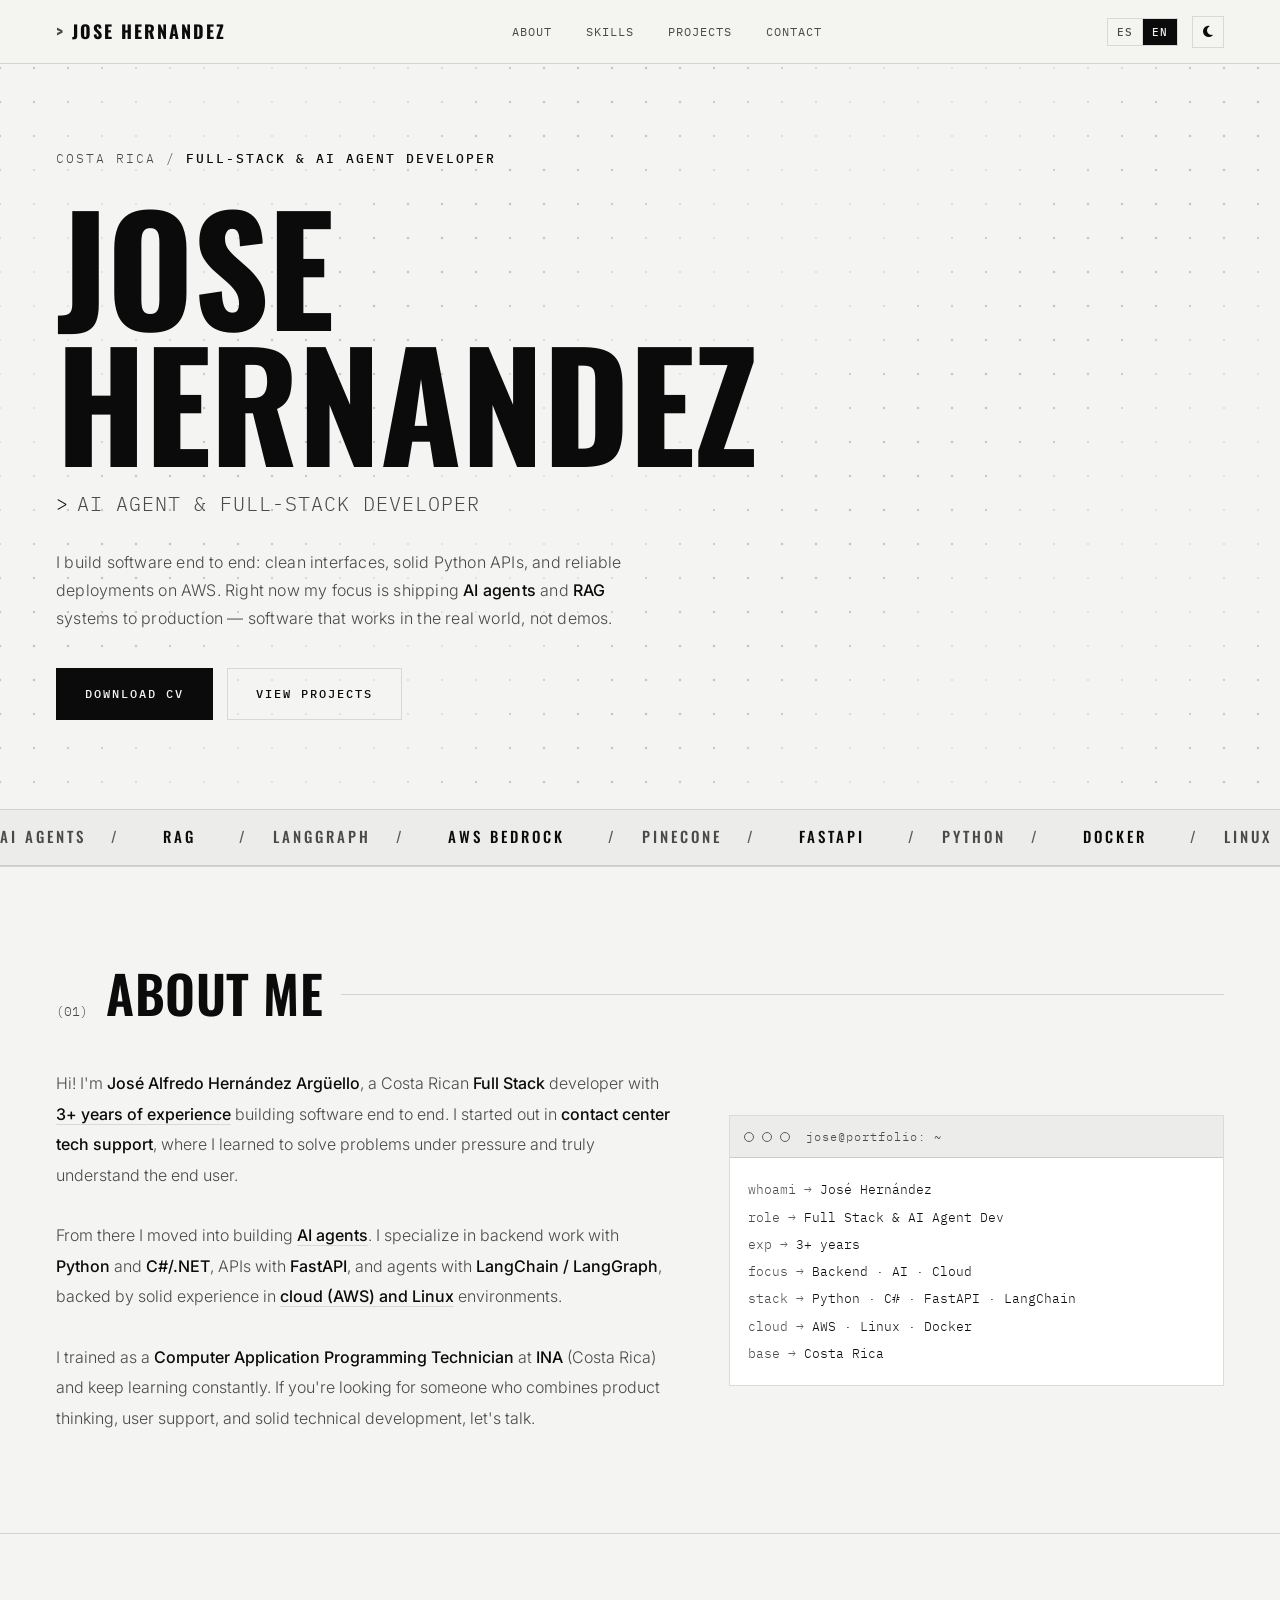
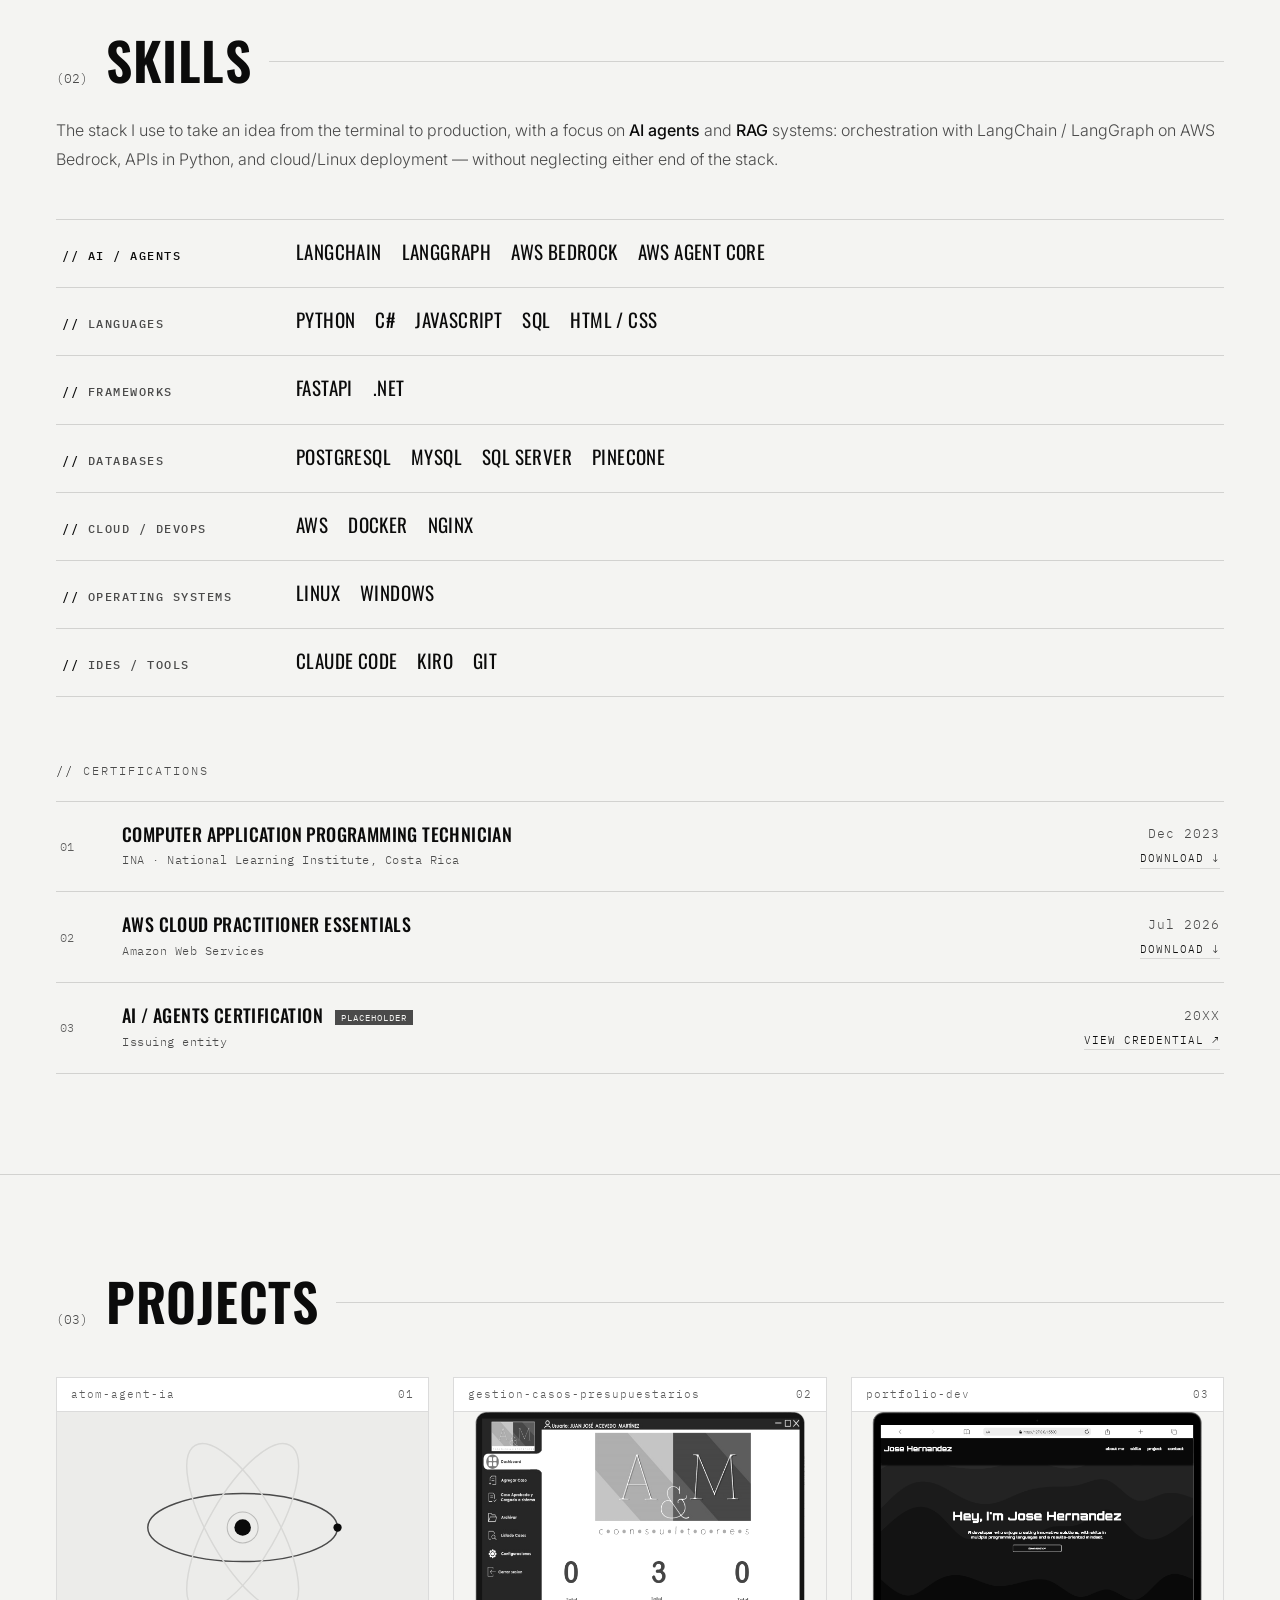
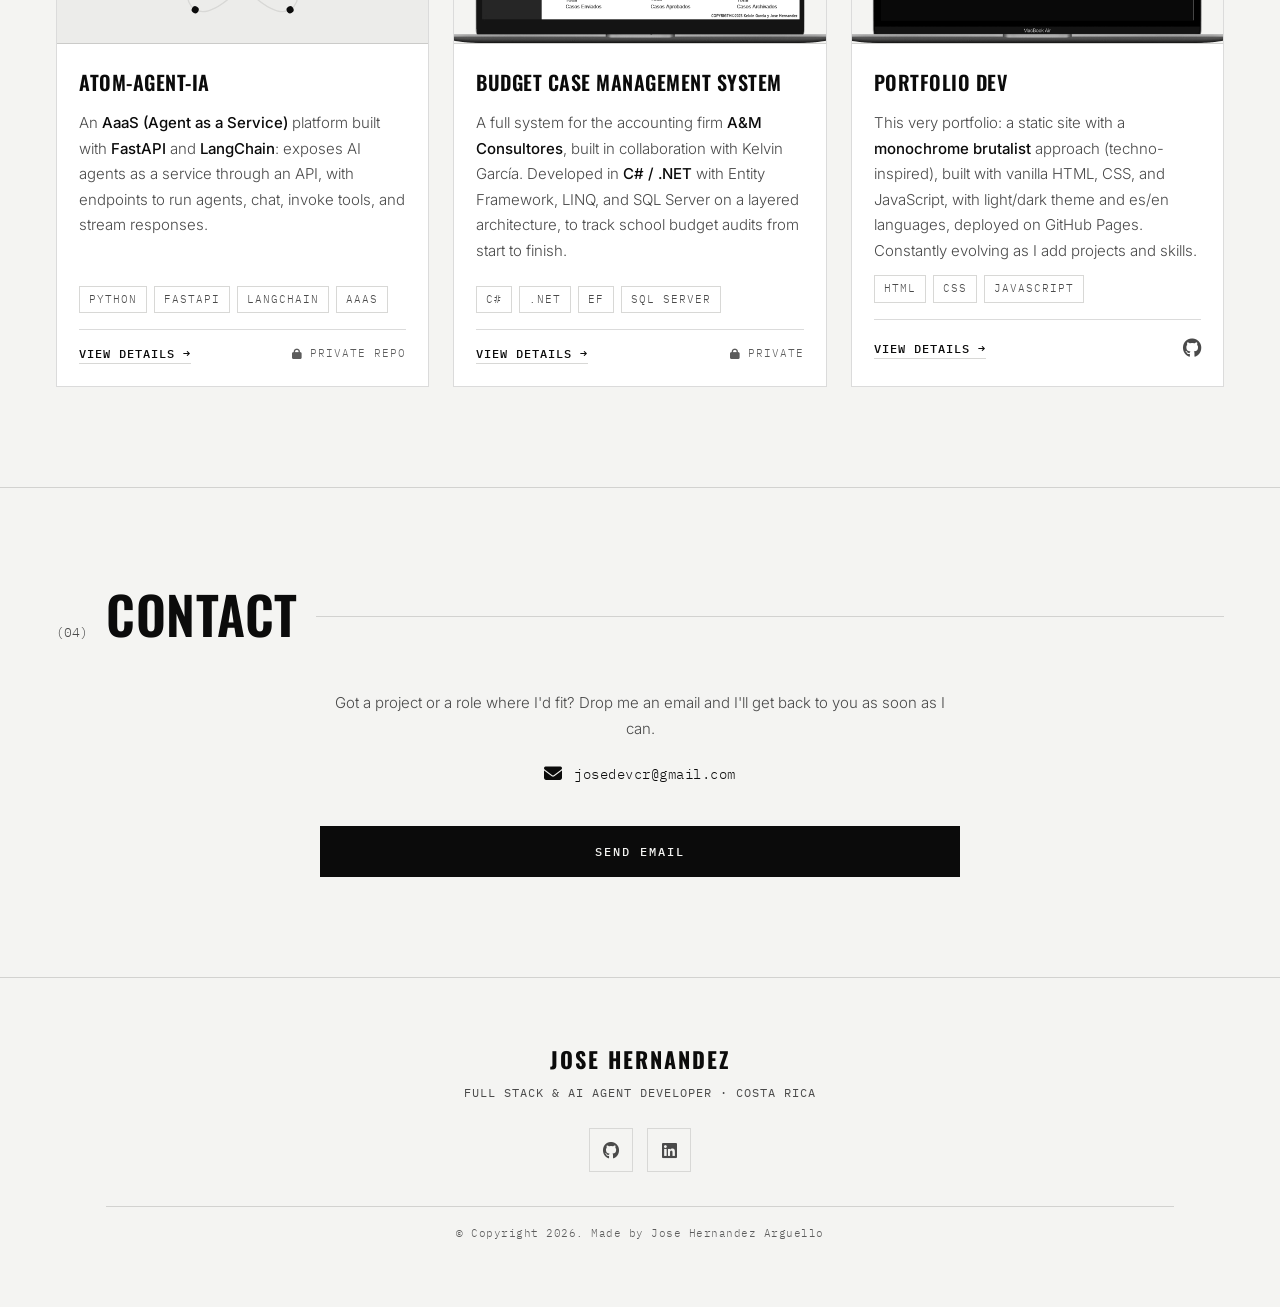
==== commit d51d52f0: "Feat: Rediseño de visualización y responsive + reorganización del proyecto - Tarjetas de proyecto: b" ====
--- a/index.html
+++ b/index.html
@@ -1,10 +1,9 @@
 <!DOCTYPE html>
 <html lang="es">
-
 <head>
     <meta charset="UTF-8">
     <meta name="viewport" content="width=device-width, initial-scale=1.0">
-    <meta name="description"
+    <meta name="description" data-i18n-attr="content:meta.description"
         content="Portfolio de José Alfredo Hernández Argüello, desarrollador Full Stack de Costa Rica con más de 3 años de experiencia en backend, agentes de IA (LangChain, FastAPI) y cloud.">
     <title>Jose Hernandez · Full Stack &amp; AI Agent Developer</title>
     <meta name="facebook-domain-verification" content="4epdpc0fccqcwlxppf7vlva2r5kch0" />
@@ -18,50 +17,65 @@
         integrity="sha512-iecdLmaskl7CVkqkXNQ/ZH/XLlvWZOJyj7Yy7tcenmpD1ypASozpmT/E0iPtmFIB46ZmdtAc9eNBvH0H/ZpiBw=="
         crossorigin="anonymous" referrerpolicy="no-referrer" />
     <link rel="stylesheet" href="https://cdnjs.cloudflare.com/ajax/libs/animate.css/4.1.1/animate.min.css" />
-    <!-- CSS propio al final para que gane sobre Bootstrap -->
     <link rel="stylesheet" href="CSS/index.css">
     <link rel="icon" href="IMG/dev.png">
+    <script>
+        (function () {
+            var t = localStorage.getItem('theme');
+            if (!t) t = window.matchMedia('(prefers-color-scheme: light)').matches ? 'light' : 'dark';
+            document.documentElement.setAttribute('data-theme', t);
+        })();
+    </script>
 </head>
 
 <body>
     <header>
-        <nav class="nav_font" aria-label="Navegación principal">
+        <nav class="nav_font" aria-label="Navegación principal" data-i18n-attr="aria-label:nav.ariaLabel">
             <div class="marca">
                 <a href="#home">Jose Hernandez</a>
             </div>
-            <button type="button" class="checkbtn" id="nav_toggle" aria-expanded="false" aria-controls="nav_lista"
-                aria-label="Abrir menú de navegación">
-                <i class="fa-solid fa-bars" aria-hidden="true"></i>
-            </button>
             <ul class="nav_lista" id="nav_lista">
-                <li class="nav_item"><a class="hvr-overline-from-center" href="#about_me">Sobre Mí</a></li>
-                <li class="nav_item"><a class="hvr-overline-from-center" href="#skills">Habilidades</a></li>
-                <li class="nav_item"><a class="hvr-overline-from-center" href="#project">Proyectos</a></li>
-                <li class="nav_item"><a class="hvr-overline-from-center" href="#contact">Contactos</a></li>
+                <li class="nav_item"><a class="hvr-overline-from-center" href="#about_me" data-i18n="nav.about">Sobre Mí</a></li>
+                <li class="nav_item"><a class="hvr-overline-from-center" href="#skills" data-i18n="nav.skills">Habilidades</a></li>
+                <li class="nav_item"><a class="hvr-overline-from-center" href="#project" data-i18n="nav.projects">Proyectos</a></li>
+                <li class="nav_item"><a class="hvr-overline-from-center" href="#contact" data-i18n="nav.contact">Contactos</a></li>
             </ul>
+            <div class="nav_tools">
+                <div class="lang_switch" role="group" aria-label="Idioma / Language">
+                    <button type="button" class="lang_btn" id="lang_es" data-lang="es" aria-current="true">ES</button>
+                    <button type="button" class="lang_btn" id="lang_en" data-lang="en">EN</button>
+                </div>
+                <button type="button" class="theme_toggle" id="theme_toggle" aria-pressed="false"
+                    aria-label="Cambiar tema claro / oscuro">
+                    <i class="fa-solid fa-sun" aria-hidden="true"></i>
+                </button>
+                <button type="button" class="checkbtn" id="nav_toggle" aria-expanded="false" aria-controls="nav_lista"
+                    aria-label="Abrir menú de navegación" data-i18n-attr="aria-label:nav.openLabel">
+                    <i class="fa-solid fa-bars" aria-hidden="true"></i>
+                </button>
+            </div>
         </nav>
     </header>
     <main id="contenedor_principal">
-        <a href="#home" class="to-top" aria-label="Volver arriba">
-            <i class="fa-solid fa-arrow-up fa-2xl" style="color: #ffffff;" aria-hidden="true"></i>
+        <a href="#home" class="to-top" aria-label="Volver arriba" data-i18n-attr="aria-label:toTop.label">
+            <i class="fa-solid fa-arrow-up fa-2xl" aria-hidden="true"></i>
         </a>
         <section id="home">
             <canvas id="hero_canvas" class="hero_bg" aria-hidden="true"></canvas>
             <div class="container_presentacion animate__fadeInUp">
-                <p class="hero_tag">Costa Rica &nbsp;/&nbsp; <b>Full-Stack &amp; AI Agent Developer</b></p>
+                <p class="hero_tag" data-i18n="hero.tag">Costa Rica &nbsp;/&nbsp; <b>Full-Stack &amp; AI Agent Developer</b></p>
                 <h1 class="name">Jose<br>Hernandez</h1>
-                <p class="hero_role"><span class="prompt">&gt;</span><span id="typewriter"></span><span
-                        class="cursor"></span></p>
-                <p class="present">
-                    Desarrollador <b>full-stack</b> con más de 3 años programando. Hago el frontend, el backend en
-                    Python y el despliegue en AWS. Últimamente, casi todo mi tiempo va a construir <b>agentes de IA</b>
-                    y sistemas <b>RAG</b>.
+                <p class="hero_role"><span class="prompt">&gt;</span><span data-i18n="hero.role">AI Agent &amp; Full-Stack Developer</span></p>
+                <p class="present" data-i18n="hero.present">
+                    Construyo software de punta a punta: interfaces claras, APIs sólidas en Python y despliegues
+                    confiables en AWS. Hoy mi foco es llevar <b>agentes de IA</b> y sistemas <b>RAG</b> de la idea a
+                    producción — software que funciona en el mundo real, no demos.
                 </p>
                 <div class="hero_actions">
                     <a id="btn_cv"
                         href="https://drive.google.com/file/d/1zOFiI6scH-VWHzkvXR-R9mXrCzrMHuZt/view?usp=sharing"
-                        target="_blank" rel="noopener">descargar cv</a>
-                    <a class="btn_ghost" href="#project">ver proyectos</a>
+                        target="_blank" rel="noopener" data-i18n="hero.cvBtn">descargar cv</a>
+                    <a class="btn_ghost" href="#project" data-i18n="hero.projectsBtn">ver proyectos</a>
                 </div>
             </div>
         </section>
@@ -76,19 +90,18 @@
         <section id="about_me">
             <div class="sec-head">
                 <span class="sec-idx">(01)</span>
-                <h2 class="titulo">Sobre Mí</h2>
+                <h2 class="titulo" data-i18n="about.sectionTitle">Sobre Mí</h2>
                 <span class="sec-rule"></span>
             </div>
             <div class="about_grid">
-                <p id="description">
+                <p id="description" data-i18n="about.description">
                     ¡Hola! Soy <strong>José Alfredo Hernández Argüello</strong>, desarrollador <strong>Full
                         Stack</strong> costarricense con <span class="hl">más de 3 años de experiencia</span>
                     construyendo software de extremo a extremo. Empecé brindando <strong>soporte técnico en contact
                         centers</strong>, donde aprendí a resolver problemas bajo presión y a entender de verdad al
                     usuario final.
                     <br><br>
-                    Desde ahí evolucioné hacia el desarrollo de <strong>sistemas omnicanales</strong> y, más
-                    recientemente, a la creación de <span class="hl">agentes de inteligencia artificial</span>. Me
+                    Desde ahí evolucioné hacia la creación de <span class="hl">agentes de inteligencia artificial</span>. Me
                     especializo en backend con <strong>Python</strong> y <strong>C#/.NET</strong>, APIs con
                     <strong>FastAPI</strong> y agentes con <strong>LangChain / LangGraph</strong>, apoyado en un amplio
                     conocimiento de entornos <span class="hl">cloud (AWS) y Linux</span>.
@@ -107,10 +120,10 @@
                                 class="val">José Hernández</span></div>
                         <div class="row_t"><span class="key">role</span><span class="arrow">→</span><span
                                 class="val">Full Stack &amp; AI Agent Dev</span></div>
-                        <div class="row_t"><span class="key">exp</span><span class="arrow">→</span><span class="val">3+
-                                años</span></div>
+                        <div class="row_t"><span class="key">exp</span><span class="arrow">→</span><span class="val"
+                                data-i18n="term.exp.value">3+ años</span></div>
                         <div class="row_t"><span class="key">focus</span><span class="arrow">→</span><span
-                                class="val">Backend · IA · Cloud</span></div>
+                                class="val" data-i18n="term.focus.value">Backend · IA · Cloud</span></div>
                         <div class="row_t"><span class="key">stack</span><span class="arrow">→</span><span
                                 class="val">Python · C# · FastAPI · LangChain</span></div>
                         <div class="row_t"><span class="key">cloud</span><span class="arrow">→</span><span
@@ -124,117 +137,105 @@
         <section id="skills">
             <div class="sec-head">
                 <span class="sec-idx">(02)</span>
-                <h2 class="titulo">Habilidades</h2>
+                <h2 class="titulo" data-i18n="skills.sectionTitle">Habilidades</h2>
                 <span class="sec-rule"></span>
             </div>
-            <p id="description_skills">
+            <p id="description_skills" data-i18n="skills.description">
                 Stack con el que llevo una idea de la terminal a producción, con foco en <b>agentes de IA</b> y
                 sistemas <b>RAG</b>: orquestación con LangChain / LangGraph sobre AWS Bedrock, APIs en Python y
                 despliegue en cloud y Linux — sin descuidar el backend y el frontend de extremo a extremo.
             </p>
             <dl class="stack-list">
                 <div class="stack-row hot">
-                    <dt>IA / Agentes</dt>
+                    <dt data-i18n="skills.category.ai">IA / Agentes</dt>
                     <dd>
                         <span>LangChain</span><span>LangGraph</span><span>AWS Bedrock</span><span>AWS Agent Core</span>
                     </dd>
                 </div>
                 <div class="stack-row">
-                    <dt>Lenguajes</dt>
+                    <dt data-i18n="skills.category.langs">Lenguajes</dt>
                     <dd>
                         <span>Python</span><span>C#</span><span>JavaScript</span><span>SQL</span><span>HTML / CSS</span>
                     </dd>
                 </div>
                 <div class="stack-row">
-                    <dt>Frameworks</dt>
+                    <dt data-i18n="skills.category.frameworks">Frameworks</dt>
                     <dd><span>FastAPI</span><span>.NET</span></dd>
                 </div>
                 <div class="stack-row">
-                    <dt>Bases de datos</dt>
+                    <dt data-i18n="skills.category.databases">Bases de datos</dt>
                     <dd><span>PostgreSQL</span><span>MySQL</span><span>SQL Server</span><span>Pinecone</span></dd>
                 </div>
                 <div class="stack-row">
-                    <dt>Cloud / DevOps</dt>
+                    <dt data-i18n="skills.category.cloud">Cloud / DevOps</dt>
                     <dd><span>AWS</span><span>Docker</span><span>Nginx</span></dd>
                 </div>
                 <div class="stack-row">
-                    <dt>Sistemas Operativos</dt>
+                    <dt data-i18n="skills.category.os">Sistemas Operativos</dt>
                     <dd><span>Linux</span><span>Windows</span></dd>
                 </div>
                 <div class="stack-row">
-                    <dt>IDEs / Herramientas</dt>
-                    <dd><span>Claude Code</span><span>Git</span></dd>
+                    <dt data-i18n="skills.category.tools">IDEs / Herramientas</dt>
+                    <dd><span>Claude Code</span><span>Kiro</span><span>Git</span></dd>
                 </div>
             </dl>
 
-            <h3 class="certs_title">Certificaciones</h3>
+            <h3 class="certs_title" data-i18n="certs.title">Certificaciones</h3>
             <ul class="certs">
                 <li class="cert">
                     <span class="cert__idx">01</span>
                     <div class="cert__main">
-                        <span class="cert__name">Técnico en Programador de Aplicaciones Informáticas</span>
-                        <span class="cert__issuer">INA · Instituto Nacional de Aprendizaje, Costa Rica</span>
-                    </div>
-                    <span class="cert__date">20XX</span>
-                    <span class="cert__cred is-empty">sin credencial online</span>
+                        <span class="cert__name" data-i18n="cert.ina.name">Técnico en Programador de Aplicaciones Informáticas</span>
+                        <span class="cert__issuer" data-i18n="cert.ina.issuer">INA · Instituto Nacional de Aprendizaje, Costa Rica</span>
+                    </div>
+                    <div class="cert__side">
+                        <span class="cert__date" data-i18n="cert.ina.date">Dic 2023</span>
+                        <a class="cert__cred" href="certs/ina-programador-aplicaciones-informaticas-2023.pdf"
+                            download aria-label="Descargar certificación del INA (PDF)"
+                            data-i18n="cert.download" data-i18n-attr="aria-label:cert.ina.downloadLabel">descargar ↓</a>
+                    </div>
                 </li>
-                <li class="cert is-placeholder">
+                <li class="cert">
                     <span class="cert__idx">02</span>
                     <div class="cert__main">
-                        <span class="cert__name">AWS Cloud Essentials <span class="ph">placeholder</span></span>
-                        <span class="cert__issuer">Amazon Web Services</span>
-                    </div>
-                    <span class="cert__date">20XX</span>
-                    <a class="cert__cred" href="#" aria-label="Ver credencial (placeholder)">ver credencial ↗</a>
+                        <span class="cert__name" data-i18n="cert.aws.name">AWS Cloud Practitioner Essentials</span>
+                        <span class="cert__issuer" data-i18n="cert.aws.issuer">Amazon Web Services</span>
+                    </div>
+                    <div class="cert__side">
+                        <span class="cert__date" data-i18n="cert.aws.date">Jul 2026</span>
+                        <a class="cert__cred" href="certs/aws-cloud-practitioner-essentials-2026.pdf"
+                            download aria-label="Descargar certificación de AWS (PDF)"
+                            data-i18n="cert.download" data-i18n-attr="aria-label:cert.aws.downloadLabel">descargar ↓</a>
+                    </div>
                 </li>
                 <li class="cert is-placeholder">
                     <span class="cert__idx">03</span>
                     <div class="cert__main">
-                        <span class="cert__name">Certificación IA / Agentes <span class="ph">placeholder</span></span>
-                        <span class="cert__issuer">Entidad emisora</span>
-                    </div>
-                    <span class="cert__date">20XX</span>
-                    <a class="cert__cred" href="#" aria-label="Ver credencial (placeholder)">ver credencial ↗</a>
+                        <span class="cert__name" data-i18n="cert.placeholder.name">Certificación IA / Agentes <span class="ph">placeholder</span></span>
+                        <span class="cert__issuer" data-i18n="cert.placeholder.issuer">Entidad emisora</span>
+                    </div>
+                    <div class="cert__side">
+                        <span class="cert__date" data-i18n="cert.placeholder.date">20XX</span>
+                        <a class="cert__cred" href="#" aria-label="Ver credencial (placeholder)"
+                            data-i18n="cert.viewCredential" data-i18n-attr="aria-label:cert.placeholder.label">ver credencial ↗</a>
+                    </div>
                 </li>
             </ul>
         </section>
         <section id="project">
             <div class="sec-head">
                 <span class="sec-idx">(03)</span>
-                <h2 class="titulo">Proyectos</h2>
+                <h2 class="titulo" data-i18n="projects.sectionTitle">Proyectos</h2>
                 <span class="sec-rule"></span>
             </div>
             <div class="projects_grid">
 
                 <article class="project_card">
+                    <div class="project_topbar" aria-hidden="true"><span>atom-agent-ia</span><span>01</span></div>
                     <div class="project_media is-anim">
                         <svg class="atom-anim" viewBox="0 0 360 200" xmlns="http://www.w3.org/2000/svg" role="img"
                             focusable="false"
                             aria-label="Núcleo de un agente de IA con electrones orbitando — atom-agent-ia (Agent as a Service)">
-                            <style>
-                                .aai-orbit{fill:none;stroke:#454545;stroke-width:1.4}
-                                .aai-orbit.hi{stroke:#727272}
-                                .aai-electron{fill:#fff}
-                                .aai-core{fill:#fff}
-                                .aai-halo{fill:none;stroke:#fff;stroke-opacity:.22;stroke-width:1}
-                                .aai-pulse{fill:none;stroke:#fff;stroke-width:1.2;opacity:0;transform-box:view-box;transform-origin:180px 100px}
-                                .aai-spin{transform-box:view-box;transform-origin:180px 100px}
-                                .aai-o1{transform:rotate(0deg);animation:aai-s1 9s linear infinite}
-                                .aai-o2{transform:rotate(60deg);animation:aai-s2 12s linear infinite}
-                                .aai-o3{transform:rotate(120deg);animation:aai-s3 15s linear infinite}
-                                @keyframes aai-s1{from{transform:rotate(0deg)}to{transform:rotate(360deg)}}
-                                @keyframes aai-s2{from{transform:rotate(60deg)}to{transform:rotate(420deg)}}
-                                @keyframes aai-s3{from{transform:rotate(120deg)}to{transform:rotate(-240deg)}}
-                                .aai-core{animation:aai-breathe 3.2s ease-in-out infinite}
-                                @keyframes aai-breathe{0%,100%{opacity:1}50%{opacity:.55}}
-                                .aai-pulse{animation:aai-ping 3.6s ease-out infinite}
-                                .aai-pulse.p2{animation-delay:1.8s}
-                                @keyframes aai-ping{0%{transform:scale(.35);opacity:.5}70%{opacity:0}100%{transform:scale(1.75);opacity:0}}
-                                @media (prefers-reduced-motion:reduce){
-                                    .aai-o1,.aai-o2,.aai-o3,.aai-core{animation:none}
-                                    .aai-pulse{display:none}
-                                }
-                            </style>
                             <circle class="aai-pulse" cx="180" cy="100" r="28" />
                             <circle class="aai-pulse p2" cx="180" cy="100" r="28" />
                             <g class="aai-spin aai-o1">
@@ -254,8 +255,8 @@
                         </svg>
                     </div>
                     <div class="project_body">
-                        <h3 class="project_title">atom-agent-ia</h3>
-                        <p class="project_desc">
+                        <h3 class="project_title" data-i18n="proj.atom.title">atom-agent-ia</h3>
+                        <p class="project_desc" data-i18n="proj.atom.desc">
                             Plataforma <strong>AaaS (Agent as a Service)</strong> construida con <strong>FastAPI</strong>
                             y <strong>LangChain</strong>: expone agentes de IA como servicio a través de una API, con
                             endpoints para ejecutar agentes, chatear, invocar herramientas y transmitir respuestas en
@@ -265,19 +266,23 @@
                             <span>Python</span><span>FastAPI</span><span>LangChain</span><span>AaaS</span>
                         </div>
                         <div class="project_links">
-                            <span class="project_private"><i class="fa-solid fa-lock"></i> Repo privado</span>
+                            <a href="projects/atom-agent-ia/index.html" class="detail_link" data-i18n="projects.detailLink"
+                                data-i18n-project-link="atom-agent-ia">Ver detalle →</a>
+                            <span class="project_private"><i class="fa-solid fa-lock"></i> <span
+                                    data-i18n="proj.atom.private">Repo privado</span></span>
                         </div>
                     </div>
                 </article>
 
                 <article class="project_card">
+                    <div class="project_topbar" aria-hidden="true"><span>gestion-casos-presupuestarios</span><span>02</span></div>
                     <div class="project_media">
-                        <img src="IMG/mobile sis.png"
+                        <img src="IMG/gestion-casos-presupuestarios-cover.png"
                             alt="Dashboard del sistema de Gestión de Casos Presupuestarios de A y M Consultores">
                     </div>
                     <div class="project_body">
-                        <h3 class="project_title">Gestión de Casos Presupuestarios</h3>
-                        <p class="project_desc">
+                        <h3 class="project_title" data-i18n="proj.casos.title">Gestión de Casos Presupuestarios</h3>
+                        <p class="project_desc" data-i18n="proj.casos.desc">
                             Sistema integral para la oficina contable <strong>A&amp;M Consultores</strong>, en
                             colaboración con Kelvin García. Desarrollado en <strong>C# / .NET</strong> con Entity
                             Framework, LINQ y SQL Server bajo arquitectura por capas, para el seguimiento de auditorías
@@ -287,28 +292,34 @@
                             <span>C#</span><span>.NET</span><span>EF</span><span>SQL Server</span>
                         </div>
                         <div class="project_links">
-                            <span class="project_private"><i class="fa-solid fa-lock"></i> Privado</span>
+                            <a href="projects/gestion-casos-presupuestarios/index.html" class="detail_link" data-i18n="projects.detailLink"
+                                data-i18n-project-link="gestion-casos-presupuestarios">Ver detalle →</a>
+                            <span class="project_private"><i class="fa-solid fa-lock"></i> <span
+                                    data-i18n="proj.casos.private">Privado</span></span>
                         </div>
                     </div>
                 </article>
 
                 <article class="project_card">
+                    <div class="project_topbar" aria-hidden="true"><span>portfolio-dev</span><span>03</span></div>
                     <div class="project_media">
-                        <img src="IMG/mobile (6).png" alt="Vista de escritorio del portfolio de Jose Hernandez">
+                        <img src="IMG/portfolio-dev-cover.png" alt="Vista de escritorio del portfolio de Jose Hernandez">
                     </div>
                     <div class="project_body">
-                        <h3 class="project_title">Portfolio Dev</h3>
-                        <p class="project_desc">
+                        <h3 class="project_title" data-i18n="proj.portfolio.title">Portfolio Dev</h3>
+                        <p class="project_desc" data-i18n="proj.portfolio.desc">
                             Este mismo portfolio: un sitio estático con enfoque <strong>brutalista monocromo</strong>
                             (inspiración techno), construido con HTML, CSS y JavaScript vanilla y desplegado en GitHub
                             Pages. En evolución constante conforme sumo proyectos y habilidades.
                         </p>
                         <div class="project_tags">
-                            <span>HTML</span><span>CSS</span><span>JavaScript</span><span>Bootstrap</span>
+                            <span>HTML</span><span>CSS</span><span>JavaScript</span>
                         </div>
                         <div class="project_links">
+                            <a href="projects/portfolio-dev/index.html" class="detail_link" data-i18n="projects.detailLink"
+                                data-i18n-project-link="portfolio-dev">Ver detalle →</a>
                             <a href="https://github.com/joseaha/joseaha.github.io" target="_blank"
-                                aria-label="Ver portfolio en GitHub"><i class="fa-brands fa-github"></i></a>
+                                aria-label="Ver portfolio en GitHub" data-i18n-attr="aria-label:proj.portfolio.githubLabel"><i class="fa-brands fa-github"></i></a>
                         </div>
                     </div>
                 </article>
@@ -316,40 +327,26 @@
             </div>
         </section>
         <section id="contact">
+            <div class="sec-head">
+                <span class="sec-idx">(04)</span>
+                <h2 class="titulo" data-i18n="contact.sectionTitle">Contacto</h2>
+                <span class="sec-rule"></span>
+            </div>
             <div class="contact_inner">
-                <div class="sec-head">
-                    <span class="sec-idx">(04)</span>
-                    <h2 class="titulo">Contacto</h2>
-                    <span class="sec-rule"></span>
-                </div>
-                <p class="contact_lead">Sentite libre de contactarme mediante el formulario y te responderé a la
-                    brevedad posible.</p>
-                <p class="contact_mail">
-                    <i class="fa-regular fa-envelope" aria-hidden="true"></i>
+                <p class="contact_lead" data-i18n="contact.lead">¿Tienes un proyecto o una vacante donde encaje? Escríbeme y te
+                    responderé a la brevedad posible.</p>
+                <div class="contact_mail">
+                    <i class="fa-solid fa-envelope" aria-hidden="true"></i>
                     <span>josedevcr@gmail.com</span>
-                </p>
-                <form class="contact_form" action="https://formsubmit.co/josedevcr@gmail.com" method="POST">
-                    <div class="field">
-                        <label for="name">Nombre</label>
-                        <input id="name" name="name" type="text">
-                    </div>
-                    <div class="field">
-                        <label for="mail">Correo electrónico</label>
-                        <input type="email" name="email" id="mail">
-                    </div>
-                    <div class="field">
-                        <label for="message">Mensaje</label>
-                        <textarea id="message" name="message" rows="4"></textarea>
-                    </div>
-                    <button id="btnForm" type="submit">Enviar</button>
-                </form>
+                </div>
+                <a class="contact_btn" href="mailto:josedevcr@gmail.com" data-i18n="contact.mailBtn">Enviar correo</a>
             </div>
         </section>
     </main>
     <footer>
         <div class="footer_inner">
             <p class="footer_name">Jose Hernandez</p>
-            <p class="footer_tagline">Full Stack &amp; AI Agent Developer · Costa Rica</p>
+            <p class="footer_tagline" data-i18n="footer.tagline">Full Stack &amp; AI Agent Developer · Costa Rica</p>
             <div class="footer_socials">
                 <a href="https://github.com/joseaha" aria-label="GitHub" class="footer_social_link">
                     <i class="fa-brands fa-github" aria-hidden="true"></i>
@@ -358,19 +355,14 @@
                     class="footer_social_link">
                     <i class="fa-brands fa-linkedin" aria-hidden="true"></i>
                 </a>
-                <a href="https://www.facebook.com/jose.jh.jaha" aria-label="Facebook" class="footer_social_link">
-                    <i class="fa-brands fa-square-facebook" aria-hidden="true"></i>
-                </a>
-                <a href="https://www.instagram.com/jose_hernandezupa/" aria-label="Instagram"
-                    class="footer_social_link">
-                    <i class="fa-brands fa-instagram" aria-hidden="true"></i>
-                </a>
             </div>
             <hr class="footer_hr">
-            <p class="footer_copy">© Copyright 2026. Hecho por Jose Hernandez Arguello</p>
+            <p class="footer_copy" data-i18n="footer.copy">© Copyright 2026. Hecho por Jose Hernandez Arguello</p>
         </div>
     </footer>
 </body>
+<script src="JS/i18n.js"></script>
+<script src="JS/theme.js"></script>
 <script src="JS/index.js"></script>
 
 </html>
--- a/CSS/index.css
+++ b/CSS/index.css
@@ -9,18 +9,38 @@
     --font-body: 'Inter', system-ui, sans-serif;
     --font-mono: 'IBM Plex Mono', 'Consolas', monospace;
 
-    /* monocromo */
+    --maxw: 1180px;
+    --pad: clamp(20px, 5vw, 56px);
+    --nav-h: 64px;
+}
+
+/* monocromo — oscuro (por defecto) */
+:root,
+[data-theme="dark"] {
     --bg: #0b0b0b;
+    --bg-rgb: 11, 11, 11;
     --surface: #141414;
     --surface-2: #171717;
     --fg: #ffffff;
+    --fg-rgb: 255, 255, 255;
     --muted: #8f8f8f;
     --muted-2: #7a7a7a;
     --line: rgba(255, 255, 255, 0.14);
     --line-2: #262626;
-
-    --maxw: 1180px;
-    --pad: clamp(20px, 5vw, 56px);
+}
+
+/* monocromo — claro (mismo lenguaje visual, sin acentos de color) */
+[data-theme="light"] {
+    --bg: #f4f4f2;
+    --bg-rgb: 244, 244, 242;
+    --surface: #ffffff;
+    --surface-2: #ececea;
+    --fg: #0b0b0b;
+    --fg-rgb: 11, 11, 11;
+    --muted: #4a4a4a;
+    --muted-2: #5c5c5c;
+    --line: rgba(0, 0, 0, 0.14);
+    --line-2: #d8d8d6;
 }
 
 *,
@@ -42,11 +62,17 @@
     line-height: 1.6;
     -webkit-font-smoothing: antialiased;
     text-rendering: optimizeLegibility;
+    transition: background-color .25s ease, color .25s ease;
 }
 
 a {
     color: inherit;
     text-decoration: none;
+}
+
+img {
+    max-width: 100%;
+    height: auto;
 }
 
 strong,
@@ -88,9 +114,9 @@
     left: 0;
     z-index: 20;
     width: 100%;
-    min-height: 64px;
+    min-height: var(--nav-h);
     padding: 0 var(--pad);
-    background-color: rgba(11, 11, 11, 0.86);
+    background-color: rgba(var(--bg-rgb), 0.86);
     backdrop-filter: blur(8px);
     -webkit-backdrop-filter: blur(8px);
     border-bottom: 1px solid var(--line);
@@ -145,6 +171,58 @@
     position: relative;
     display: inline-block;
     padding: 8px 2px;
+}
+
+/* controles del nav: idioma + tema + hamburguesa */
+.nav_tools {
+    display: flex;
+    align-items: center;
+    gap: 14px;
+}
+
+.lang_switch {
+    display: flex;
+    border: 1px solid var(--line-2);
+}
+
+.lang_btn {
+    background: none;
+    border: none;
+    padding: 6px 9px;
+    font-family: var(--font-mono);
+    font-size: 11px;
+    font-weight: 500;
+    letter-spacing: 1px;
+    color: var(--muted);
+    cursor: pointer;
+    transition: background-color .2s, color .2s;
+}
+
+.lang_btn + .lang_btn {
+    border-left: 1px solid var(--line-2);
+}
+
+.lang_btn[aria-current="true"] {
+    color: var(--bg);
+    background-color: var(--fg);
+}
+
+.theme_toggle {
+    display: inline-flex;
+    align-items: center;
+    justify-content: center;
+    width: 32px;
+    height: 32px;
+    background: none;
+    border: 1px solid var(--line-2);
+    color: var(--fg);
+    font-size: 13px;
+    cursor: pointer;
+    transition: border-color .2s;
+}
+
+.theme_toggle:hover {
+    border-color: var(--fg);
 }
 
 /* botón hamburguesa accesible */
@@ -159,7 +237,7 @@
     cursor: pointer;
 }
 
-@media (max-width: 768px) {
+@media (max-width: 900px) {
     .checkbtn {
         display: inline-flex;
     }
@@ -170,12 +248,13 @@
         justify-content: center;
         gap: 42px;
         width: 100%;
-        height: calc(100vh - 64px);
-        top: 64px;
+        height: calc(100vh - var(--nav-h));
+        height: calc(100dvh - var(--nav-h));
+        top: var(--nav-h);
         left: -100%;
         text-align: center;
         transition: left .35s ease;
-        background-color: rgba(11, 11, 11, 0.98);
+        background-color: rgba(var(--bg-rgb), 0.98);
         border-top: 1px solid var(--line);
     }
 
@@ -218,6 +297,7 @@
     position: relative;
     overflow: hidden;
     min-height: 90vh;
+    min-height: 90dvh;
     display: flex;
     align-items: center;
     padding: 120px var(--pad) 60px;
@@ -286,22 +366,6 @@
     margin-right: 8px;
 }
 
-.cursor {
-    display: inline-block;
-    width: 10px;
-    height: 1em;
-    margin-left: 3px;
-    background: var(--fg);
-    vertical-align: -2px;
-    animation: blink 1.1s steps(2, start) infinite;
-}
-
-@keyframes blink {
-    50% {
-        opacity: 0;
-    }
-}
-
 .present {
     color: var(--muted);
     font-size: 16px;
@@ -522,9 +586,7 @@
 }
 
 .terminal_body .row_t {
-    white-space: nowrap;
-    overflow: hidden;
-    text-overflow: ellipsis;
+    overflow-wrap: break-word;
 }
 
 .terminal_body .key {
@@ -540,7 +602,7 @@
     color: var(--fg);
 }
 
-@media (max-width: 820px) {
+@media (max-width: 900px) {
     .about_grid {
         grid-template-columns: 1fr;
         gap: 36px;
@@ -638,10 +700,10 @@
 }
 
 .stack-row.hot dd span {
-    color: #fff;
-}
-
-@media (max-width: 620px) {
+    color: var(--fg);
+}
+
+@media (max-width: 640px) {
     .stack-row {
         grid-template-columns: 1fr;
         gap: 12px;
@@ -679,7 +741,7 @@
 
 .cert {
     display: grid;
-    grid-template-columns: 40px 1fr auto auto;
+    grid-template-columns: 40px 1fr auto;
     align-items: center;
     gap: 22px;
     padding: 22px 4px;
@@ -736,12 +798,19 @@
     letter-spacing: 0.5px;
 }
 
+/* fecha + credencial agrupadas en una sola columna derecha */
+.cert__side {
+    display: flex;
+    flex-direction: column;
+    align-items: flex-end;
+    gap: 5px;
+}
+
 .cert__date {
     font-family: var(--font-mono);
     font-size: 13px;
     color: var(--muted);
     letter-spacing: 1px;
-    white-space: nowrap;
 }
 
 .cert__cred {
@@ -752,7 +821,6 @@
     color: var(--fg);
     border-bottom: 1px solid var(--line-2);
     transition: border-color .2s;
-    white-space: nowrap;
 }
 
 .cert__cred:hover {
@@ -765,19 +833,21 @@
     text-transform: none;
 }
 
-@media (max-width: 680px) {
+@media (max-width: 640px) {
     .cert {
         grid-template-columns: 28px 1fr;
         gap: 8px 14px;
     }
 
+    .cert__side {
+        grid-column: 2;
+        flex-direction: row;
+        align-items: baseline;
+        gap: 16px;
+    }
+
     .cert__date {
-        grid-column: 2;
         font-size: 11px;
-    }
-
-    .cert__cred {
-        grid-column: 2;
     }
 }
 
@@ -804,7 +874,7 @@
     }
 }
 
-@media (max-width: 600px) {
+@media (max-width: 640px) {
     .projects_grid {
         grid-template-columns: 1fr;
         max-width: 440px;
@@ -825,12 +895,33 @@
     transform: translateY(-4px);
 }
 
+/* barra superior de la tarjeta: slug + índice, unifica las 3 tarjetas */
+.project_topbar {
+    display: flex;
+    align-items: center;
+    justify-content: space-between;
+    gap: 12px;
+    padding: 8px 14px;
+    border-bottom: 1px solid var(--line);
+    font-family: var(--font-mono);
+    font-size: 11px;
+    letter-spacing: 1px;
+    color: var(--muted-2);
+    background: var(--surface);
+}
+
+.project_topbar span {
+    overflow: hidden;
+    text-overflow: ellipsis;
+    white-space: nowrap;
+}
+
 .project_media {
     position: relative;
-    height: 176px;
+    aspect-ratio: 16 / 10;
     overflow: hidden;
     border-bottom: 1px solid var(--line);
-    background: #000;
+    background: var(--bg);
 }
 
 .project_media img {
@@ -860,6 +951,38 @@
     height: 100%;
 }
 
+/* atom-agent-ia: núcleo orbital animado */
+.aai-orbit { fill: none; stroke: var(--line-2); stroke-width: 1.4; }
+.aai-orbit.hi { stroke: var(--muted); }
+.aai-electron { fill: var(--fg); }
+.aai-core { fill: var(--fg); animation: aai-breathe 3.2s ease-in-out infinite; }
+.aai-halo { fill: none; stroke: var(--fg); stroke-opacity: .22; stroke-width: 1; }
+.aai-pulse {
+    fill: none;
+    stroke: var(--fg);
+    stroke-width: 1.2;
+    opacity: 0;
+    transform-box: view-box;
+    transform-origin: 180px 100px;
+    animation: aai-ping 3.6s ease-out infinite;
+}
+.aai-pulse.p2 { animation-delay: 1.8s; }
+.aai-spin { transform-box: view-box; transform-origin: 180px 100px; }
+.aai-o1 { transform: rotate(0deg); animation: aai-s1 9s linear infinite; }
+.aai-o2 { transform: rotate(60deg); animation: aai-s2 12s linear infinite; }
+.aai-o3 { transform: rotate(120deg); animation: aai-s3 15s linear infinite; }
+
+@keyframes aai-s1 { from { transform: rotate(0deg); } to { transform: rotate(360deg); } }
+@keyframes aai-s2 { from { transform: rotate(60deg); } to { transform: rotate(420deg); } }
+@keyframes aai-s3 { from { transform: rotate(120deg); } to { transform: rotate(-240deg); } }
+@keyframes aai-breathe { 0%, 100% { opacity: 1; } 50% { opacity: .55; } }
+@keyframes aai-ping { 0% { transform: scale(.35); opacity: .5; } 70% { opacity: 0; } 100% { transform: scale(1.75); opacity: 0; } }
+
+@media (prefers-reduced-motion: reduce) {
+    .aai-o1, .aai-o2, .aai-o3, .aai-core { animation: none; }
+    .aai-pulse { display: none; }
+}
+
 .project_body {
     display: flex;
     flex-direction: column;
@@ -881,7 +1004,7 @@
 .project_desc {
     font-family: var(--font-body);
     font-weight: 300;
-    font-size: 13.5px;
+    font-size: 15px;
     line-height: 1.7;
     color: var(--muted);
     margin: 0;
@@ -901,7 +1024,7 @@
 
 .project_tags span {
     font-family: var(--font-mono);
-    font-size: 10px;
+    font-size: 11px;
     letter-spacing: 1px;
     text-transform: uppercase;
     color: var(--muted);
@@ -912,6 +1035,7 @@
 .project_links {
     display: flex;
     align-items: center;
+    justify-content: space-between;
     gap: 16px;
     margin-top: 4px;
     padding-top: 14px;
@@ -926,6 +1050,22 @@
 
 .project_links a:hover {
     color: var(--fg);
+}
+
+.project_links a.detail_link {
+    font-family: var(--font-mono);
+    font-size: 12px;
+    font-weight: 500;
+    letter-spacing: 1px;
+    text-transform: uppercase;
+    color: var(--fg);
+    border-bottom: 1px solid var(--line-2);
+    transition: border-color .2s;
+}
+
+.project_links a.detail_link:hover {
+    color: var(--fg);
+    border-color: var(--fg);
 }
 
 .project_private {
@@ -975,63 +1115,17 @@
     font-size: 18px;
 }
 
-#contact span {
+.contact_mail span {
     color: var(--fg);
     font-size: 14px;
     font-family: var(--font-mono);
     letter-spacing: 0.5px;
 }
 
-.contact_form {
-    display: flex;
-    flex-direction: column;
-    gap: 20px;
-}
-
-.field {
-    display: flex;
-    flex-direction: column;
-    gap: 8px;
-}
-
-#contact label {
-    font-size: 12px;
-    font-family: var(--font-mono);
-    font-weight: 400;
-    color: var(--muted);
-    letter-spacing: 1px;
-    text-transform: uppercase;
-}
-
-#contact input,
-#contact textarea {
+.contact_btn {
+    display: block;
     width: 100%;
-    display: block;
-    padding: 12px 14px;
-    background-color: var(--surface);
-    color: var(--fg);
-    font-size: 14px;
-    font-family: var(--font-body);
-    border: 1px solid var(--line-2);
-    border-radius: 0;
-    transition: border-color 0.2s;
-}
-
-#contact textarea {
-    resize: vertical;
-    min-height: 96px;
-}
-
-#contact input:focus,
-#contact textarea:focus {
-    background-color: var(--surface-2);
-    border-color: var(--fg);
-    outline: none;
-    box-shadow: none;
-}
-
-#contact button {
-    width: 100%;
+    text-align: center;
     color: var(--bg);
     font-size: 12px;
     font-family: var(--font-mono);
@@ -1042,12 +1136,11 @@
     border: 1px solid var(--fg);
     border-radius: 0;
     padding: 15px;
-    margin-top: 6px;
     cursor: pointer;
     transition: background-color 0.2s, color 0.2s;
 }
 
-#contact button:hover {
+.contact_btn:hover {
     background-color: transparent;
     color: var(--fg);
 }
@@ -1163,9 +1256,10 @@
 /* ****************************** */
 /* responsive fino                 */
 /* ****************************** */
-@media (max-width: 600px) {
+@media (max-width: 640px) {
     #home {
         min-height: 82vh;
+        min-height: 82dvh;
         padding-top: 100px;
     }
 
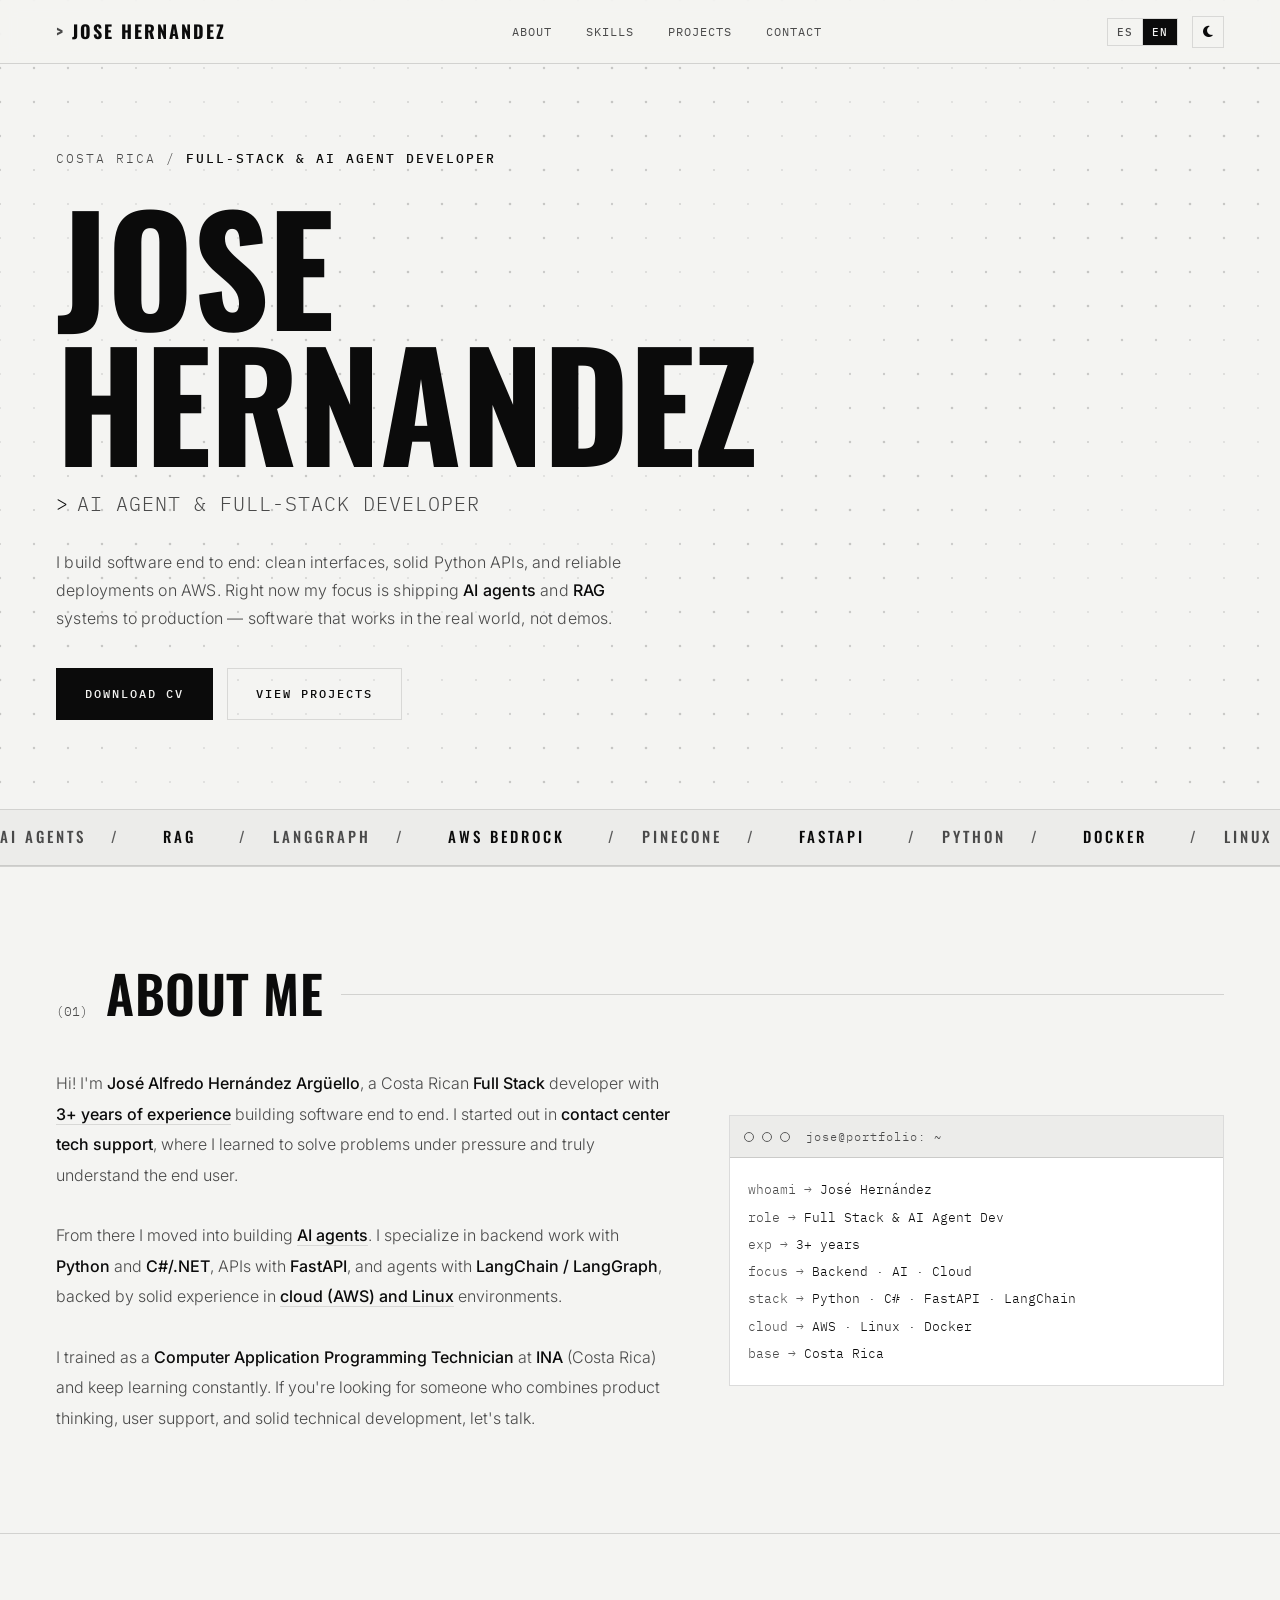
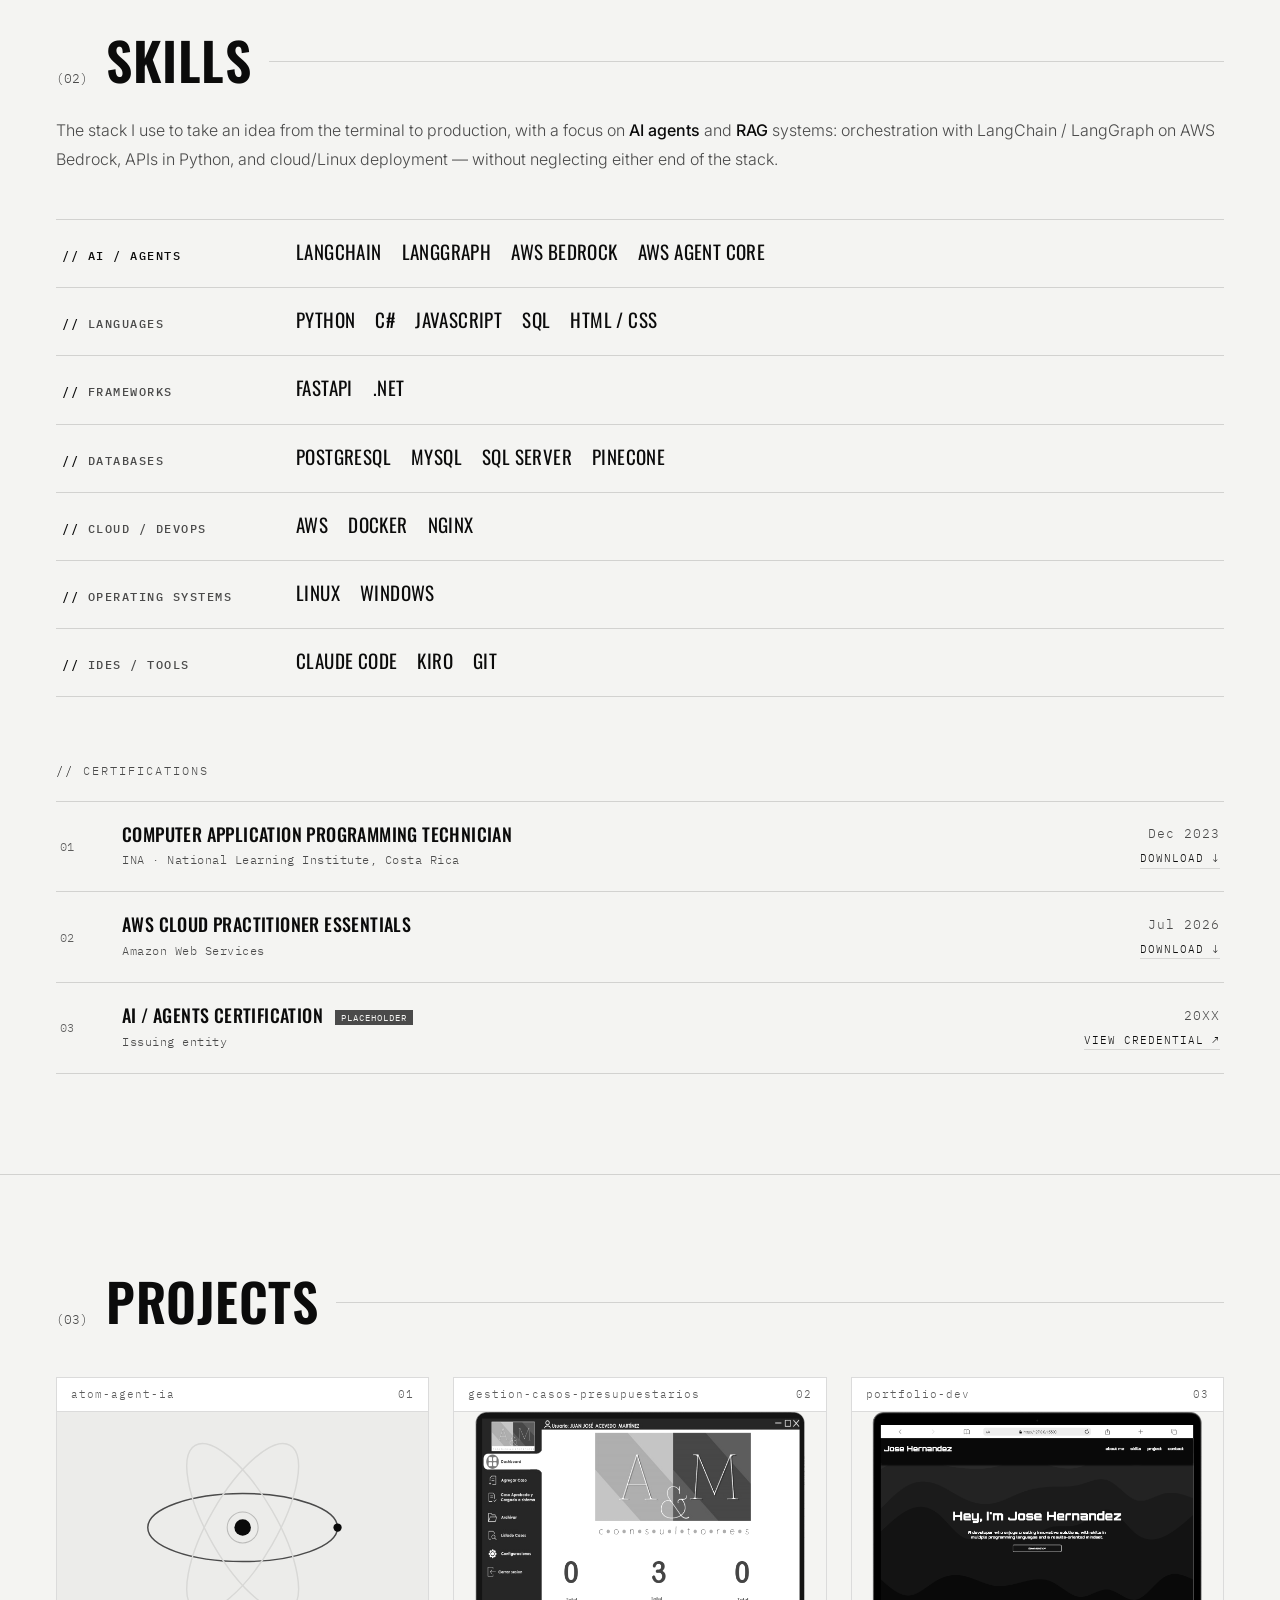
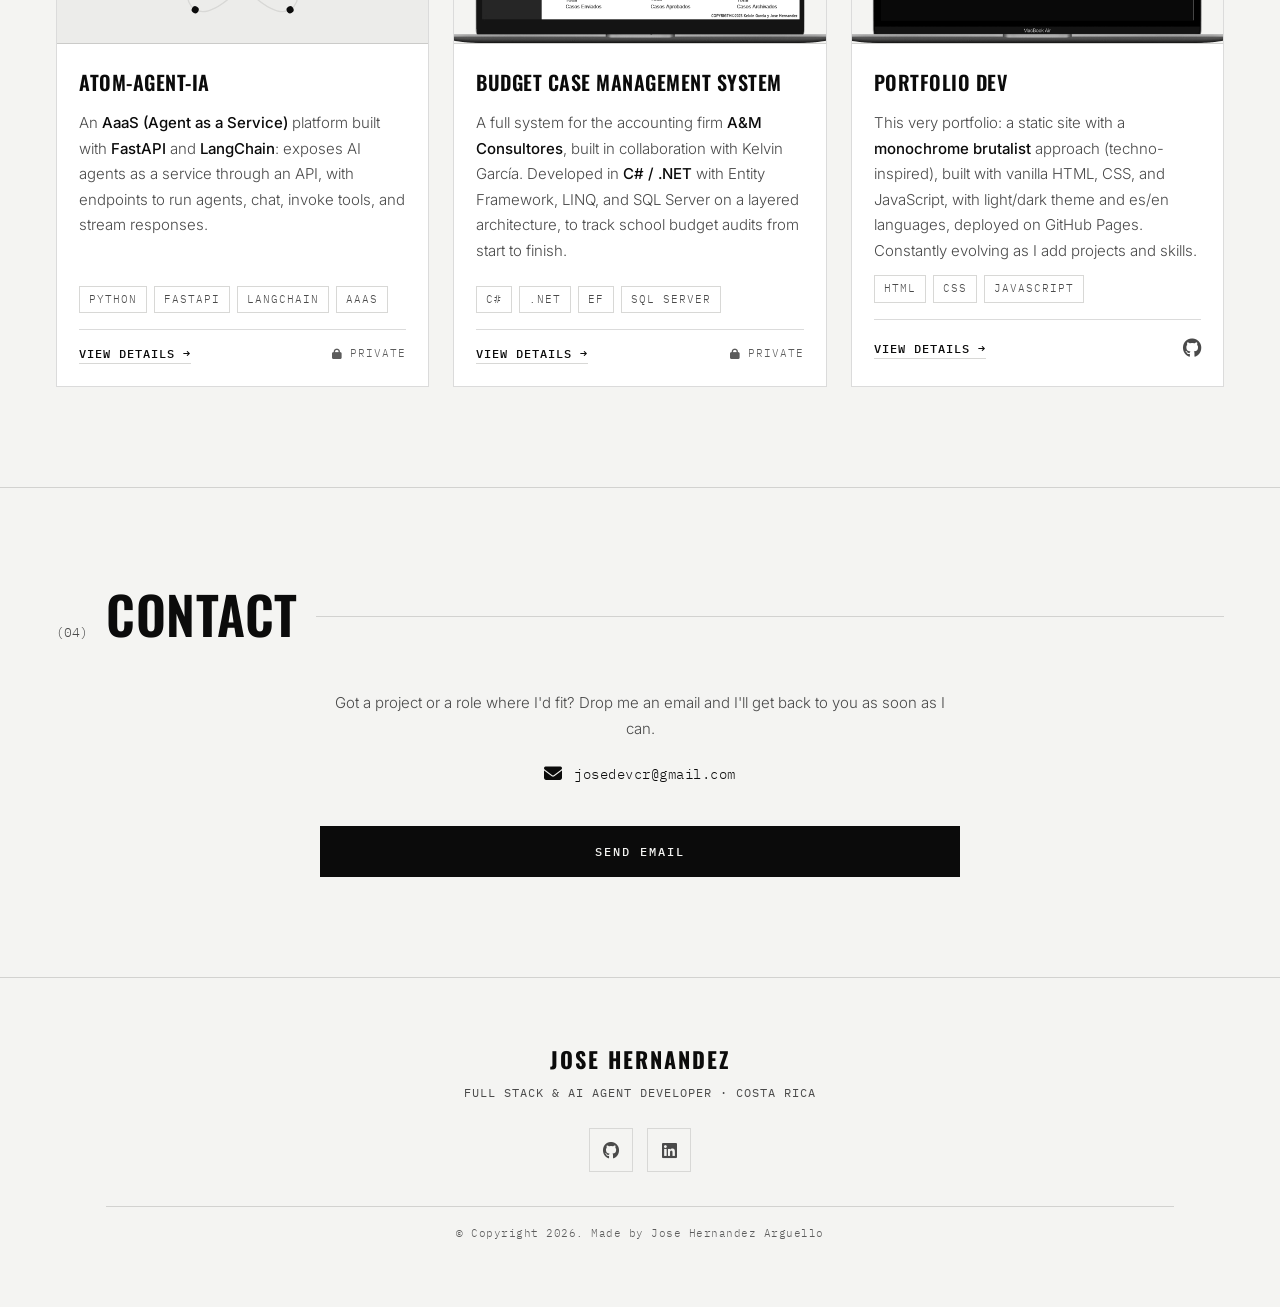
==== commit 04a1085a: "Fix: Tarjetas de proyecto — slug truncado, links en una línea y títulos balanceados - El índice de l" ====
--- a/index.html
+++ b/index.html
@@ -269,7 +269,7 @@
                             <a href="projects/atom-agent-ia/index.html" class="detail_link" data-i18n="projects.detailLink"
                                 data-i18n-project-link="atom-agent-ia">Ver detalle →</a>
                             <span class="project_private"><i class="fa-solid fa-lock"></i> <span
-                                    data-i18n="proj.atom.private">Repo privado</span></span>
+                                    data-i18n="proj.atom.private">Privado</span></span>
                         </div>
                     </div>
                 </article>
--- a/CSS/index.css
+++ b/CSS/index.css
@@ -916,6 +916,10 @@
     white-space: nowrap;
 }
 
+.project_topbar span:last-child {
+    flex-shrink: 0;
+}
+
 .project_media {
     position: relative;
     aspect-ratio: 16 / 10;
@@ -999,6 +1003,7 @@
     text-transform: uppercase;
     color: var(--fg);
     margin: 0;
+    text-wrap: balance;
 }
 
 .project_desc {
@@ -1036,10 +1041,16 @@
     display: flex;
     align-items: center;
     justify-content: space-between;
-    gap: 16px;
+    flex-wrap: wrap;
+    gap: 8px 16px;
     margin-top: 4px;
     padding-top: 14px;
     border-top: 1px solid var(--line);
+}
+
+.project_links .detail_link,
+.project_links .project_private {
+    white-space: nowrap;
 }
 
 .project_links a {
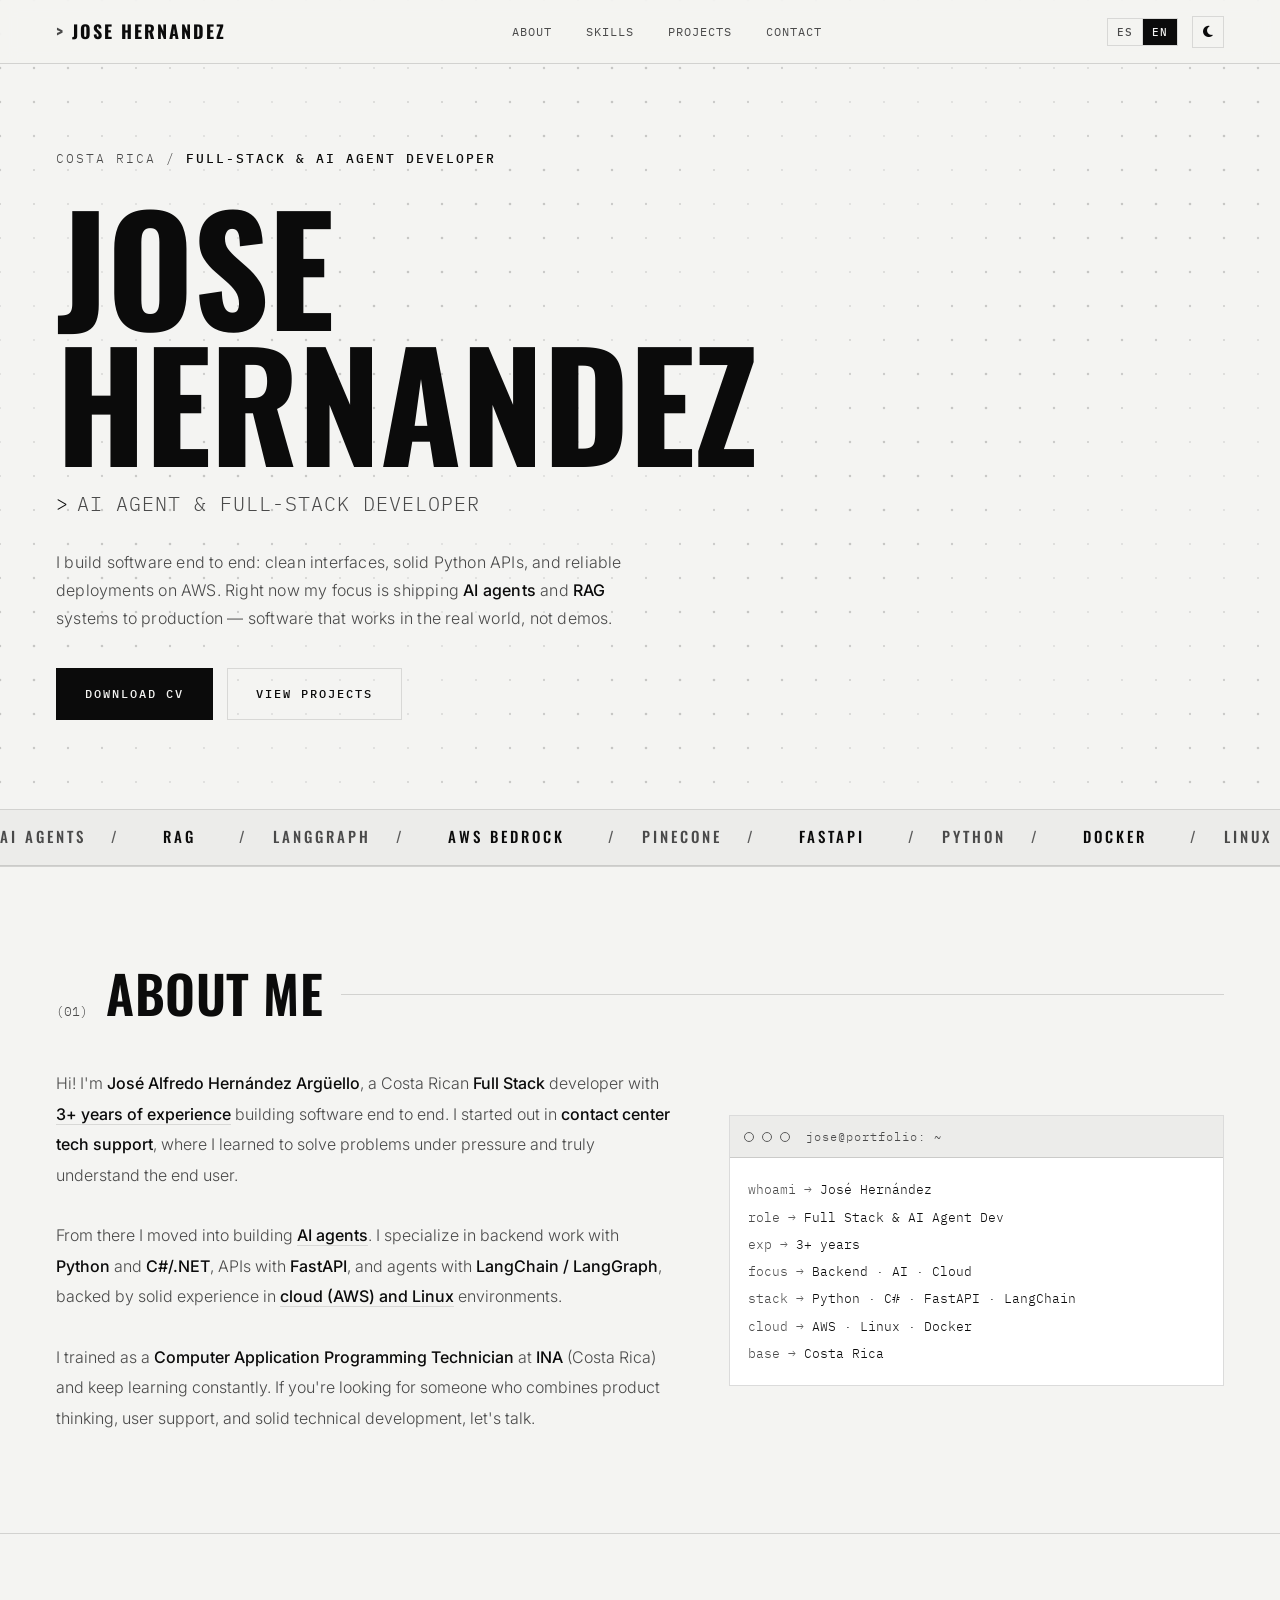
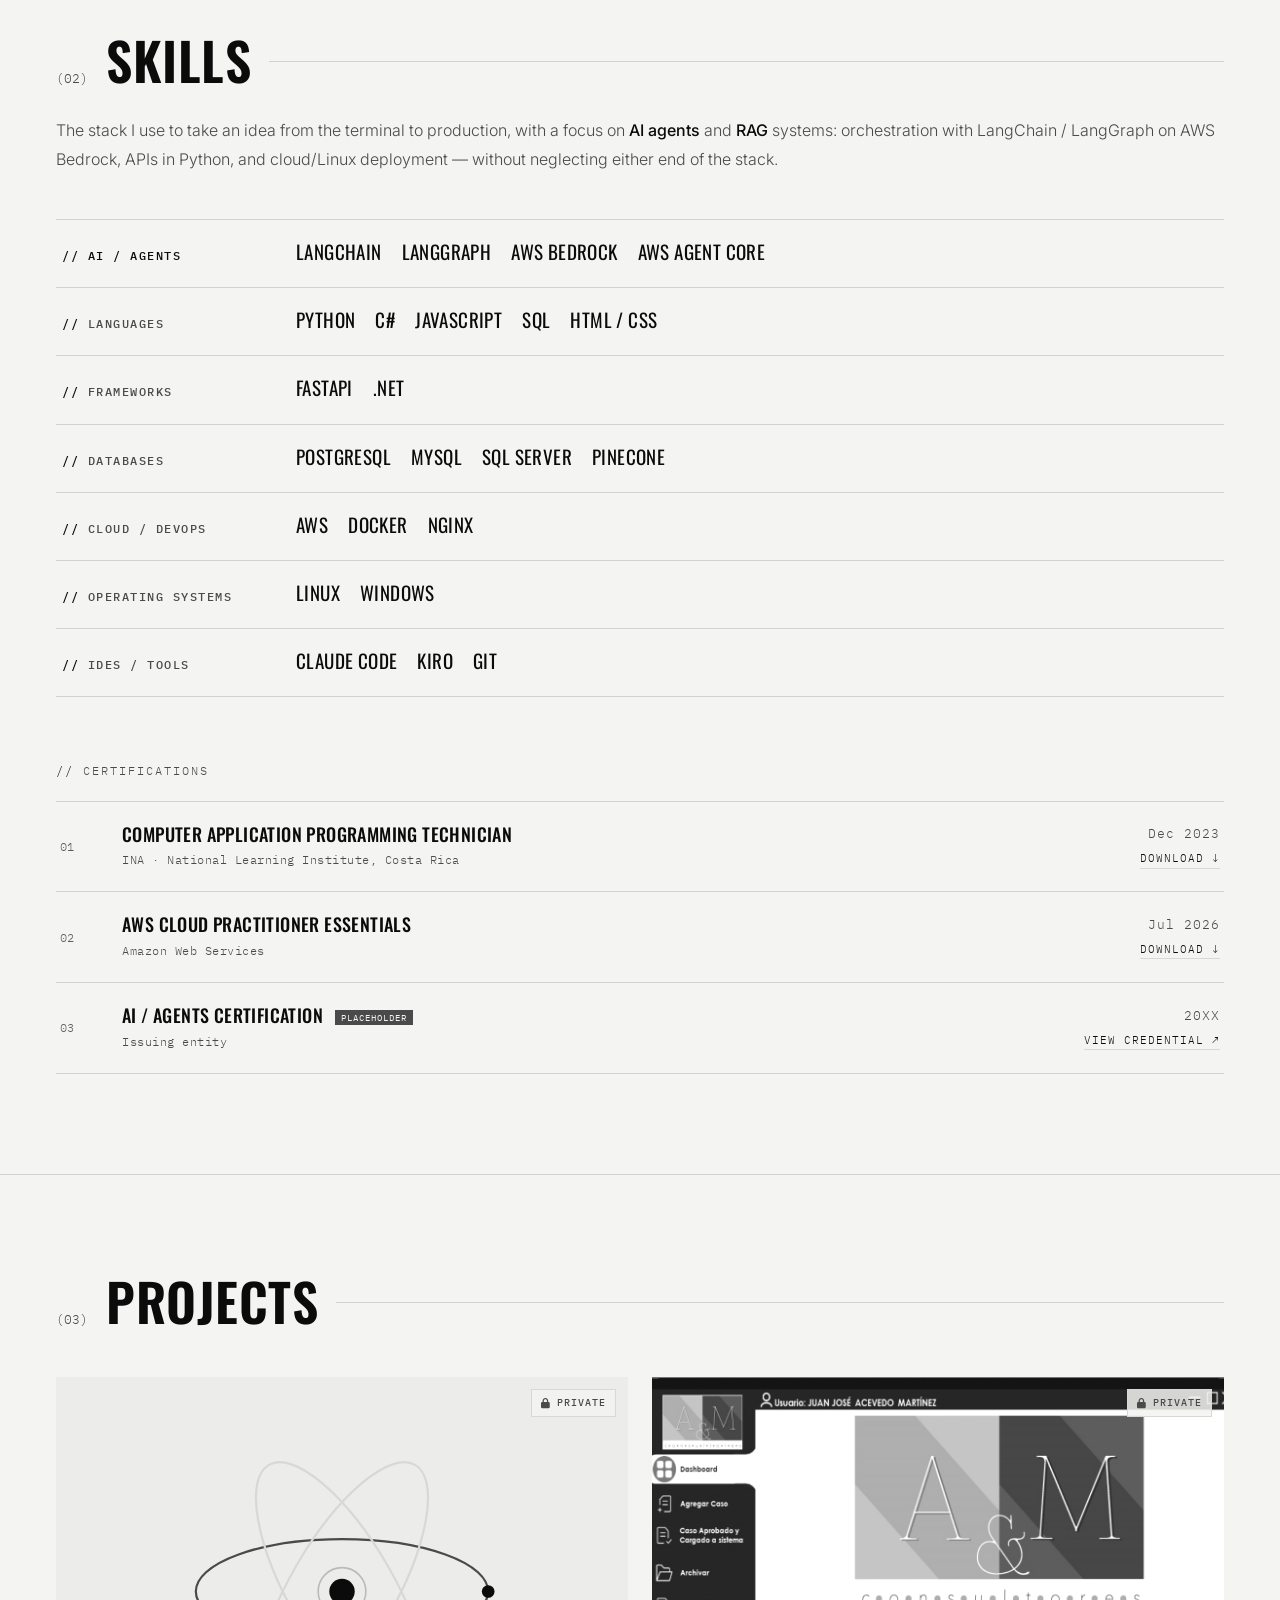
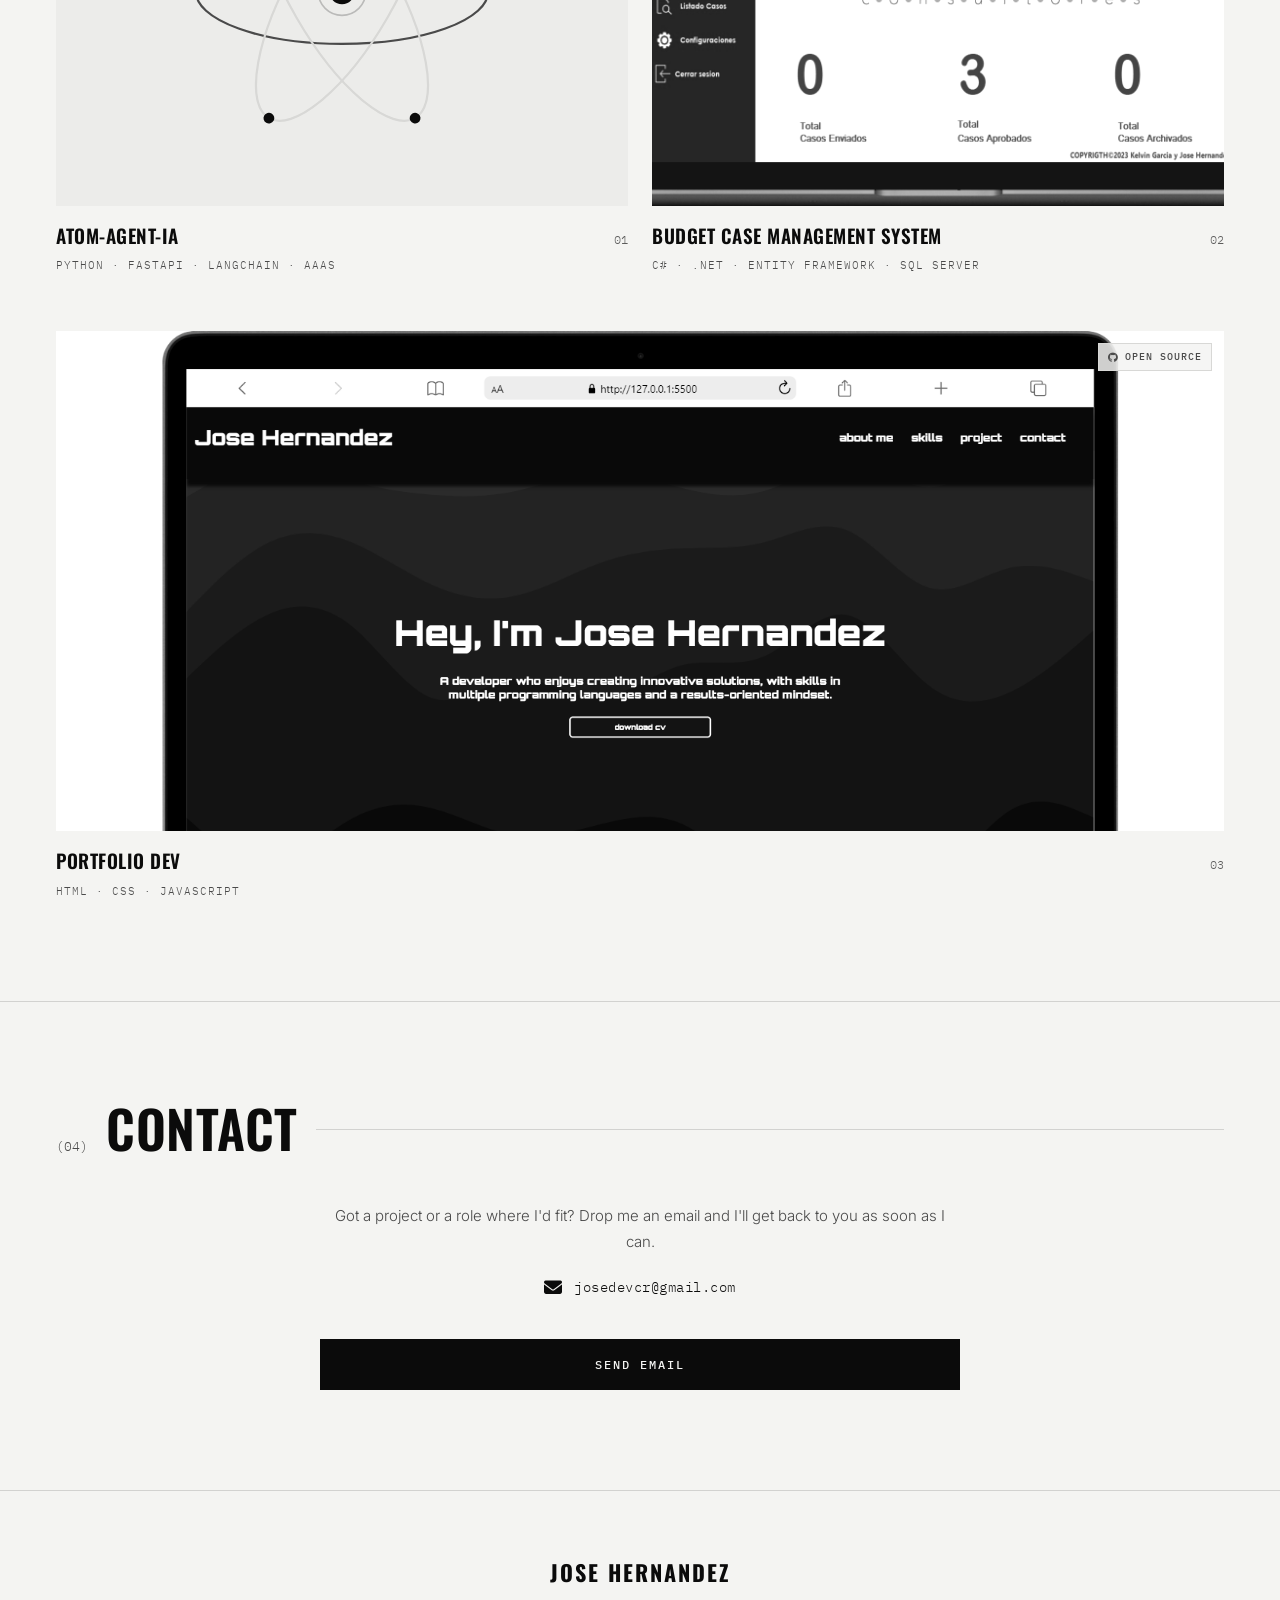
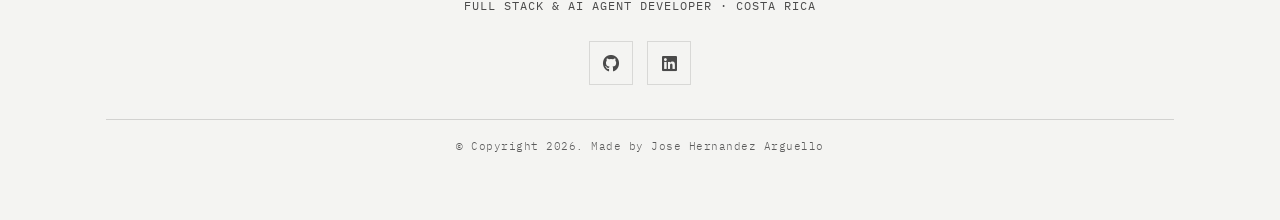
==== commit eb1f071c: "Feat: Rediseño de proyectos como galería estilo tienda (bcco.berlin) - Reemplazan las tarjetas con c" ====
--- a/index.html
+++ b/index.html
@@ -230,9 +230,9 @@
             </div>
             <div class="projects_grid">
 
-                <article class="project_card">
-                    <div class="project_topbar" aria-hidden="true"><span>atom-agent-ia</span><span>01</span></div>
-                    <div class="project_media is-anim">
+                <a class="gallery_item" href="projects/atom-agent-ia/index.html"
+                    data-i18n-project-link="atom-agent-ia">
+                    <div class="gallery_media is-anim">
                         <svg class="atom-anim" viewBox="0 0 360 200" xmlns="http://www.w3.org/2000/svg" role="img"
                             focusable="false"
                             aria-label="Núcleo de un agente de IA con electrones orbitando — atom-agent-ia (Agent as a Service)">
@@ -253,76 +253,53 @@
                             <circle class="aai-halo" cx="180" cy="100" r="15" />
                             <circle class="aai-core" cx="180" cy="100" r="8" />
                         </svg>
-                    </div>
-                    <div class="project_body">
-                        <h3 class="project_title" data-i18n="proj.atom.title">atom-agent-ia</h3>
-                        <p class="project_desc" data-i18n="proj.atom.desc">
-                            Plataforma <strong>AaaS (Agent as a Service)</strong> construida con <strong>FastAPI</strong>
-                            y <strong>LangChain</strong>: expone agentes de IA como servicio a través de una API, con
-                            endpoints para ejecutar agentes, chatear, invocar herramientas y transmitir respuestas en
-                            streaming.
-                        </p>
-                        <div class="project_tags">
-                            <span>Python</span><span>FastAPI</span><span>LangChain</span><span>AaaS</span>
+                        <span class="gallery_badge"><i class="fa-solid fa-lock" aria-hidden="true"></i> <span
+                                data-i18n="proj.atom.private">Privado</span></span>
+                    </div>
+                    <div class="gallery_caption">
+                        <div class="gallery_titlerow">
+                            <h3 class="gallery_title" data-i18n="proj.atom.title">atom-agent-ia</h3>
+                            <span class="gallery_arrow" aria-hidden="true">→</span>
+                            <span class="gallery_idx" aria-hidden="true">01</span>
                         </div>
-                        <div class="project_links">
-                            <a href="projects/atom-agent-ia/index.html" class="detail_link" data-i18n="projects.detailLink"
-                                data-i18n-project-link="atom-agent-ia">Ver detalle →</a>
-                            <span class="project_private"><i class="fa-solid fa-lock"></i> <span
-                                    data-i18n="proj.atom.private">Privado</span></span>
-                        </div>
-                    </div>
-                </article>
-
-                <article class="project_card">
-                    <div class="project_topbar" aria-hidden="true"><span>gestion-casos-presupuestarios</span><span>02</span></div>
-                    <div class="project_media">
+                        <p class="gallery_meta">Python · FastAPI · LangChain · AaaS</p>
+                    </div>
+                </a>
+
+                <a class="gallery_item" href="projects/gestion-casos-presupuestarios/index.html"
+                    data-i18n-project-link="gestion-casos-presupuestarios">
+                    <div class="gallery_media">
                         <img src="IMG/gestion-casos-presupuestarios-cover.png"
                             alt="Dashboard del sistema de Gestión de Casos Presupuestarios de A y M Consultores">
-                    </div>
-                    <div class="project_body">
-                        <h3 class="project_title" data-i18n="proj.casos.title">Gestión de Casos Presupuestarios</h3>
-                        <p class="project_desc" data-i18n="proj.casos.desc">
-                            Sistema integral para la oficina contable <strong>A&amp;M Consultores</strong>, en
-                            colaboración con Kelvin García. Desarrollado en <strong>C# / .NET</strong> con Entity
-                            Framework, LINQ y SQL Server bajo arquitectura por capas, para el seguimiento de auditorías
-                            presupuestarias de escuelas de principio a fin.
-                        </p>
-                        <div class="project_tags">
-                            <span>C#</span><span>.NET</span><span>EF</span><span>SQL Server</span>
+                        <span class="gallery_badge"><i class="fa-solid fa-lock" aria-hidden="true"></i> <span
+                                data-i18n="proj.casos.private">Privado</span></span>
+                    </div>
+                    <div class="gallery_caption">
+                        <div class="gallery_titlerow">
+                            <h3 class="gallery_title" data-i18n="proj.casos.title">Gestión de Casos Presupuestarios</h3>
+                            <span class="gallery_arrow" aria-hidden="true">→</span>
+                            <span class="gallery_idx" aria-hidden="true">02</span>
                         </div>
-                        <div class="project_links">
-                            <a href="projects/gestion-casos-presupuestarios/index.html" class="detail_link" data-i18n="projects.detailLink"
-                                data-i18n-project-link="gestion-casos-presupuestarios">Ver detalle →</a>
-                            <span class="project_private"><i class="fa-solid fa-lock"></i> <span
-                                    data-i18n="proj.casos.private">Privado</span></span>
+                        <p class="gallery_meta">C# · .NET · Entity Framework · SQL Server</p>
+                    </div>
+                </a>
+
+                <a class="gallery_item gallery_item--wide" href="projects/portfolio-dev/index.html"
+                    data-i18n-project-link="portfolio-dev">
+                    <div class="gallery_media">
+                        <img src="IMG/portfolio-dev-cover.png" alt="Vista de escritorio del portfolio de Jose Hernandez">
+                        <span class="gallery_badge"><i class="fa-brands fa-github" aria-hidden="true"></i> <span
+                                data-i18n="proj.portfolio.badge">Open Source</span></span>
+                    </div>
+                    <div class="gallery_caption">
+                        <div class="gallery_titlerow">
+                            <h3 class="gallery_title" data-i18n="proj.portfolio.title">Portfolio Dev</h3>
+                            <span class="gallery_arrow" aria-hidden="true">→</span>
+                            <span class="gallery_idx" aria-hidden="true">03</span>
                         </div>
-                    </div>
-                </article>
-
-                <article class="project_card">
-                    <div class="project_topbar" aria-hidden="true"><span>portfolio-dev</span><span>03</span></div>
-                    <div class="project_media">
-                        <img src="IMG/portfolio-dev-cover.png" alt="Vista de escritorio del portfolio de Jose Hernandez">
-                    </div>
-                    <div class="project_body">
-                        <h3 class="project_title" data-i18n="proj.portfolio.title">Portfolio Dev</h3>
-                        <p class="project_desc" data-i18n="proj.portfolio.desc">
-                            Este mismo portfolio: un sitio estático con enfoque <strong>brutalista monocromo</strong>
-                            (inspiración techno), construido con HTML, CSS y JavaScript vanilla y desplegado en GitHub
-                            Pages. En evolución constante conforme sumo proyectos y habilidades.
-                        </p>
-                        <div class="project_tags">
-                            <span>HTML</span><span>CSS</span><span>JavaScript</span>
-                        </div>
-                        <div class="project_links">
-                            <a href="projects/portfolio-dev/index.html" class="detail_link" data-i18n="projects.detailLink"
-                                data-i18n-project-link="portfolio-dev">Ver detalle →</a>
-                            <a href="https://github.com/joseaha/joseaha.github.io" target="_blank"
-                                aria-label="Ver portfolio en GitHub" data-i18n-attr="aria-label:proj.portfolio.githubLabel"><i class="fa-brands fa-github"></i></a>
-                        </div>
-                    </div>
-                </article>
+                        <p class="gallery_meta">HTML · CSS · JavaScript</p>
+                    </div>
+                </a>
 
             </div>
         </section>
--- a/CSS/index.css
+++ b/CSS/index.css
@@ -860,75 +860,35 @@
     border-top: 1px solid var(--line);
 }
 
+/* galería de proyectos (estilo tienda: imagen dominante, caption mínima, sin cajas) */
 .projects_grid {
     display: grid;
-    grid-template-columns: repeat(3, 1fr);
-    gap: 24px;
+    grid-template-columns: repeat(2, 1fr);
+    gap: 56px 24px;
     max-width: var(--maxw);
     margin: 0 auto;
 }
 
-@media (max-width: 900px) {
-    .projects_grid {
-        grid-template-columns: repeat(2, 1fr);
-    }
-}
-
-@media (max-width: 640px) {
-    .projects_grid {
-        grid-template-columns: 1fr;
-        max-width: 440px;
-    }
-}
-
-.project_card {
-    display: flex;
-    flex-direction: column;
+.gallery_item {
+    display: block;
+}
+
+.gallery_item--wide {
+    grid-column: 1 / -1;
+}
+
+.gallery_media {
+    position: relative;
+    aspect-ratio: 4 / 3;
+    overflow: hidden;
     background: var(--surface);
-    border: 1px solid var(--line);
-    overflow: hidden;
-    transition: border-color .25s, transform .25s;
-}
-
-.project_card:hover {
-    border-color: var(--fg);
-    transform: translateY(-4px);
-}
-
-/* barra superior de la tarjeta: slug + índice, unifica las 3 tarjetas */
-.project_topbar {
-    display: flex;
-    align-items: center;
-    justify-content: space-between;
-    gap: 12px;
-    padding: 8px 14px;
-    border-bottom: 1px solid var(--line);
-    font-family: var(--font-mono);
-    font-size: 11px;
-    letter-spacing: 1px;
-    color: var(--muted-2);
-    background: var(--surface);
-}
-
-.project_topbar span {
-    overflow: hidden;
-    text-overflow: ellipsis;
-    white-space: nowrap;
-}
-
-.project_topbar span:last-child {
-    flex-shrink: 0;
-}
-
-.project_media {
-    position: relative;
-    aspect-ratio: 16 / 10;
-    overflow: hidden;
-    border-bottom: 1px solid var(--line);
-    background: var(--bg);
-}
-
-.project_media img {
+}
+
+.gallery_item--wide .gallery_media {
+    aspect-ratio: 21 / 9;
+}
+
+.gallery_media img {
     width: 100%;
     height: 100%;
     object-fit: cover;
@@ -937,22 +897,107 @@
     transition: filter .4s ease, transform .5s ease;
 }
 
-.project_card:hover .project_media img {
+.gallery_item:hover .gallery_media img,
+.gallery_item:focus-visible .gallery_media img {
     filter: grayscale(0);
-    transform: scale(1.04);
-}
-
-/* tarjeta con animación (atom-agent-ia) en vez de foto */
-.project_media.is-anim {
+    transform: scale(1.03);
+}
+
+/* pieza con animación (atom-agent-ia) en vez de foto */
+.gallery_media.is-anim {
     display: flex;
     align-items: center;
     justify-content: center;
     background: var(--surface-2);
 }
 
-.project_media.is-anim .atom-anim {
+.gallery_media.is-anim .atom-anim {
     width: 100%;
     height: 100%;
+}
+
+/* badge sobre la imagen (como "Sold out" en una tienda) */
+.gallery_badge {
+    position: absolute;
+    top: 12px;
+    right: 12px;
+    display: inline-flex;
+    align-items: center;
+    gap: 6px;
+    font-family: var(--font-mono);
+    font-size: 10px;
+    font-weight: 500;
+    letter-spacing: 1px;
+    text-transform: uppercase;
+    color: var(--muted);
+    background: rgba(var(--bg-rgb), 0.85);
+    border: 1px solid var(--line-2);
+    padding: 5px 9px;
+}
+
+.gallery_caption {
+    display: flex;
+    flex-direction: column;
+    gap: 6px;
+    margin-top: 14px;
+}
+
+.gallery_titlerow {
+    display: flex;
+    align-items: baseline;
+    gap: 10px;
+}
+
+.gallery_title {
+    font-family: var(--font-display);
+    font-weight: 600;
+    font-size: 19px;
+    letter-spacing: 0.5px;
+    text-transform: uppercase;
+    color: var(--fg);
+    margin: 0;
+    text-wrap: balance;
+}
+
+.gallery_arrow {
+    font-family: var(--font-mono);
+    color: var(--fg);
+    opacity: 0;
+    transform: translateX(-6px);
+    transition: opacity .25s ease, transform .25s ease;
+}
+
+.gallery_item:hover .gallery_arrow,
+.gallery_item:focus-visible .gallery_arrow {
+    opacity: 1;
+    transform: none;
+}
+
+.gallery_idx {
+    margin-left: auto;
+    font-family: var(--font-mono);
+    font-size: 12px;
+    color: var(--muted-2);
+}
+
+.gallery_meta {
+    font-family: var(--font-mono);
+    font-size: 11px;
+    letter-spacing: 1px;
+    text-transform: uppercase;
+    color: var(--muted);
+    margin: 0;
+}
+
+@media (max-width: 640px) {
+    .projects_grid {
+        grid-template-columns: 1fr;
+        gap: 44px;
+    }
+
+    .gallery_item--wide .gallery_media {
+        aspect-ratio: 4 / 3;
+    }
 }
 
 /* atom-agent-ia: núcleo orbital animado */
@@ -987,40 +1032,7 @@
     .aai-pulse { display: none; }
 }
 
-.project_body {
-    display: flex;
-    flex-direction: column;
-    gap: 12px;
-    padding: 22px;
-    flex: 1;
-}
-
-.project_title {
-    font-family: var(--font-display);
-    font-weight: 600;
-    font-size: 20px;
-    letter-spacing: 0.5px;
-    text-transform: uppercase;
-    color: var(--fg);
-    margin: 0;
-    text-wrap: balance;
-}
-
-.project_desc {
-    font-family: var(--font-body);
-    font-weight: 300;
-    font-size: 15px;
-    line-height: 1.7;
-    color: var(--muted);
-    margin: 0;
-    flex: 1;
-}
-
-.project_desc strong {
-    color: var(--fg);
-    font-weight: 500;
-}
-
+/* .project_tags se usa en las páginas de detalle de proyecto */
 .project_tags {
     display: flex;
     flex-wrap: wrap;
@@ -1035,59 +1047,6 @@
     color: var(--muted);
     padding: 4px 9px;
     border: 1px solid var(--line-2);
-}
-
-.project_links {
-    display: flex;
-    align-items: center;
-    justify-content: space-between;
-    flex-wrap: wrap;
-    gap: 8px 16px;
-    margin-top: 4px;
-    padding-top: 14px;
-    border-top: 1px solid var(--line);
-}
-
-.project_links .detail_link,
-.project_links .project_private {
-    white-space: nowrap;
-}
-
-.project_links a {
-    color: var(--muted);
-    font-size: 19px;
-    transition: color .2s;
-}
-
-.project_links a:hover {
-    color: var(--fg);
-}
-
-.project_links a.detail_link {
-    font-family: var(--font-mono);
-    font-size: 12px;
-    font-weight: 500;
-    letter-spacing: 1px;
-    text-transform: uppercase;
-    color: var(--fg);
-    border-bottom: 1px solid var(--line-2);
-    transition: border-color .2s;
-}
-
-.project_links a.detail_link:hover {
-    color: var(--fg);
-    border-color: var(--fg);
-}
-
-.project_private {
-    display: inline-flex;
-    align-items: center;
-    gap: 7px;
-    font-family: var(--font-mono);
-    font-size: 11px;
-    letter-spacing: 1px;
-    text-transform: uppercase;
-    color: var(--muted-2);
 }
 
 /* ****************************** */
